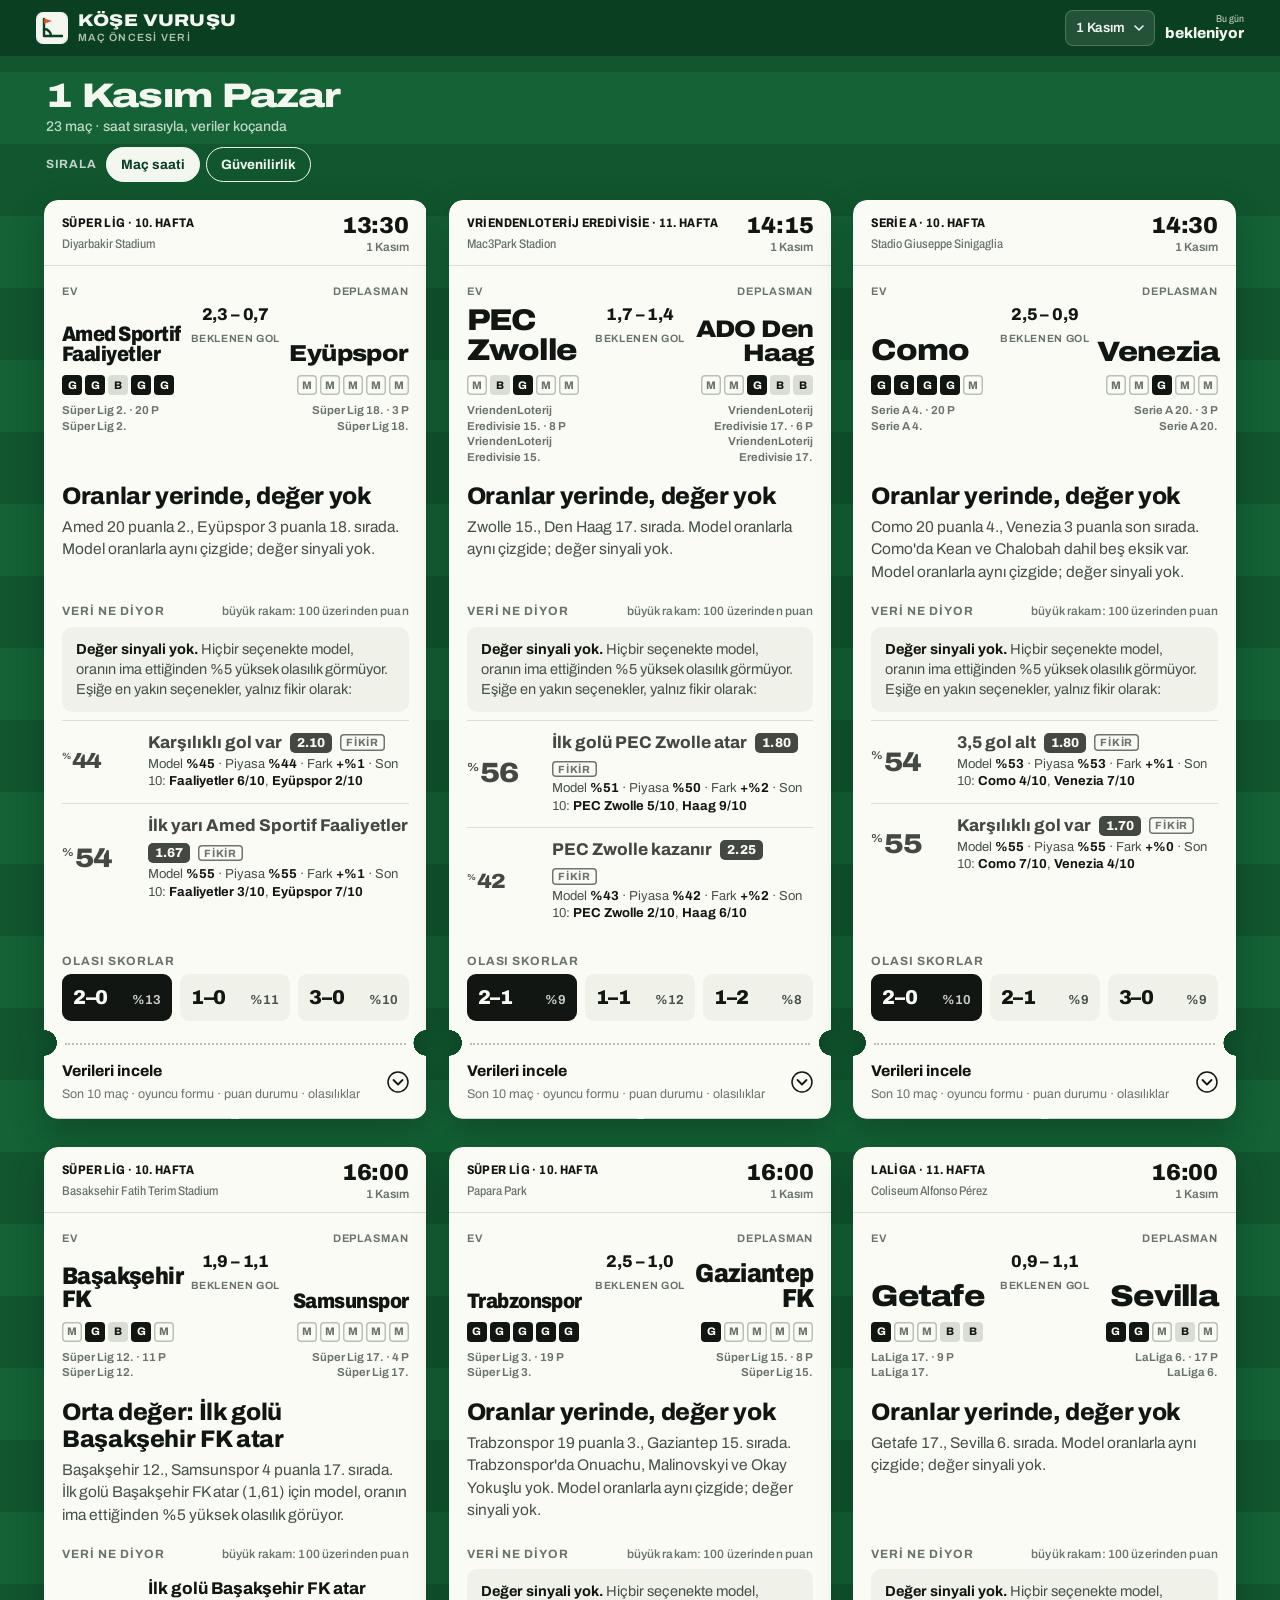
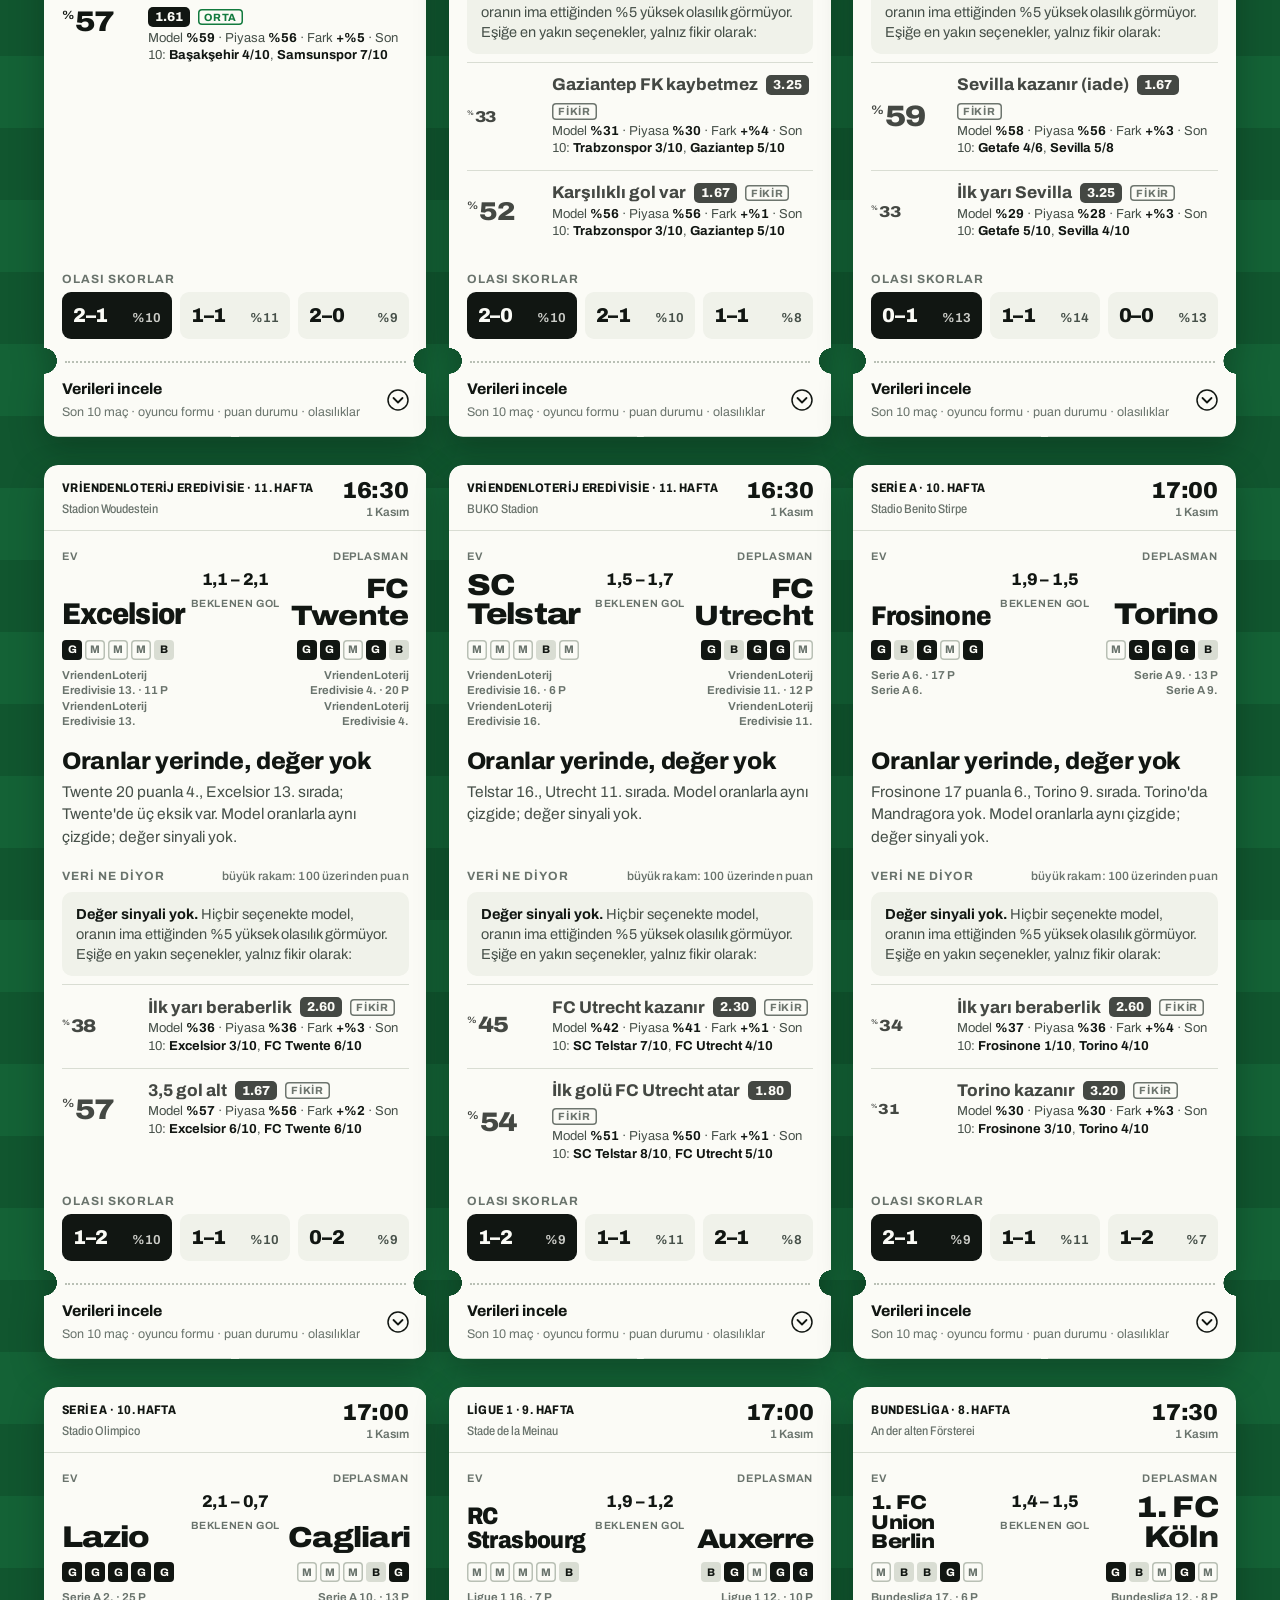
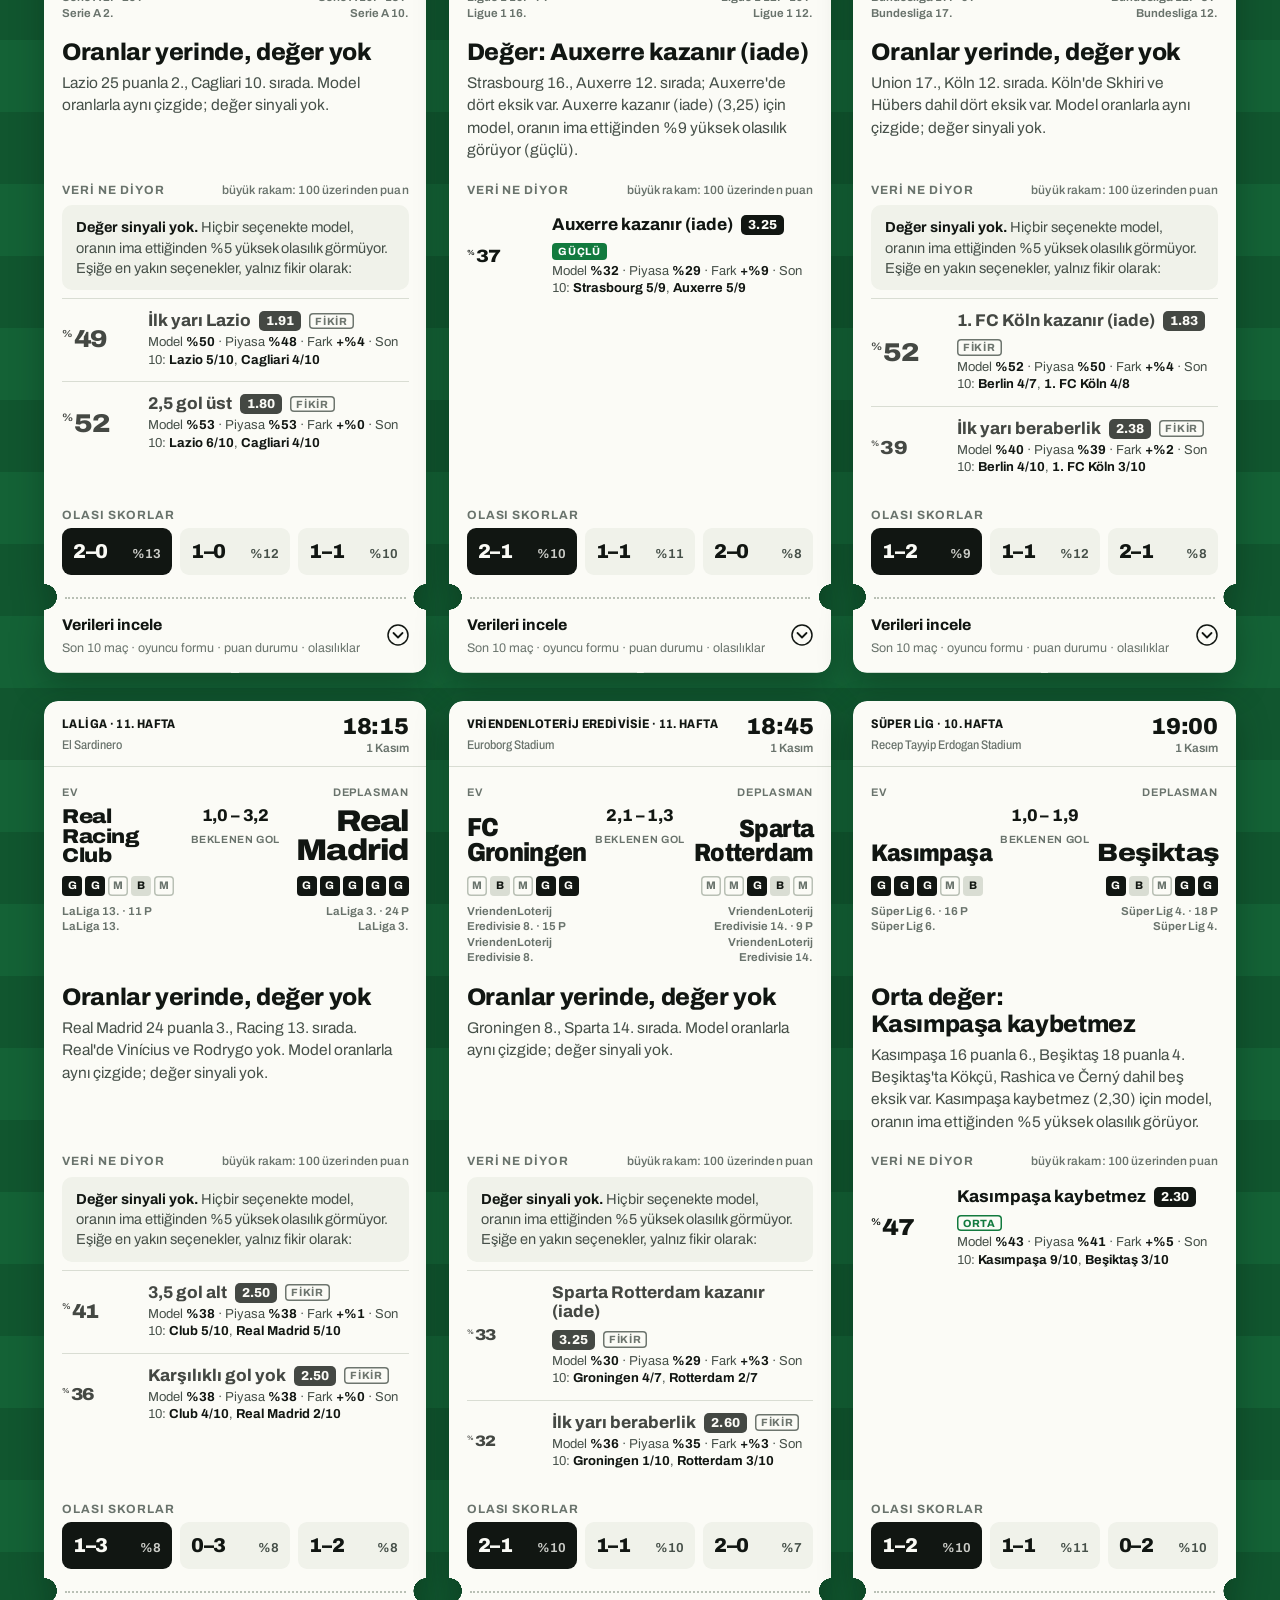
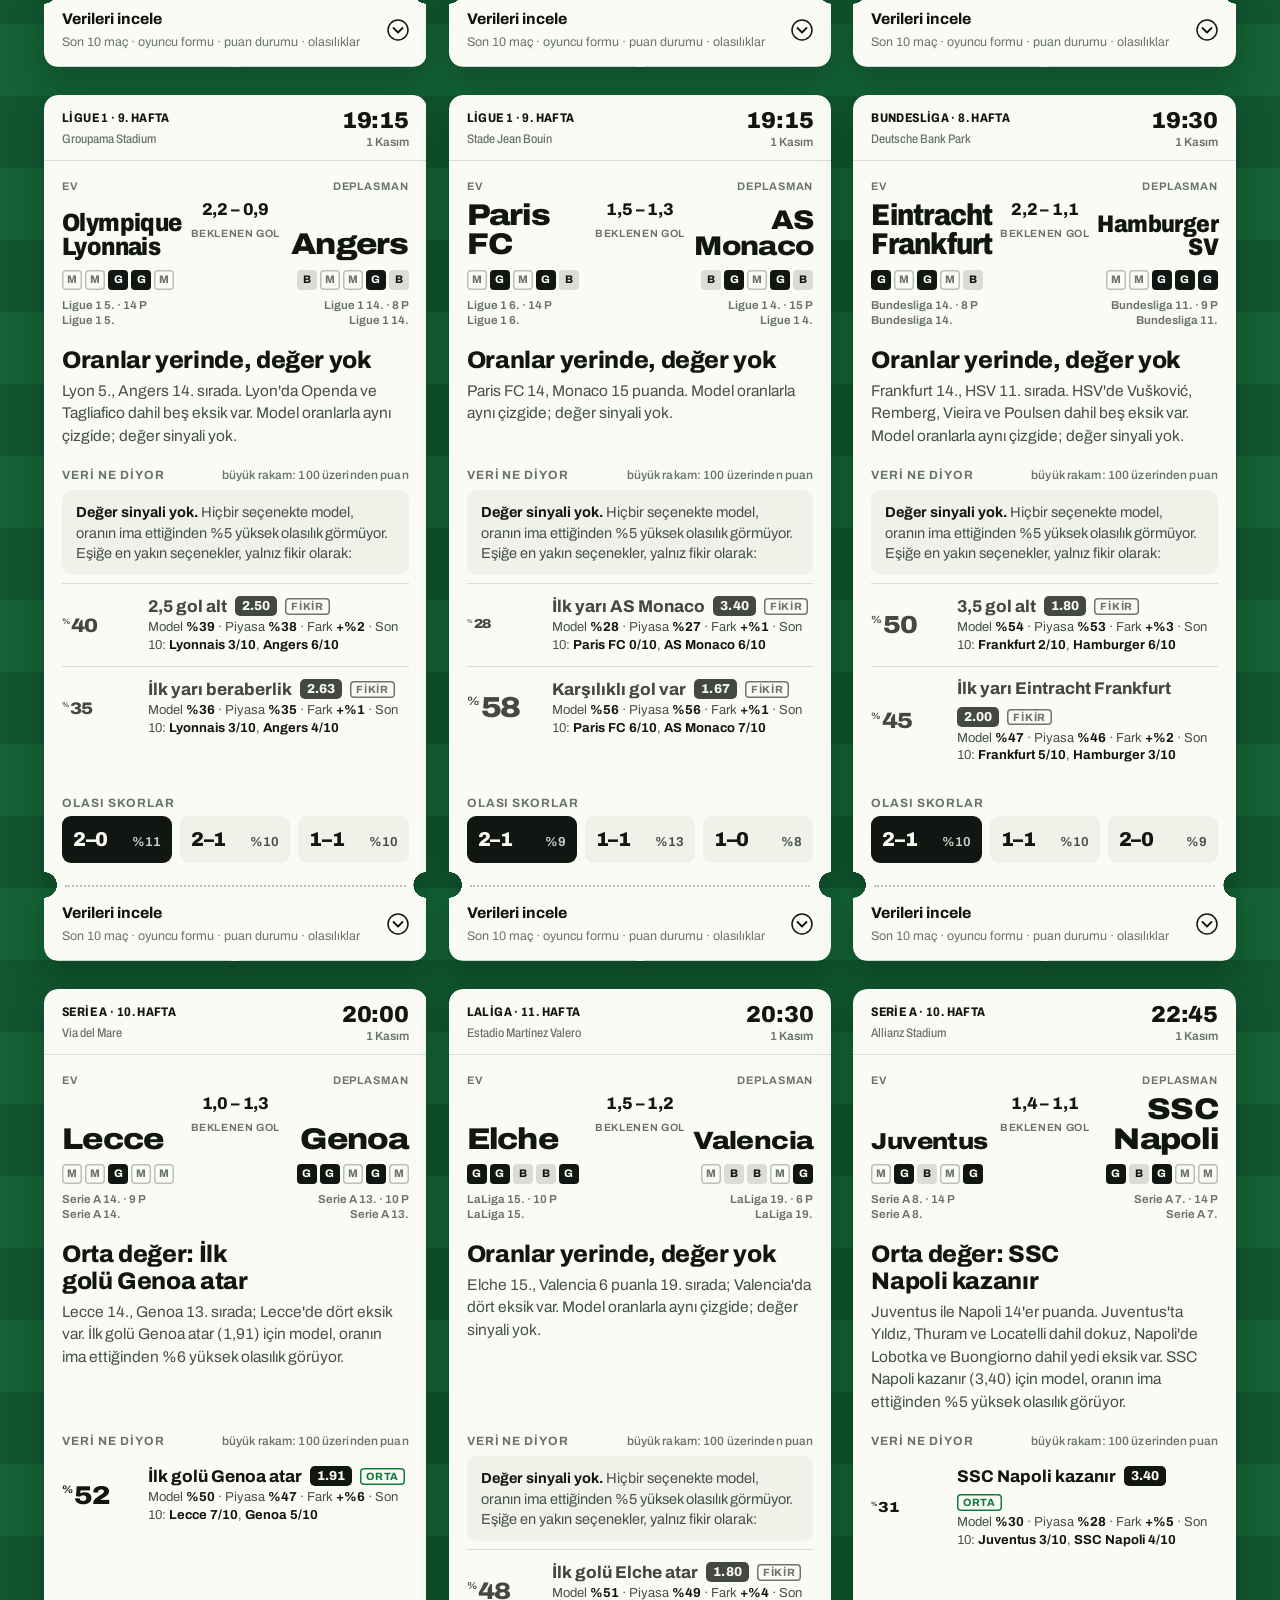
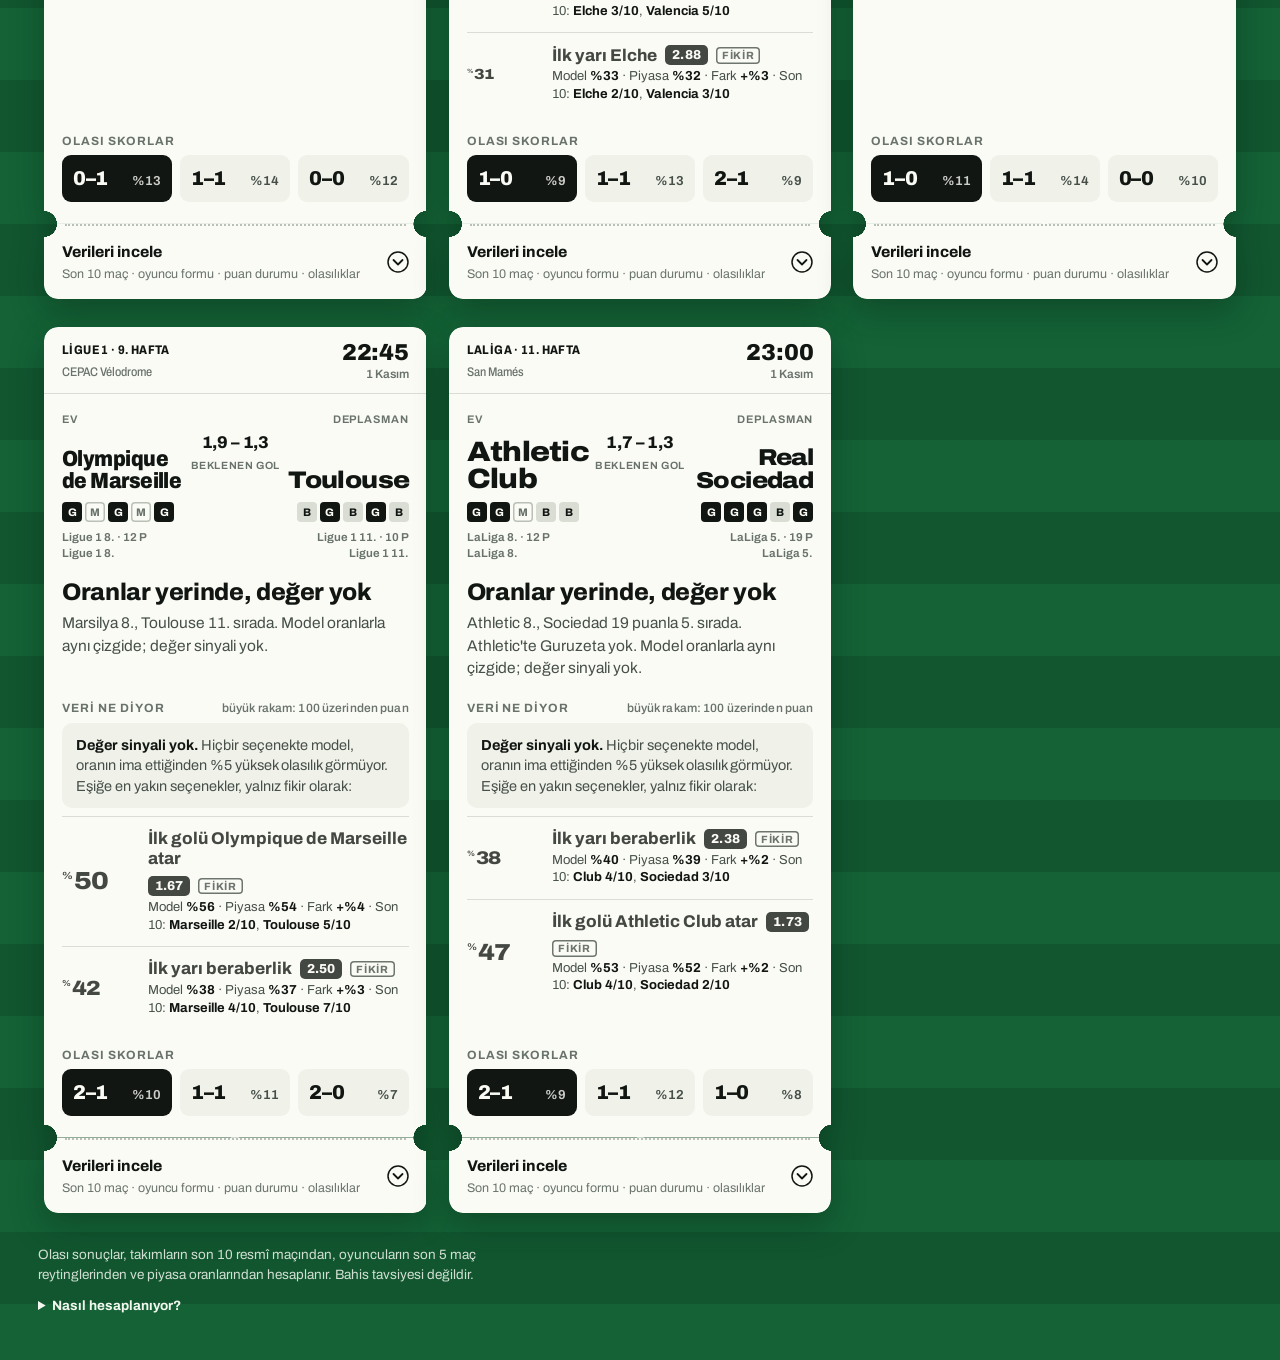
==== index.html @ d8bd24d1 "Sinyalsiz maçta eşiğe en yakın iki seçenek fikir olarak Değer sinyali çıkmayan v6.5 maçlarında model" ====
<!doctype html>
<html lang="tr">
<head>
<meta charset="utf-8">
<meta name="viewport" content="width=device-width, initial-scale=1, viewport-fit=cover">
<title>Köşe Vuruşu</title>
<meta name="description" content="Maç öncesi veri: takımların ve oyuncuların son maçlarına göre olası sonuçlar.">
<meta name="theme-color" content="#11562f">
<link rel="icon" href="data:image/svg+xml,%3Csvg xmlns='http://www.w3.org/2000/svg' viewBox='0 0 32 32'%3E%3Crect width='32' height='32' rx='7' fill='%2311562f'/%3E%3Cpath d='M8 7v17h18M8 17a7 7 0 0 1 7 7' fill='none' stroke='%23f3f7ef' stroke-width='2.4' stroke-linecap='round' stroke-linejoin='round'/%3E%3Cpath d='M8 6.5l8 2.6-8 2.7z' fill='%23e5501a'/%3E%3C/svg%3E">
<link rel="preconnect" href="https://fonts.googleapis.com">
<link rel="preconnect" href="https://fonts.gstatic.com" crossorigin>
<link href="https://fonts.googleapis.com/css2?family=Archivo:wdth,wght@62..125,400..900&display=swap" rel="stylesheet">
<link rel="stylesheet" href="assets/style.css?v=20261031b">
</head>
<body>
<header class="ust">
  <div class="ust-ic">
    <a class="logo" href="./" aria-label="Köşe Vuruşu, ana sayfa">
      <svg class="logo-isaret" viewBox="0 0 32 32" aria-hidden="true">
        <rect width="32" height="32" rx="7" fill="var(--ust-yazi)"/>
        <path d="M8 7v17h18" fill="none" stroke="var(--cim-koyu)" stroke-width="2.4" stroke-linecap="round" stroke-linejoin="round"/>
        <path d="M8 17a7 7 0 0 1 7 7" fill="none" stroke="var(--cim-koyu)" stroke-width="2.4" stroke-linecap="round"/>
        <path d="M8 6.5l8 2.6-8 2.7z" fill="var(--sinyal)"/>
      </svg>
      <span class="logo-yazi">Köşe Vuruşu<small>maç öncesi veri</small></span>
    </a>
    <div class="ust-sag">
      <label class="gizli" for="gun-sec">Gün seç</label>
      <select id="gun-sec" class="gun-sec"></select>
      <div class="karne" id="karne" aria-live="polite"></div>
    </div>
  </div>
</header>

<main class="sayfa">
  <p class="gun-baslik" id="gun-baslik"></p>
  <div class="sirala" role="group" aria-label="Sıralama">
    <span>Sırala</span>
    <button type="button" data-sira="saat" aria-pressed="true">Maç saati</button>
    <button type="button" data-sira="guven" aria-pressed="false">Güvenilirlik</button>
  </div>
  <div id="biletler" class="biletler">
    <p class="bos">Biletler basılıyor…</p>
  </div>
</main>

<footer class="alt">
  <p>Olası sonuçlar, takımların son 10 resmî maçından, oyuncuların son 5 maç reytinglerinden ve piyasa oranlarından hesaplanır. Bahis tavsiyesi değildir.</p>
  <details class="nasil">
    <summary>Nasıl hesaplanıyor?</summary>
    <ul>
      <li><b>Beklenen gol:</b> son maçların gol beklentisi (xG), lig gücü ve iç/dış saha farkıyla düzeltilir.</li>
      <li><b>Oyuncu formu:</b> muhtemel 11'in son 5 maç reytingi takımın olağan 11'iyle kıyaslanır; eksiklerin gol ve asist payı düşülür.</li>
      <li><b>Piyasa dengesi:</b> skor olasılıkları oranlardan geri hesaplanan beklenen golle kurulur; oyuncu formu ve eksikler bunu yalnız biraz oynatır. Biten maçlarda piyasa, takım verisinden daha isabetli çıktı.</li>
      <li><b>Puan (bilette büyük rakam):</b> 100 üzerinden; %60 model olasılığı, %25 iki takımın son 10 maçta o sonucu yaşama sıklığı, %15 oranların ima ettiği olasılık.</li>
      <li><b>Değer (31 Ekim'den itibaren):</b> öneri, modelin olasılığı oranın ima ettiği olasılıktan belirgin yüksekse çıkar: en az %8 yüksekse Güçlü, %5–8 yüksekse Orta. Yalnız 1,60–3,50 oranlar; korner, kart ve Asya handikabı değerlendirilmez. Değer yoksa maçta öneri olmaz. Öncesindeki günlerde öneriler en olası seçenekten seçiliyordu.</li>
      <li><b>Son maçlar:</b> lig, kupa ve Avrupa dahil son 10 resmî maç; hazırlık maçları sayılmaz. Rakip ve turnuvanın gücüne göre ağırlıklandırılır.</li>
      <li><b>Maçın önemi:</b> puan durumuna bakılır. Turu garantileyen ya da şansı kalmayan takımın beklenen golü %5–7 düşürülür.</li>
      <li><b>Sinyal:</b> aynı hikâyeyi anlatan iki seçenekten (ör. karşılıklı gol ve 2,5 üst) yalnız biri seçilir; maç başına en fazla 3 öneri.</li>
      <li><b>Güçlü · 1 ₺:</b> günün Güçlü önerilerine 1'er ₺ yatırılmış gibi hesaplanan kâr ya da zarar. Gerçek para değildir.</li>
    </ul>
  </details>
</footer>

<script src="assets/app.js?v=20261031c"></script>
</body>
</html>
---- assets/style.css ----
/* Köşe Vuruşu · maç bileti */

:root {
  --cim: #11562f;
  --cim-acik: #146236;
  --cim-koyu: #0b3f22;
  --bilet: #fbfbf6;
  --bilet-2: #f0f2ea;
  --murekkep: #111612;
  --murekkep-2: #465049;
  --murekkep-3: #69736c;
  --cizgi: #d9ddd3;
  --cizgi-koyu: #b9c0b5;
  --guclu: #127a3e;
  --guclu-zemin: #dcefe1;
  --sinyal: #e5501a;          /* yalnız sonuç ve değişiklik */
  --ust-yazi: #f3f7ef;
  --isi: 18, 122, 62;

  --f: "Archivo", "Helvetica Neue", Arial, sans-serif;
  color-scheme: light;
}

@media (prefers-color-scheme: dark) {
  :root:not([data-theme="light"]) {
    --cim: #0b2f1b;
    --cim-acik: #0d351f;
    --cim-koyu: #071f11;
    --bilet: #e4e8df;
    --bilet-2: #d6dbd1;
    --murekkep: #0f1410;
    --murekkep-2: #3a433d;
    --murekkep-3: #565f59;
    --cizgi: #c3c9be;
    --cizgi-koyu: #a7afa3;
    --guclu-zemin: #c6e2cd;
    color-scheme: dark;
  }
}
:root[data-theme="dark"] {
  --cim: #0b2f1b;
  --cim-acik: #0d351f;
  --cim-koyu: #071f11;
  --bilet: #e4e8df;
  --bilet-2: #d6dbd1;
  --murekkep: #0f1410;
  --murekkep-2: #3a433d;
  --murekkep-3: #565f59;
  --cizgi: #c3c9be;
  --cizgi-koyu: #a7afa3;
  --guclu-zemin: #c6e2cd;
  color-scheme: dark;
}

* { box-sizing: border-box; }
html { -webkit-text-size-adjust: 100%; scrollbar-color: var(--cim-koyu) var(--cim); }
body {
  margin: 0;
  min-height: 100vh;
  color: var(--murekkep);
  font: 400 16px/1.45 var(--f);
  font-variant-numeric: tabular-nums;
  background-color: var(--cim);
  /* biçilmiş çim şeritleri */
  background-image: repeating-linear-gradient(180deg, var(--cim) 0 72px, var(--cim-acik) 72px 144px);
  -webkit-font-smoothing: antialiased;
}
::selection { background: var(--sinyal); color: #fff; }
:focus-visible { outline: 3px solid var(--sinyal); outline-offset: 2px; border-radius: 4px; }
button, select { font: inherit; color: inherit; }
.gizli { position: absolute; width: 1px; height: 1px; overflow: hidden; clip: rect(0 0 0 0); white-space: nowrap; }

/* ---------------------------------------------------------------- üst şerit */
.ust {
  position: sticky; top: 0; z-index: 5;
  background: var(--cim-koyu);
  border-bottom: 1px solid rgba(255, 255, 255, .08);
}
.ust-ic {
  max-width: 760px; margin: 0 auto; padding: 10px 16px;
  padding-top: max(10px, env(safe-area-inset-top));
  display: flex; align-items: center; justify-content: space-between; gap: 12px;
}
.logo { display: inline-flex; align-items: center; gap: 10px; color: var(--ust-yazi); text-decoration: none; }
.logo-isaret { width: 32px; height: 32px; flex: none; }
.logo-yazi { font-weight: 850; font-stretch: 118%; font-size: 17px; letter-spacing: .01em; line-height: 1; text-transform: uppercase; }
.logo-yazi small { display: block; margin-top: 4px; font-size: 10.5px; font-weight: 600; font-stretch: 100%; letter-spacing: .12em; opacity: .7; }
.ust-sag { display: flex; align-items: center; gap: 10px; min-width: 0; }
.gun-sec {
  appearance: none; -webkit-appearance: none;
  background: rgba(255, 255, 255, .1) url("data:image/svg+xml,%3Csvg xmlns='http://www.w3.org/2000/svg' width='10' height='6' viewBox='0 0 10 6'%3E%3Cpath d='M1 1l4 4 4-4' fill='none' stroke='%23f3f7ef' stroke-width='1.6' stroke-linecap='round' stroke-linejoin='round'/%3E%3C/svg%3E") no-repeat right 10px center;
  color: var(--ust-yazi); border: 1px solid rgba(255, 255, 255, .2); border-radius: 8px;
  padding: 7px 28px 7px 10px; font-size: 13.5px; font-weight: 600; max-width: 42vw; cursor: pointer;
}
.gun-sec option { color: #111; }
.karne { display: flex; gap: 12px; color: var(--ust-yazi); font-size: 12px; font-weight: 600; line-height: 1.15; text-align: right; font-stretch: 85%; white-space: nowrap; }
.karne-blok { display: block; }
.karne-blok + .karne-blok { padding-left: 12px; border-left: 1px solid rgba(255, 255, 255, .18); }
.karne b { font-size: 15px; font-weight: 800; font-stretch: 100%; }
.karne small { display: block; opacity: .72; font-weight: 500; }
.karne-blok.guclu small:first-child { opacity: 1; color: #8fe0a8; font-weight: 700; }
.karne-getiri.arti b { color: #8fe0a8; }
.karne-getiri.eksi b { color: #ffb199; }

/* ---------------------------------------------------------------- sayfa */
.sayfa { max-width: 760px; margin: 0 auto; padding: 20px 16px 28px; }
.gun-baslik {
  margin: 2px 2px 16px; color: var(--ust-yazi);
  font-weight: 850; font-stretch: 125%; font-size: clamp(24px, 6vw, 34px); line-height: 1.02; letter-spacing: -.02em;
}
.gun-baslik span { display: block; margin-top: 7px; font-size: 14px; font-weight: 500; font-stretch: 100%; letter-spacing: 0; opacity: .78; }
.sirala { display: flex; align-items: center; gap: 6px; flex-wrap: wrap; margin: -4px 2px 18px; color: var(--ust-yazi); }
.sirala span { font-size: 12px; font-weight: 700; letter-spacing: .06em; text-transform: uppercase; opacity: .78; margin-right: 4px; }
.sirala button { padding: 7px 14px; border-radius: 999px; border: 1.5px solid currentColor; background: none; color: inherit; cursor: pointer; font-size: 13.5px; font-weight: 700; }
.sirala button[aria-pressed="true"] { background: var(--ust-yazi); border-color: var(--ust-yazi); color: var(--cim-koyu); }
.sirala button:focus-visible { outline: 2px solid var(--sinyal); outline-offset: 2px; }
.biletler { display: grid; gap: 28px; }
.bos { color: var(--ust-yazi); opacity: .8; text-align: center; padding: 48px 0; }

/* ---------------------------------------------------------------- bilet */
.bilet { --ad-boy: clamp(21px, 6.4vw, 36px); --kesik: 13px; position: relative; filter: drop-shadow(0 12px 16px rgba(3, 26, 12, .32)); }
.govde, .kocan { position: relative; background: var(--bilet); color: var(--murekkep); }
.govde {
  border-radius: 14px 14px 0 0;
  /* delikli çizginin iki ucundaki yarım ay kesikler */
  -webkit-mask: radial-gradient(circle var(--kesik) at 0 100%, transparent 98%, #000) left / 51% 100% no-repeat,
                radial-gradient(circle var(--kesik) at 100% 100%, transparent 98%, #000) right / 51% 100% no-repeat;
          mask: radial-gradient(circle var(--kesik) at 0 100%, transparent 98%, #000) left / 51% 100% no-repeat,
                radial-gradient(circle var(--kesik) at 100% 100%, transparent 98%, #000) right / 51% 100% no-repeat;
}
.kocan {
  border-radius: 0 0 14px 14px;
  -webkit-mask: radial-gradient(circle var(--kesik) at 0 0, transparent 98%, #000) left / 51% 100% no-repeat,
                radial-gradient(circle var(--kesik) at 100% 0, transparent 98%, #000) right / 51% 100% no-repeat;
          mask: radial-gradient(circle var(--kesik) at 0 0, transparent 98%, #000) left / 51% 100% no-repeat,
                radial-gradient(circle var(--kesik) at 100% 0, transparent 98%, #000) right / 51% 100% no-repeat;
  transform-origin: 12% 0;
  transition: margin-top .55s cubic-bezier(.16, 1, .3, 1);
}
.kocan::before {
  /* delikli koparma çizgisi */
  content: ""; position: absolute; left: calc(var(--kesik) + 8px); right: calc(var(--kesik) + 8px); top: 0;
  border-top: 2px dotted var(--cizgi-koyu);
}
.bilet.acik .kocan { margin-top: 12px; animation: yirt .7s cubic-bezier(.16, 1, .3, 1); }
@keyframes yirt {
  0% { transform: none; }
  35% { transform: translateY(5px) rotate(-1.6deg); }
  100% { transform: none; }
}
.bilet.acik .kocan::before { opacity: 0; }

/* bant */
.bant {
  display: flex; justify-content: space-between; align-items: flex-start; gap: 12px;
  padding: 14px 18px 12px; border-bottom: 1px solid var(--cizgi); border-radius: 14px 14px 0 0;
  font-size: 12.5px; font-weight: 600; font-stretch: 85%; letter-spacing: .03em; color: var(--murekkep-2); text-transform: uppercase;
}
.bant .tur { color: var(--murekkep); font-weight: 750; }
.bant .yer { display: block; margin-top: 3px; font-weight: 500; text-transform: none; letter-spacing: 0; color: var(--murekkep-3); }
.saat { font-size: 23px; font-weight: 850; font-stretch: 100%; line-height: 1; color: var(--murekkep); letter-spacing: -.01em; text-align: right; }
.saat small { display: block; margin-top: 4px; font-size: 12px; font-weight: 600; letter-spacing: 0; text-transform: none; color: var(--murekkep-3); }
.bant.bitti { background: var(--sinyal); color: #fff; border-bottom-color: transparent; }
.bant.bitti .tur, .bant.bitti .saat, .bant.bitti .yer, .bant.bitti .saat small { color: #fff; }

/* takımlar */
.takimlar { display: grid; grid-template-columns: minmax(0, 1fr) auto minmax(0, 1fr); align-items: start; gap: 8px; padding: 18px 18px 4px; }
.takim h3 {
  margin: 0; font-weight: 850; font-stretch: 112%; line-height: .98; letter-spacing: -.025em;
  font-size: var(--ad-boy); overflow-wrap: normal; hyphens: none;
}
.takim h3.uzun { font-stretch: 88%; }
.takim h3.cok-uzun { font-stretch: 78%; }
.takim .ad { display: flex; align-items: flex-end; height: calc(var(--ad-boy) * 1.96); }
.takim .ad h3 { width: 100%; }
.takim.dep { text-align: right; }
.takim .rol { display: block; margin-bottom: 6px; font-size: 11px; font-weight: 650; letter-spacing: .08em; text-transform: uppercase; color: var(--murekkep-3); }
.form-seridi { display: flex; gap: 3px; margin-top: 10px; }
.takim.dep .form-seridi { justify-content: flex-end; }
.fs { width: 20px; height: 20px; border-radius: 4px; display: grid; place-items: center; font-size: 11px; font-weight: 750; line-height: 1; }
.fs.G { background: var(--murekkep); color: var(--bilet); }
.fs.B { background: var(--cizgi); color: var(--murekkep); }
.fs.M { color: var(--murekkep-3); box-shadow: inset 0 0 0 1.5px var(--cizgi-koyu); }
.sira-satir { display: block; margin-top: 8px; font-size: 11.5px; font-weight: 650; line-height: 1.35; color: var(--murekkep-3); }
.sira-satir em { font-style: normal; color: var(--sinyal); }
.durum { display: grid; grid-template-columns: repeat(auto-fit, minmax(220px, 1fr)); gap: 10px; }
.durum-kart { padding: 12px 14px; border-radius: 10px; background: var(--bilet-2); font-size: 13.5px; line-height: 1.4; }
.durum-kart h5 { margin: 0 0 6px; font-size: 15px; font-weight: 800; }
.durum-kart dl { margin: 0 0 8px; display: grid; gap: 3px; }
.durum-kart dl div { display: flex; gap: 8px; }
.durum-kart dt { min-width: 6.5em; font-weight: 700; color: var(--murekkep-3); }
.durum-kart dd { margin: 0; }
.durum-kart p { margin: 0 0 6px; color: var(--murekkep-2); }
.durum-kart .mot { margin: 0; font-size: 12.5px; color: var(--murekkep-3); }
.durum-kart .mot.dusuk b { color: var(--sinyal); }
.xg { text-align: center; padding-top: 19px; min-width: 70px; }
.xg b { display: block; font-size: 17px; font-weight: 800; letter-spacing: -.01em; white-space: nowrap; }
.xg small { display: block; margin-top: 3px; font-size: 10.5px; font-weight: 650; letter-spacing: .06em; text-transform: uppercase; color: var(--murekkep-3); }

.ozet { padding: 14px 18px 2px; }
.ozet h2 { margin: 0 0 6px; font-weight: 800; font-size: clamp(19px, 4.8vw, 24px); line-height: 1.12; letter-spacing: -.015em; text-wrap: balance; }
.ozet p { margin: 0; color: var(--murekkep-2); font-size: 15.5px; line-height: 1.45; max-width: 60ch; text-wrap: pretty; }

/* sinyaller */
.sinyaller { padding: 18px 18px 4px; }
.bolum-baslik {
  display: flex; justify-content: space-between; align-items: baseline; gap: 10px; margin: 0 0 4px;
  font-size: 12px; font-weight: 700; letter-spacing: .08em; text-transform: uppercase; color: var(--murekkep-3);
}
.bolum-baslik span { font-weight: 550; letter-spacing: .01em; text-transform: none; }
.sinyal { display: grid; grid-template-columns: 4.6rem minmax(0, 1fr); align-items: center; gap: 3px 12px; padding: 12px 0; border-top: 1px solid var(--cizgi); }
.sinyal:first-of-type { border-top: 0; }
.yuzde {
  grid-row: span 2; font-weight: 850; font-stretch: 112%; line-height: .9; letter-spacing: -.04em;
  /* boyut olasılığı taşır: %60 → 30px, %90 → 46px */
  font-size: calc(30px + (var(--p) - 60) * .53px);
}
.yuzde sup { font-size: .42em; font-weight: 700; vertical-align: 1em; margin-right: 1px; letter-spacing: 0; }
.sinyal .ne { display: flex; align-items: center; gap: 8px; flex-wrap: wrap; font-size: 17px; font-weight: 750; line-height: 1.15; }
.etiket { font-size: 10.5px; font-weight: 750; letter-spacing: .07em; text-transform: uppercase; padding: 3px 6px 2px; border-radius: 4px; line-height: 1.1; }
.etiket.guclu { background: var(--guclu); color: #fff; }
.etiket.orta { box-shadow: inset 0 0 0 1.5px var(--guclu); color: var(--guclu); }
.etiket.fikir { box-shadow: inset 0 0 0 1.5px var(--murekkep-2); color: var(--murekkep-2); }
.sinyal.fikir .yuzde, .sinyal.fikir .ne { opacity: .78; }
.oran { font-size: 13px; font-weight: 800; padding: 3px 7px 2px; border-radius: 5px; background: var(--murekkep); color: var(--bilet); letter-spacing: .01em; }
.zimba.iade { color: var(--murekkep-2); box-shadow: inset 0 0 0 1.5px var(--cizgi-koyu); }
.kanit { font-size: 13px; color: var(--murekkep-2); line-height: 1.35; }
.kanit b { color: var(--murekkep); font-weight: 700; }
.zimba { font-size: 10.5px; font-weight: 800; letter-spacing: .07em; text-transform: uppercase; padding: 3px 6px 2px; border-radius: 4px; }
.zimba.tuttu { background: var(--sinyal); color: #fff; }
.zimba.tutmadi { color: var(--murekkep-3); box-shadow: inset 0 0 0 1.5px var(--cizgi-koyu); }
.sinyal.tutmadi .yuzde, .sinyal.tutmadi .ne > span:first-child { color: var(--murekkep-3); }
.sinyal-yok { margin: 6px 0 8px; padding: 12px 14px; border-radius: 10px; background: var(--bilet-2); font-size: 14.5px; color: var(--murekkep-2); line-height: 1.4; }
.sinyal-yok b { color: var(--murekkep); }

/* olası skorlar */
.skorlar { padding: 14px 18px 22px; }
.skor-satir { display: flex; gap: 8px; }
.skor { flex: 1; display: flex; align-items: baseline; justify-content: space-between; gap: 6px; padding: 9px 11px; border-radius: 9px; background: var(--bilet-2); }
.skor b { font-size: 20px; font-weight: 850; letter-spacing: -.02em; }
.skor span { font-size: 13px; font-weight: 650; color: var(--murekkep-2); }
.skor.ilk { background: var(--murekkep); color: var(--bilet); }
.skor.ilk span { color: var(--bilet); opacity: .8; }
.skor.oldu { box-shadow: inset 0 0 0 2.5px var(--sinyal); }

/* maç sonu */
.mac-sonu { margin-top: 18px; padding-top: 14px; border-top: 1px dashed var(--cizgi-koyu); }
.ms-goller { display: grid; grid-template-columns: 1fr 1fr; gap: 12px; margin: 4px 0 8px; font-size: 13px; line-height: 1.4; color: var(--murekkep-2); }
.ms-goller p { margin: 0; }
.ms-goller p:last-child { text-align: right; }
.ms-goller em { font-style: normal; color: var(--sinyal); }
.ms-tablo { width: 100%; border-collapse: collapse; font-size: 15px; font-variant-numeric: tabular-nums; }
.ms-tablo td, .ms-tablo th { padding: 6px 0; border-bottom: 1px solid var(--cizgi); background: none; position: static; }
.ms-tablo tr:last-child td, .ms-tablo tr:last-child th { border-bottom: 0; }
.ms-tablo td { width: 24%; font-size: 15px; font-weight: 650; color: var(--murekkep-2); text-align: left; }
.ms-tablo td:last-child { text-align: right; }
.ms-tablo td.fazla { font-weight: 850; color: var(--murekkep); }
.ms-tablo th { min-width: 0; font-size: 11px; font-weight: 700; letter-spacing: .06em; text-transform: uppercase; color: var(--murekkep-3); text-align: center; vertical-align: middle; }
.ms-bek { margin: 8px 0 0; font-size: 13px; color: var(--murekkep-2); }
.ms-bek b { color: var(--murekkep); }
.olan { font-weight: 800; }
.olan.evet { color: var(--sinyal); }
.olan.hayir, .olan.iade { color: var(--murekkep-3); font-weight: 600; }

/* koçan */
.kocan-ac {
  width: 100%; display: flex; align-items: center; justify-content: space-between; gap: 12px;
  padding: 17px 18px 16px; background: none; border: 0; cursor: pointer; text-align: left; border-radius: 0 0 14px 14px;
}
.kocan-ac .yazi b { display: block; font-size: 15.5px; font-weight: 750; }
.kocan-ac .yazi span { display: block; margin-top: 2px; font-size: 12.5px; color: var(--murekkep-3); }
.kocan-ac svg { flex: none; transition: transform .4s cubic-bezier(.16, 1, .3, 1); }
.bilet.acik .kocan-ac svg { transform: rotate(180deg); }
.kocan-ac:hover .yazi b { text-decoration: underline; text-underline-offset: 3px; text-decoration-thickness: 1.5px; }
.seri { font-size: 11px; font-weight: 650; letter-spacing: .08em; color: var(--murekkep-3); text-transform: uppercase; text-align: right; }

.cekmece { display: grid; grid-template-rows: 0fr; transition: grid-template-rows .5s cubic-bezier(.16, 1, .3, 1); }
.bilet.acik .cekmece { grid-template-rows: 1fr; }
.cekmece > div { overflow: hidden; min-height: 0; }
.cekmece-ic { padding: 0 18px 20px; }

/* sekmeler ve takım seçici: standart kontroller */
.sekmeler { display: flex; gap: 2px; padding: 3px; border-radius: 10px; background: var(--bilet-2); margin-bottom: 12px; }
.sekme { flex: 1; padding: 8px 4px; border: 0; border-radius: 8px; background: none; cursor: pointer; font-size: 13.5px; font-weight: 650; color: var(--murekkep-2); }
.sekme[aria-selected="true"] { background: var(--bilet); color: var(--murekkep); box-shadow: 0 1px 2px rgba(0, 0, 0, .14), 0 0 0 1px rgba(0, 0, 0, .04); }
.takim-sec { display: flex; gap: 6px; margin-bottom: 10px; flex-wrap: wrap; }
.takim-sec button { padding: 6px 12px; border-radius: 999px; border: 1.5px solid var(--cizgi-koyu); background: none; cursor: pointer; font-size: 13px; font-weight: 700; }
.takim-sec button[aria-pressed="true"] { background: var(--murekkep); border-color: var(--murekkep); color: var(--bilet); }
.panel[hidden] { display: none; }
.not { margin: 10px 0 0; font-size: 12.5px; color: var(--murekkep-3); line-height: 1.4; }

/* tablolar */
.tablo-kap { overflow-x: auto; margin: 0 -18px; padding: 0 18px; scrollbar-width: thin; scrollbar-color: var(--cizgi-koyu) transparent; }
table { border-collapse: collapse; width: 100%; font-size: 13.5px; }
th { text-align: right; padding: 6px 7px; white-space: normal; min-width: 4.2em; vertical-align: bottom; line-height: 1.2; font-size: 11px; font-weight: 700; letter-spacing: .05em; text-transform: uppercase; color: var(--murekkep-3); border-bottom: 1.5px solid var(--murekkep); }
td { padding: 8px 7px; text-align: right; border-bottom: 1px solid var(--cizgi); white-space: nowrap; }
th:first-child, td:first-child { text-align: left; padding-left: 0; }
.mac-tablo td:first-child { position: sticky; left: 0; background: var(--bilet); }
.mac-tablo .rakip { display: block; max-width: 10em; overflow: hidden; text-overflow: ellipsis; font-weight: 650; }
.mac-tablo .tr { display: block; font-size: 11px; color: var(--murekkep-3); }
.sk { font-weight: 800; }
.sk.G { color: var(--guclu); }
.sk.M { color: var(--murekkep-3); }
td small { color: var(--murekkep-3); }
td.cift b { font-weight: 750; }
td.cift i { font-style: normal; margin: 0 3px; color: var(--murekkep-3); }
.okuma { margin: 0 0 8px; font-size: 13px; color: var(--murekkep-2); line-height: 1.4; }
.okuma b { color: var(--murekkep); }
.okuma small { font-size: 1em; color: var(--murekkep-3); }
.sozluk { display: grid; grid-template-columns: repeat(auto-fill, minmax(190px, 1fr)); gap: 6px 16px; margin: 12px 0 0; font-size: 12.5px; line-height: 1.35; }
.sozluk dt { font-weight: 750; color: var(--murekkep); }
.sozluk dd { margin: 0; color: var(--murekkep-3); }
tfoot td { font-weight: 750; border-bottom: 0; border-top: 1.5px solid var(--murekkep); }
tfoot td:first-child { background: var(--bilet); }

/* oyuncular */
.form-ozet { display: flex; gap: 6px 18px; margin: 0 0 10px; font-size: 13px; color: var(--murekkep-2); flex-wrap: wrap; }
.form-ozet b { color: var(--murekkep); font-size: 15px; font-weight: 800; }
.oyuncu, .oyuncu-bas { display: grid; grid-template-columns: minmax(0, 1fr) auto 3.1em 2.8em; align-items: center; gap: 10px; }
.oyuncu { padding: 7px 0; border-bottom: 1px solid var(--cizgi); font-size: 14px; }
.oyuncu-bas { padding-bottom: 5px; border-bottom: 1.5px solid var(--murekkep); font-size: 11px; font-weight: 700; letter-spacing: .05em; text-transform: uppercase; color: var(--murekkep-3); }
.oyuncu-bas span:nth-child(n+2) { text-align: right; }
.oyuncu .isim { overflow: hidden; text-overflow: ellipsis; white-space: nowrap; font-weight: 600; }
.oyuncu .isim small { margin-left: 5px; font-size: 11px; font-weight: 650; color: var(--murekkep-3); }
.oyuncu.yok .isim { color: var(--murekkep-3); }
.oyuncu.yok .isim span { text-decoration: line-through; text-decoration-color: var(--sinyal); text-decoration-thickness: 1.5px; }
.oyuncu.yok .isim small { color: var(--sinyal); }
.seri5 { display: flex; gap: 2px; }
.r { width: 27px; height: 22px; display: grid; place-items: center; border-radius: 4px; font-size: 11px; font-weight: 700; background: rgba(var(--isi), var(--a)); color: var(--murekkep); }
.r.koyu { color: #fff; }
.r.bosr { background: none; box-shadow: inset 0 0 0 1px var(--cizgi); }
.oyuncu .fo { text-align: right; font-weight: 800; font-size: 15px; }
.oyuncu .ga { text-align: right; font-size: 12.5px; color: var(--murekkep-2); }
.grup-ara { margin: 16px 0 2px; font-size: 11px; font-weight: 700; letter-spacing: .08em; text-transform: uppercase; color: var(--murekkep-3); }

/* olasılıklar */
.pazar-tablo td:first-child { font-weight: 650; white-space: normal; min-width: 8.5em; }
.pazar-tablo th, .pazar-tablo td { padding-left: 5px; padding-right: 5px; }
.pazar-tablo th:last-child, .pazar-tablo td:last-child { padding-right: 0; }
.pazar-tablo tr.secili td { background: var(--guclu-zemin); }
.pazar-tablo tr.secili td:first-child { padding-left: 8px; }
.pazar-tablo tr.elendi { display: none; }
.pazar-tablo.tum tr.elendi { display: table-row; }
.pazar-tablo tr.elendi td { color: var(--murekkep-3); text-decoration: line-through; text-decoration-color: var(--cizgi-koyu); }
.pazar-tablo tr.gr.elendi td { text-decoration: none; }
.elenen-ac { margin-top: 10px; padding: 7px 12px; border-radius: 999px; border: 1.5px solid var(--cizgi-koyu); background: none; cursor: pointer; font-size: 12.5px; font-weight: 700; color: var(--murekkep-2); }
.pazar-tablo .gr td { padding-top: 14px; font-size: 11px; font-weight: 700; letter-spacing: .07em; text-transform: uppercase; color: var(--murekkep-3); border-bottom: 0; }
.bg { margin: 18px 0 8px; font-size: 13.5px; color: var(--murekkep-2); line-height: 1.45; }
.bg b { color: var(--murekkep); }
.matris { display: grid; grid-template-columns: 22px repeat(6, minmax(0, 1fr)); gap: 2px; max-width: 420px; font-size: 11.5px; }
.matris .b { display: grid; place-items: center; font-weight: 700; color: var(--murekkep-3); }
.matris .h { aspect-ratio: 1.4; display: grid; place-items: center; border-radius: 3px; font-weight: 650; background: rgba(var(--isi), var(--a)); }
.matris .h.koyu { color: #fff; }
.matris .h.oldu { box-shadow: inset 0 0 0 2px var(--sinyal); }
.matris-alt { display: flex; justify-content: space-between; max-width: 420px; margin-top: 5px; font-size: 11.5px; color: var(--murekkep-3); }

/* ---------------------------------------------------------------- alt */
.alt { max-width: 760px; margin: 0 auto; padding: 4px 18px 44px; color: var(--ust-yazi); font-size: 13.5px; line-height: 1.5; }
.alt p { margin: 0 0 10px; opacity: .85; max-width: 62ch; }
.nasil summary { cursor: pointer; font-weight: 700; }
.nasil ul { margin: 8px 0 0; padding-left: 18px; opacity: .85; max-width: 62ch; }
.nasil li { margin-bottom: 6px; }

@media (min-width: 640px) and (max-width: 799px) {
  .bant, .takimlar, .ozet, .sinyaller, .skorlar, .kocan-ac { padding-left: 26px; padding-right: 26px; }
  .cekmece-ic { padding: 0 26px 26px; }
  .tablo-kap { margin: 0 -26px; padding: 0 26px; }
  .takimlar { padding-top: 24px; }
  .sinyal { grid-template-columns: 5.4rem minmax(0, 1fr); }
}
@media (max-width: 560px) {
  .ust-ic { flex-wrap: wrap; row-gap: 8px; }
  .ust-sag { display: contents; }
  .karne { order: 3; width: 100%; justify-content: space-between; text-align: left; padding-top: 8px; border-top: 1px solid rgba(255, 255, 255, .1); }
  .karne-blok + .karne-blok { padding-left: 0; border-left: 0; }
}
@media (max-width: 420px) {
  .karne-skor { display: none; }
}
@media (max-width: 380px) {
  .xg { min-width: 56px; }
  .skor { padding: 8px; }
  .skor b { font-size: 18px; }
}
@media (max-width: 520px), (min-width: 800px) {
  .oyuncu { grid-template-columns: minmax(0, 1fr) auto; grid-template-areas: "isim fo" "seri ga"; gap: 5px 10px; padding: 9px 0; }
  .oyuncu .isim { grid-area: isim; }
  .oyuncu .fo { grid-area: fo; }
  .oyuncu .seri5 { grid-area: seri; }
  .oyuncu .ga { grid-area: ga; }
  .oyuncu-bas { grid-template-columns: minmax(0, 1fr) auto; }
  .oyuncu-bas span:nth-child(2), .oyuncu-bas span:nth-child(4) { display: none; }
  .r { width: 30px; }
}
/* geniş ekran: biletler yan yana */
@media (min-width: 800px) {
  .ust-ic, .sayfa, .alt { max-width: 1240px; }
  .sayfa { padding-left: 24px; padding-right: 24px; }
  /* bölümler (bant, takımlar, özet, sinyaller, skorlar, koçan) satır satır hizalanır; biletler eş boy */
  .biletler { grid-template-columns: repeat(2, minmax(0, 1fr)); grid-auto-flow: row dense; gap: 28px 22px; }
  .bilet { display: grid; grid-row: span 6; grid-template-rows: subgrid; row-gap: 0; }
  .govde { display: grid; grid-row: span 5; grid-template-rows: subgrid; row-gap: 0; }
  .skorlar { align-self: end; }
  /* koçan kendi boyunda kalır: açılan biletin komşuları uzamaz */
  .kocan { align-self: start; }
  .bilet { --ad-boy: 30px; }
}
@media (min-width: 1140px) {
  .biletler { grid-template-columns: repeat(3, minmax(0, 1fr)); }
}
/* çok maçlı günler: bilet ~330px altına inmeden sütun eklenir (dizüstü 4, geniş ekran 5) */
@media (min-width: 1420px) {
  .ust-ic, .sayfa, .alt { max-width: 1880px; }
  .biletler { grid-template-columns: repeat(4, minmax(0, 1fr)); gap: 24px 18px; }
  .bilet { --ad-boy: 26px; }
}
@media (min-width: 1780px) {
  .biletler { grid-template-columns: repeat(5, minmax(0, 1fr)); }
}
@media (prefers-reduced-motion: reduce) {
  .kocan, .cekmece, .kocan-ac svg { transition: none; }
  .bilet.acik .kocan { animation: none; }
}
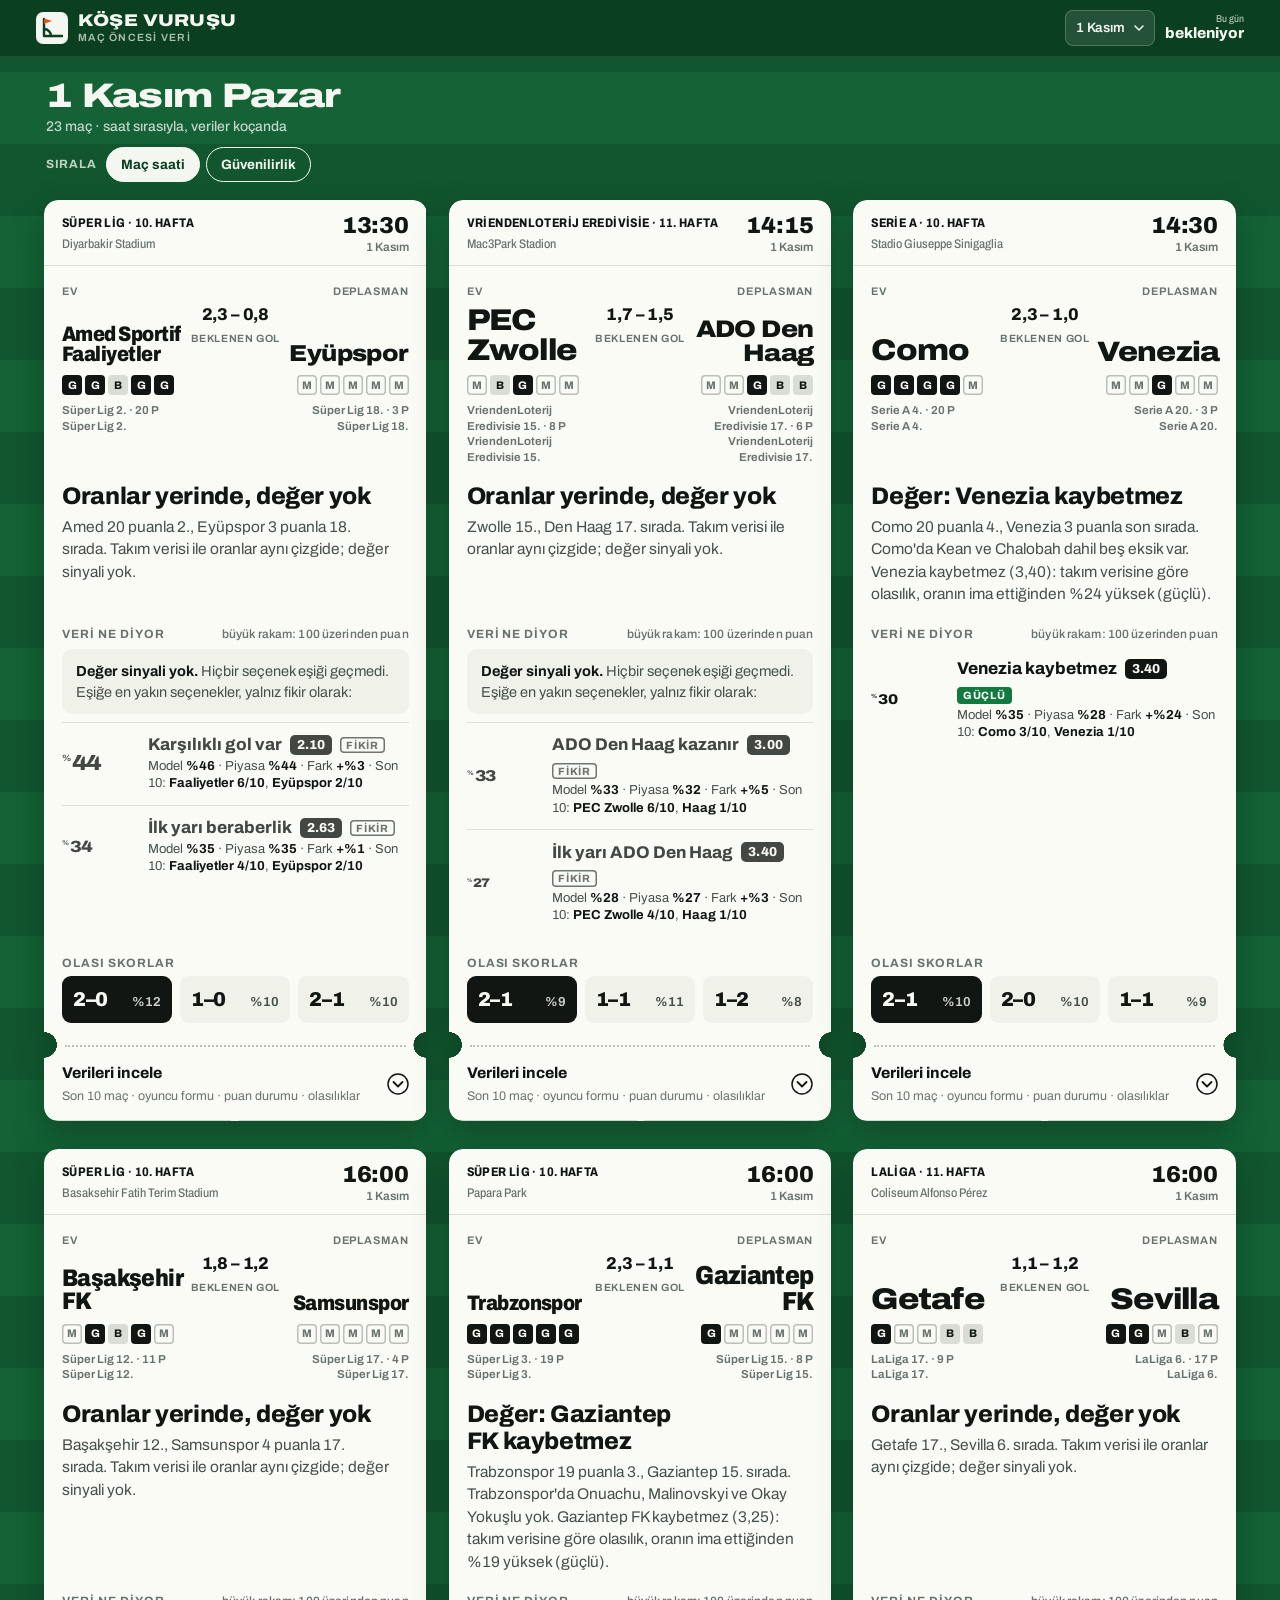
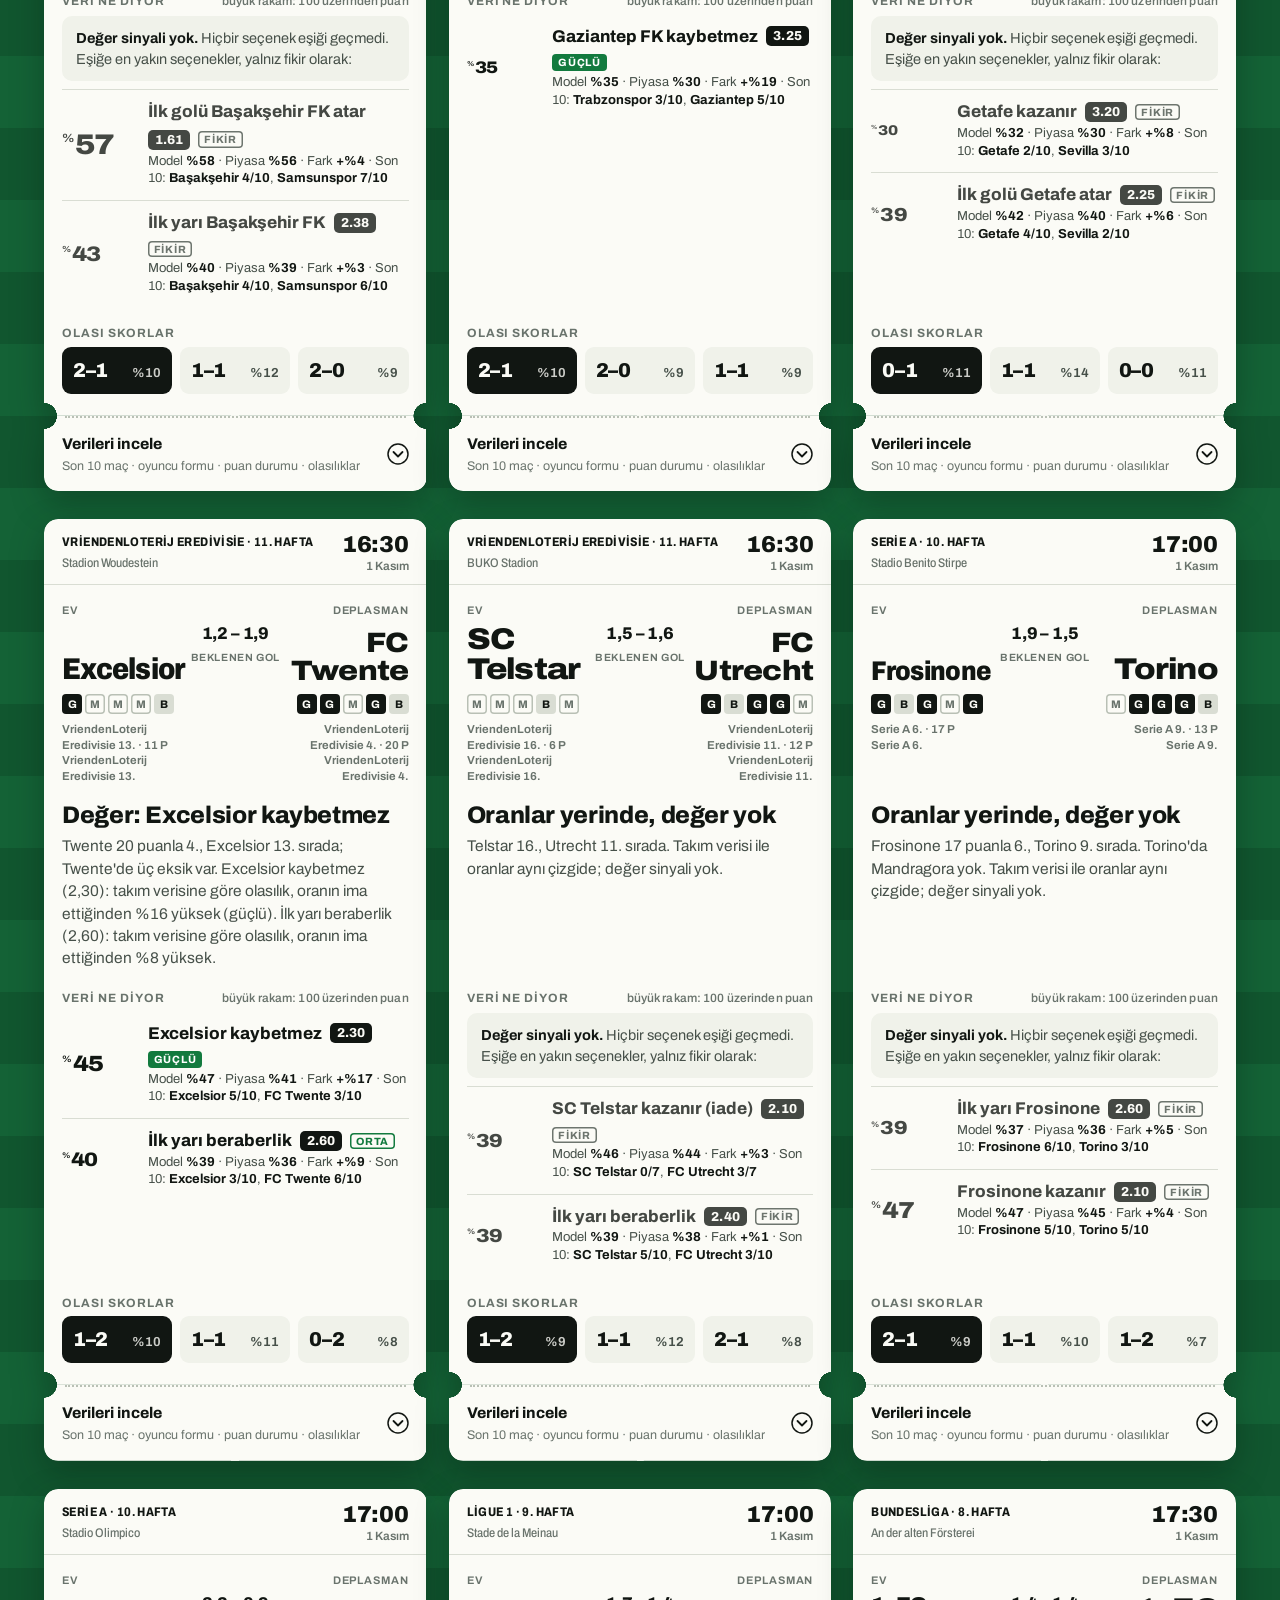
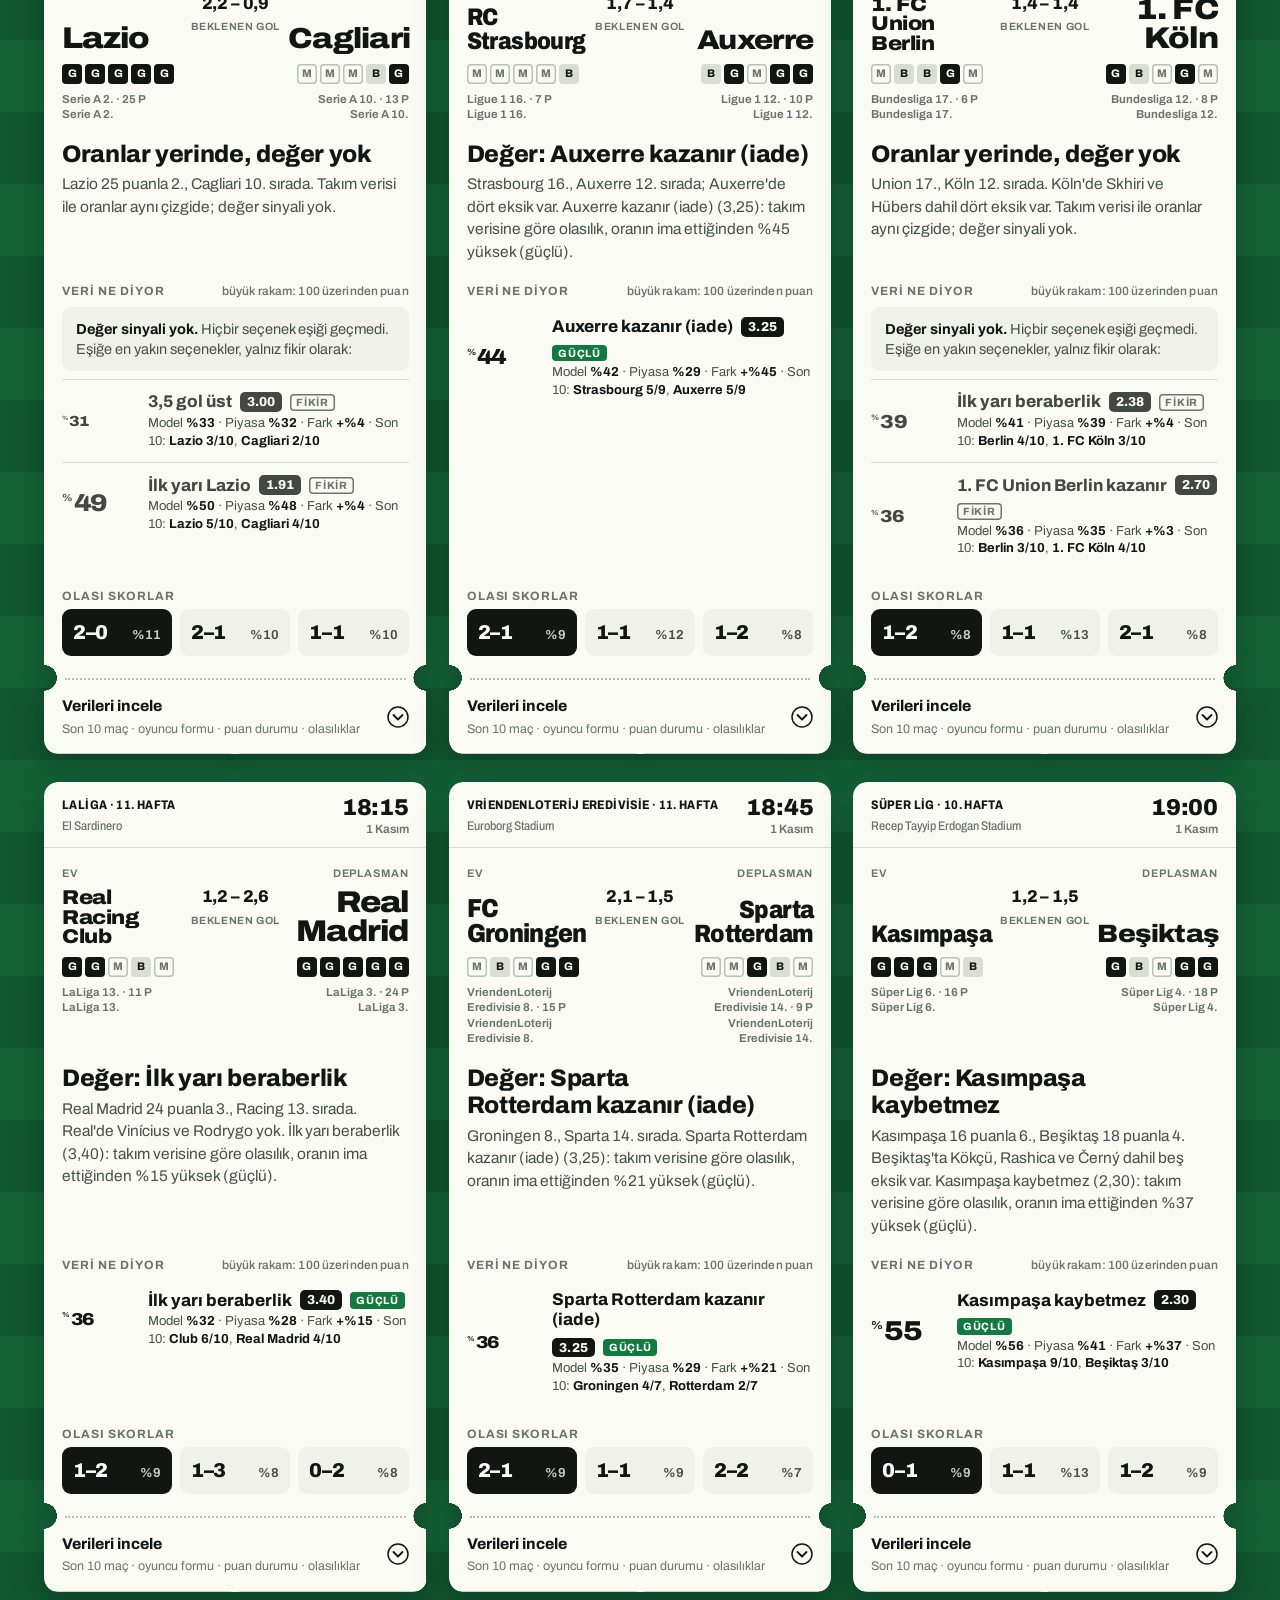
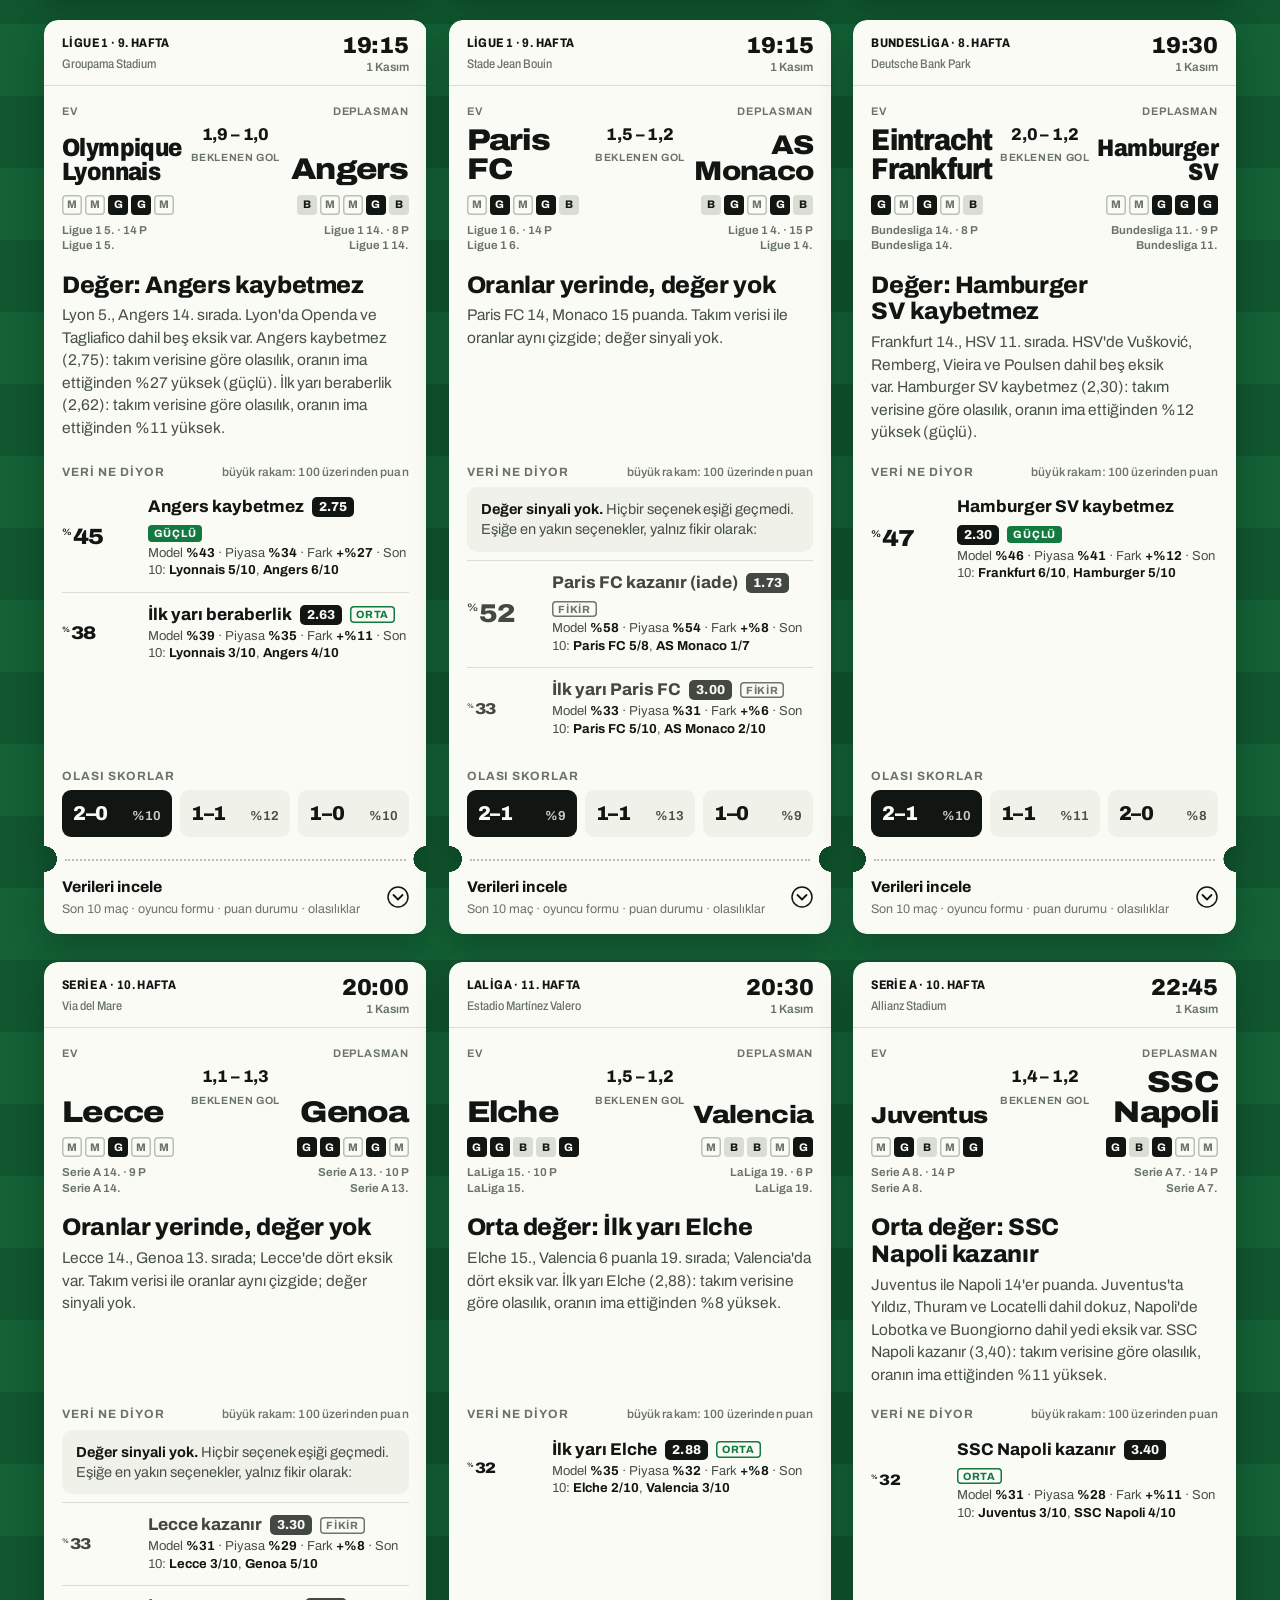
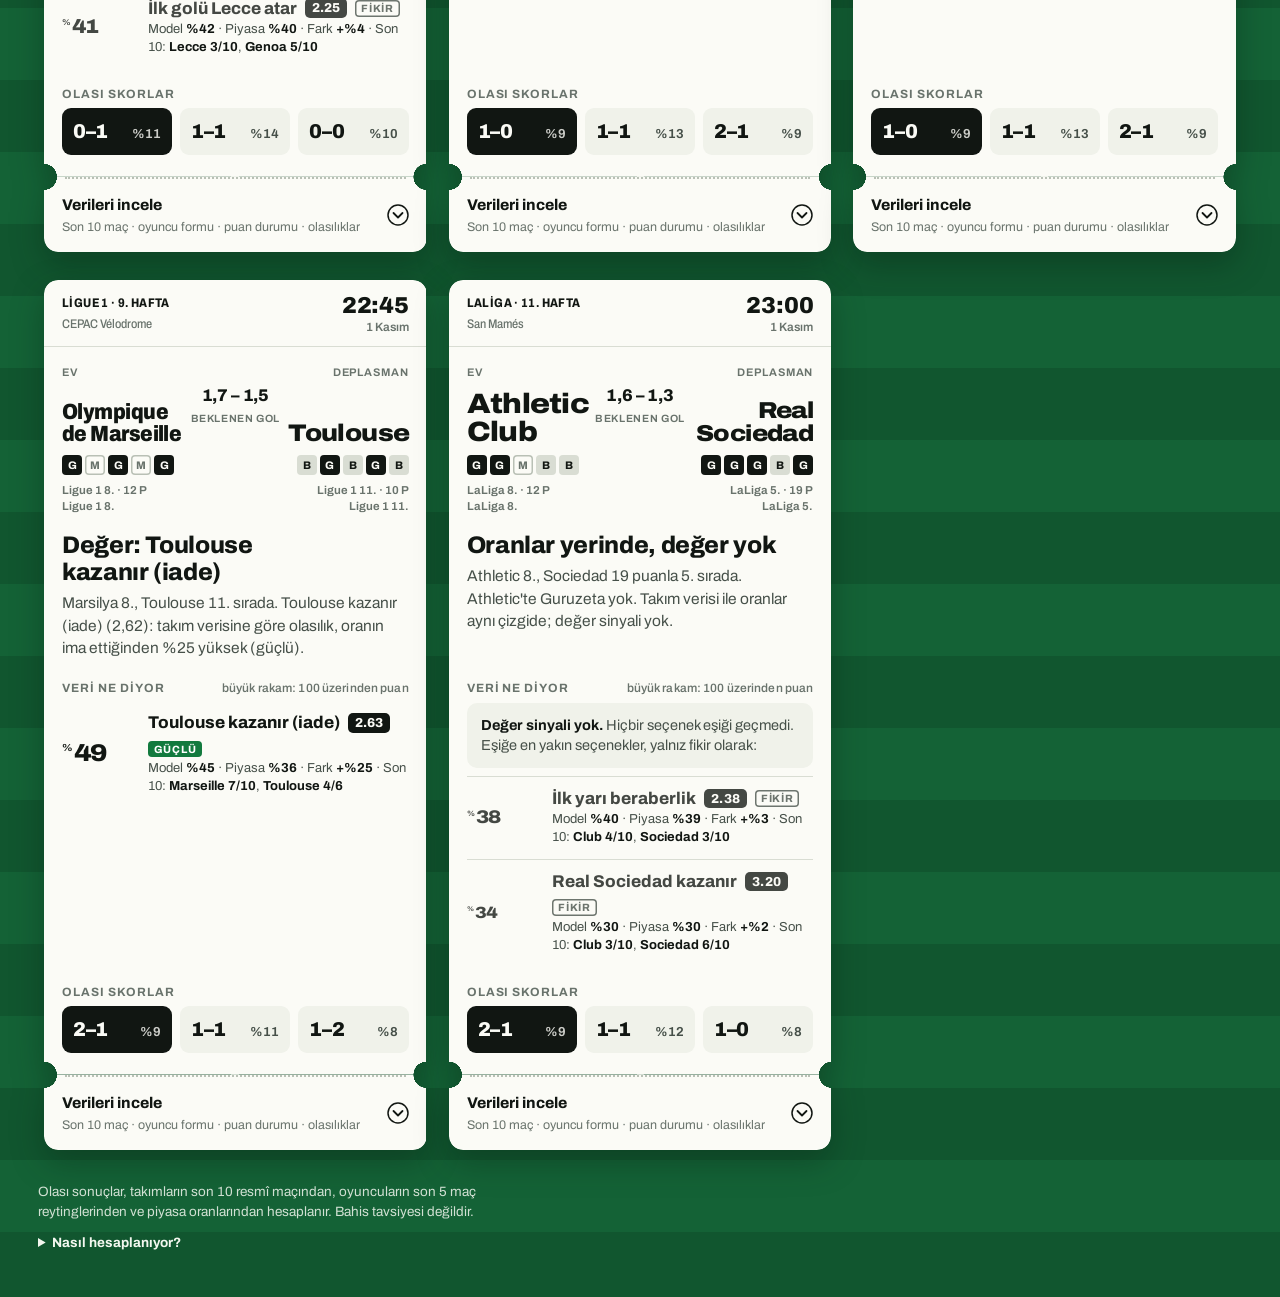
==== commit ec00f59a: "Model v6.6: takım verisiyle değer; v6.5'in yerine - Beklenen gol yarı yarıya son 10 maç xG tabanı ve" ====
--- a/index.html
+++ b/index.html
@@ -53,7 +53,7 @@
       <li><b>Oyuncu formu:</b> muhtemel 11'in son 5 maç reytingi takımın olağan 11'iyle kıyaslanır; eksiklerin gol ve asist payı düşülür.</li>
       <li><b>Piyasa dengesi:</b> skor olasılıkları oranlardan geri hesaplanan beklenen golle kurulur; oyuncu formu ve eksikler bunu yalnız biraz oynatır. Biten maçlarda piyasa, takım verisinden daha isabetli çıktı.</li>
       <li><b>Puan (bilette büyük rakam):</b> 100 üzerinden; %60 model olasılığı, %25 iki takımın son 10 maçta o sonucu yaşama sıklığı, %15 oranların ima ettiği olasılık.</li>
-      <li><b>Değer (31 Ekim'den itibaren):</b> öneri, modelin olasılığı oranın ima ettiği olasılıktan belirgin yüksekse çıkar: en az %8 yüksekse Güçlü, %5–8 yüksekse Orta. Yalnız 1,60–3,50 oranlar; korner, kart ve Asya handikabı değerlendirilmez. Değer yoksa maçta öneri olmaz. Öncesindeki günlerde öneriler en olası seçenekten seçiliyordu.</li>
+      <li><b>Değer (31 Ekim'den itibaren):</b> beklenen gol yarı yarıya takımların son 10 maçının xG verisinden ve oranlardan hesaplanır. Bu olasılık oranın ima ettiğinden en az %12 yüksekse Güçlü, %8–12 yüksekse Orta. Yalnız 1,60–3,50 oranlar ve maç sonucu, ilk gol, ilk yarı, karşılıklı gol pazarları; maç başı en fazla 2 öneri. Değer yoksa öneri olmaz. Geçmiş testte bu seçimlerin oranı maç başına kadar ortalama %1–2 lehimize hareket etti, ama bahis sitesinin payını (yaklaşık %6) henüz karşılamıyor; deney olarak izleniyor.</li>
       <li><b>Son maçlar:</b> lig, kupa ve Avrupa dahil son 10 resmî maç; hazırlık maçları sayılmaz. Rakip ve turnuvanın gücüne göre ağırlıklandırılır.</li>
       <li><b>Maçın önemi:</b> puan durumuna bakılır. Turu garantileyen ya da şansı kalmayan takımın beklenen golü %5–7 düşürülür.</li>
       <li><b>Sinyal:</b> aynı hikâyeyi anlatan iki seçenekten (ör. karşılıklı gol ve 2,5 üst) yalnız biri seçilir; maç başına en fazla 3 öneri.</li>
@@ -62,6 +62,6 @@
   </details>
 </footer>
 
-<script src="assets/app.js?v=20261031c"></script>
+<script src="assets/app.js?v=20261031d"></script>
 </body>
 </html>
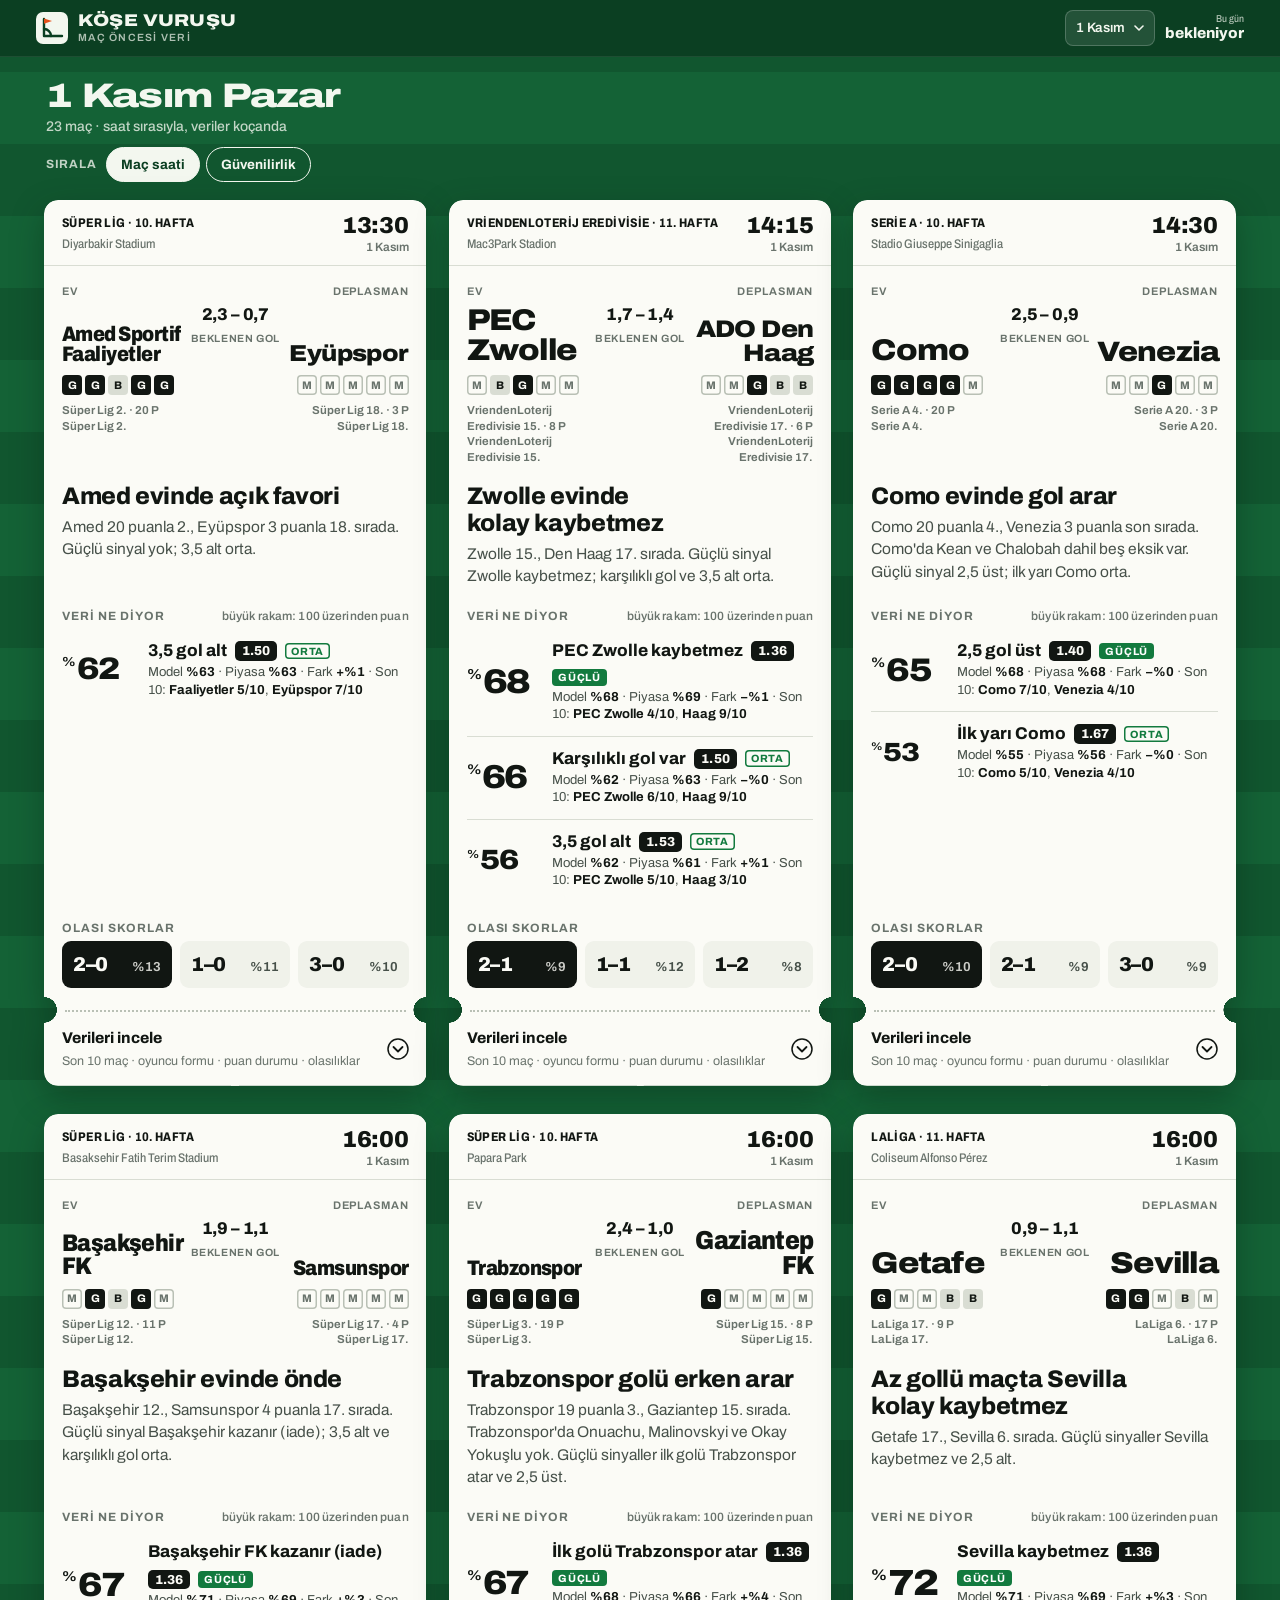
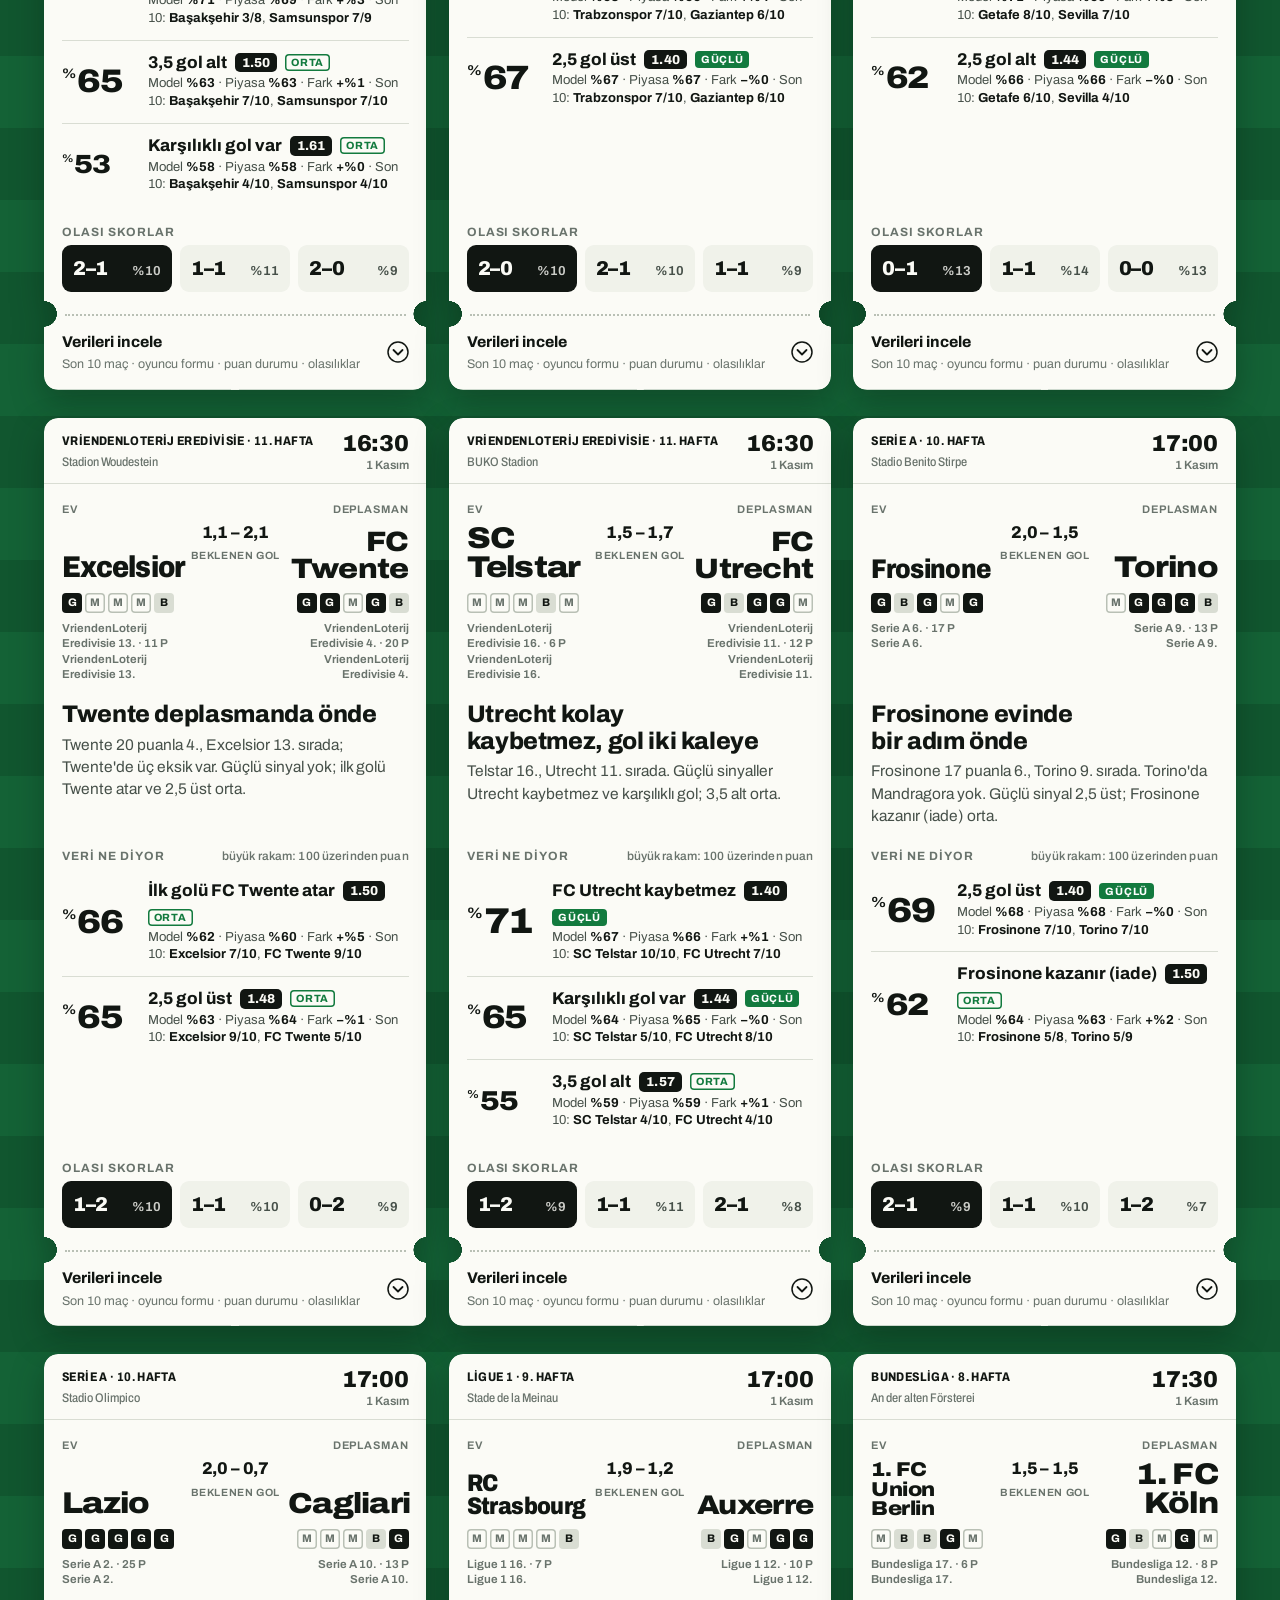
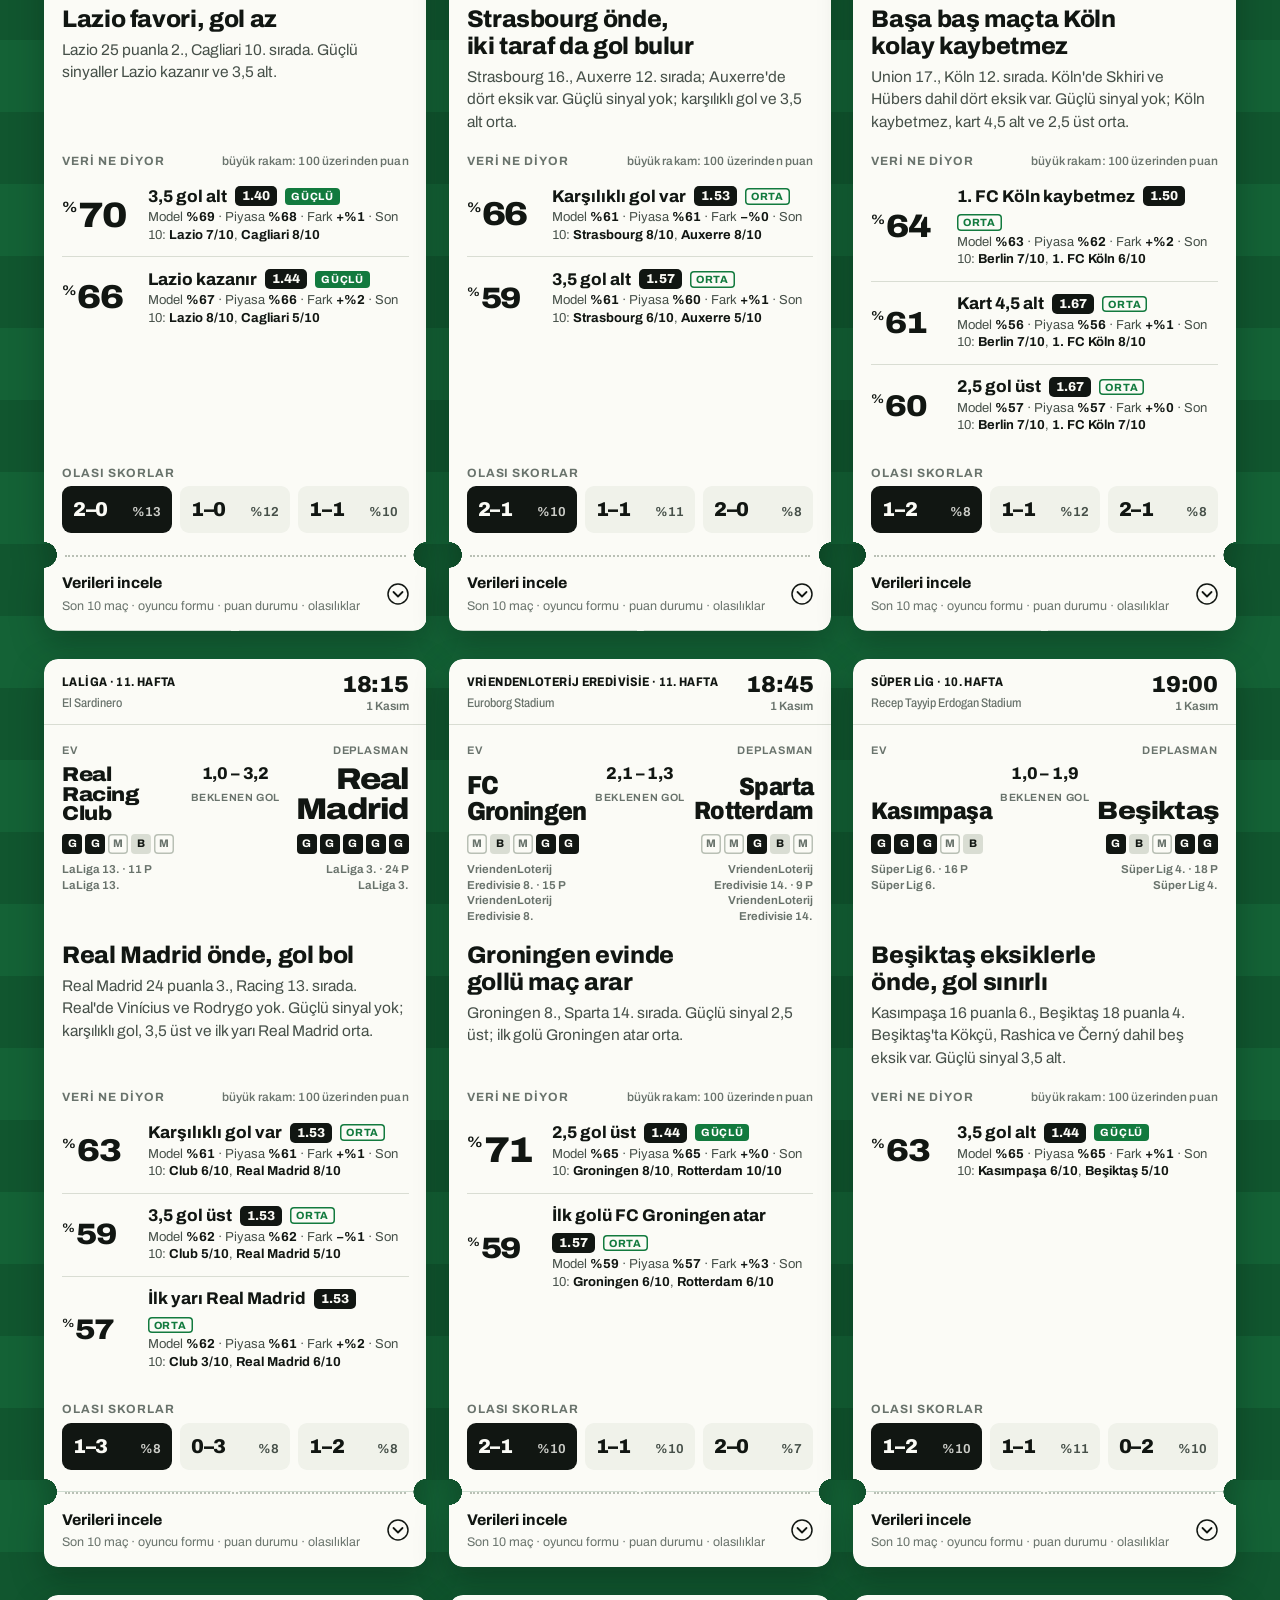
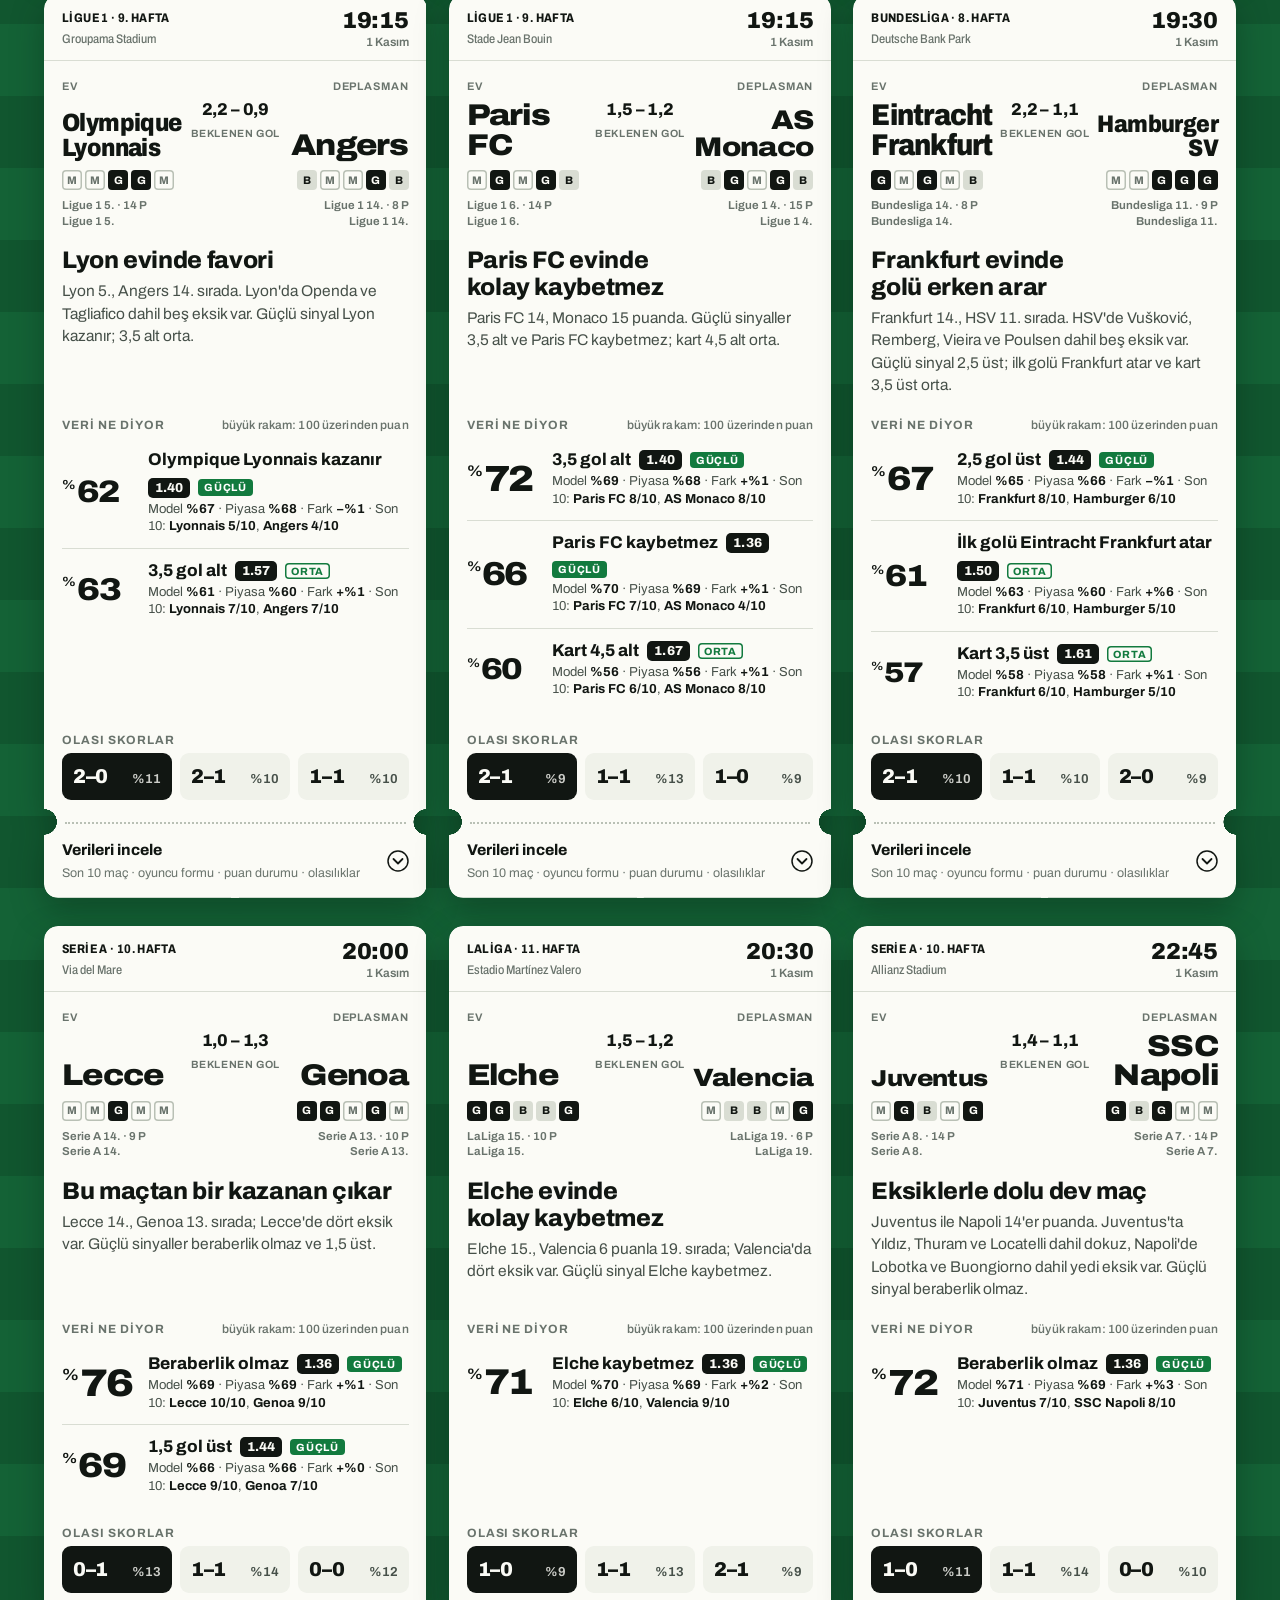
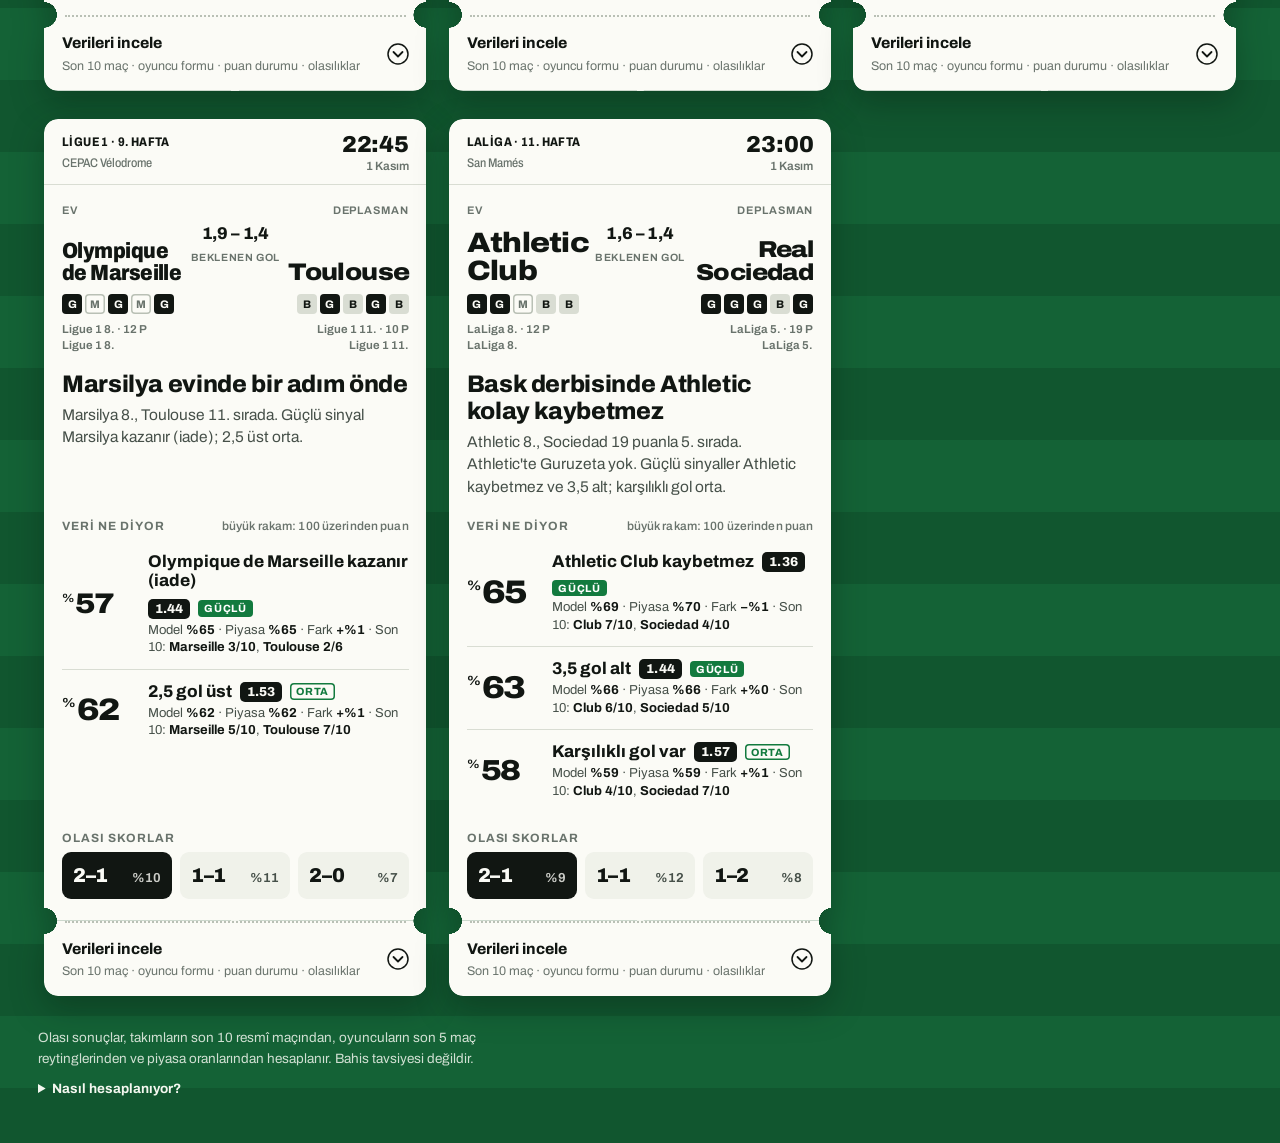
==== commit 4c10bbbb: "Tahminler v6'ya geri döndü (31 Ekim, 1 Kasım) 53 maç sabahki v6 tahminlerine birebir döndü; site açı" ====
--- a/index.html
+++ b/index.html
@@ -53,10 +53,10 @@
       <li><b>Oyuncu formu:</b> muhtemel 11'in son 5 maç reytingi takımın olağan 11'iyle kıyaslanır; eksiklerin gol ve asist payı düşülür.</li>
       <li><b>Piyasa dengesi:</b> skor olasılıkları oranlardan geri hesaplanan beklenen golle kurulur; oyuncu formu ve eksikler bunu yalnız biraz oynatır. Biten maçlarda piyasa, takım verisinden daha isabetli çıktı.</li>
       <li><b>Puan (bilette büyük rakam):</b> 100 üzerinden; %60 model olasılığı, %25 iki takımın son 10 maçta o sonucu yaşama sıklığı, %15 oranların ima ettiği olasılık.</li>
-      <li><b>Değer (31 Ekim'den itibaren):</b> beklenen gol yarı yarıya takımların son 10 maçının xG verisinden ve oranlardan hesaplanır. Bu olasılık oranın ima ettiğinden en az %12 yüksekse Güçlü, %8–12 yüksekse Orta. Yalnız 1,60–3,50 oranlar ve maç sonucu, ilk gol, ilk yarı, karşılıklı gol pazarları; maç başı en fazla 2 öneri. Değer yoksa öneri olmaz. Geçmiş testte bu seçimlerin oranı maç başına kadar ortalama %1–2 lehimize hareket etti, ama bahis sitesinin payını (yaklaşık %6) henüz karşılamıyor; deney olarak izleniyor.</li>
+      <li><b>Güçlü ve Orta:</b> Güçlü, modelin en az %64 ve oranların en az %60 olasılık verdiği seçenektir. Orta için model olasılığı en az %54, oranların olasılığı en az %55 olmalı. Korner ve kart en fazla Orta olur.</li>
       <li><b>Son maçlar:</b> lig, kupa ve Avrupa dahil son 10 resmî maç; hazırlık maçları sayılmaz. Rakip ve turnuvanın gücüne göre ağırlıklandırılır.</li>
       <li><b>Maçın önemi:</b> puan durumuna bakılır. Turu garantileyen ya da şansı kalmayan takımın beklenen golü %5–7 düşürülür.</li>
-      <li><b>Sinyal:</b> aynı hikâyeyi anlatan iki seçenekten (ör. karşılıklı gol ve 2,5 üst) yalnız biri seçilir; maç başına en fazla 3 öneri.</li>
+      <li><b>Sinyal:</b> yalnız oranı 1.35 ve üstü seçenekler değerlendirilir. Model olasılığı, iki takımın son 10 maçta o sonucu ne sıklıkla yaşadığı ve piyasa birlikte puanlanır; eşiği geçmeyen seçenek sinyal sayılmaz. Aynı hikâyeyi anlatan iki seçenekten (ör. karşılıklı gol ve 2,5 üst) yalnız biri seçilir.</li>
       <li><b>Güçlü · 1 ₺:</b> günün Güçlü önerilerine 1'er ₺ yatırılmış gibi hesaplanan kâr ya da zarar. Gerçek para değildir.</li>
     </ul>
   </details>
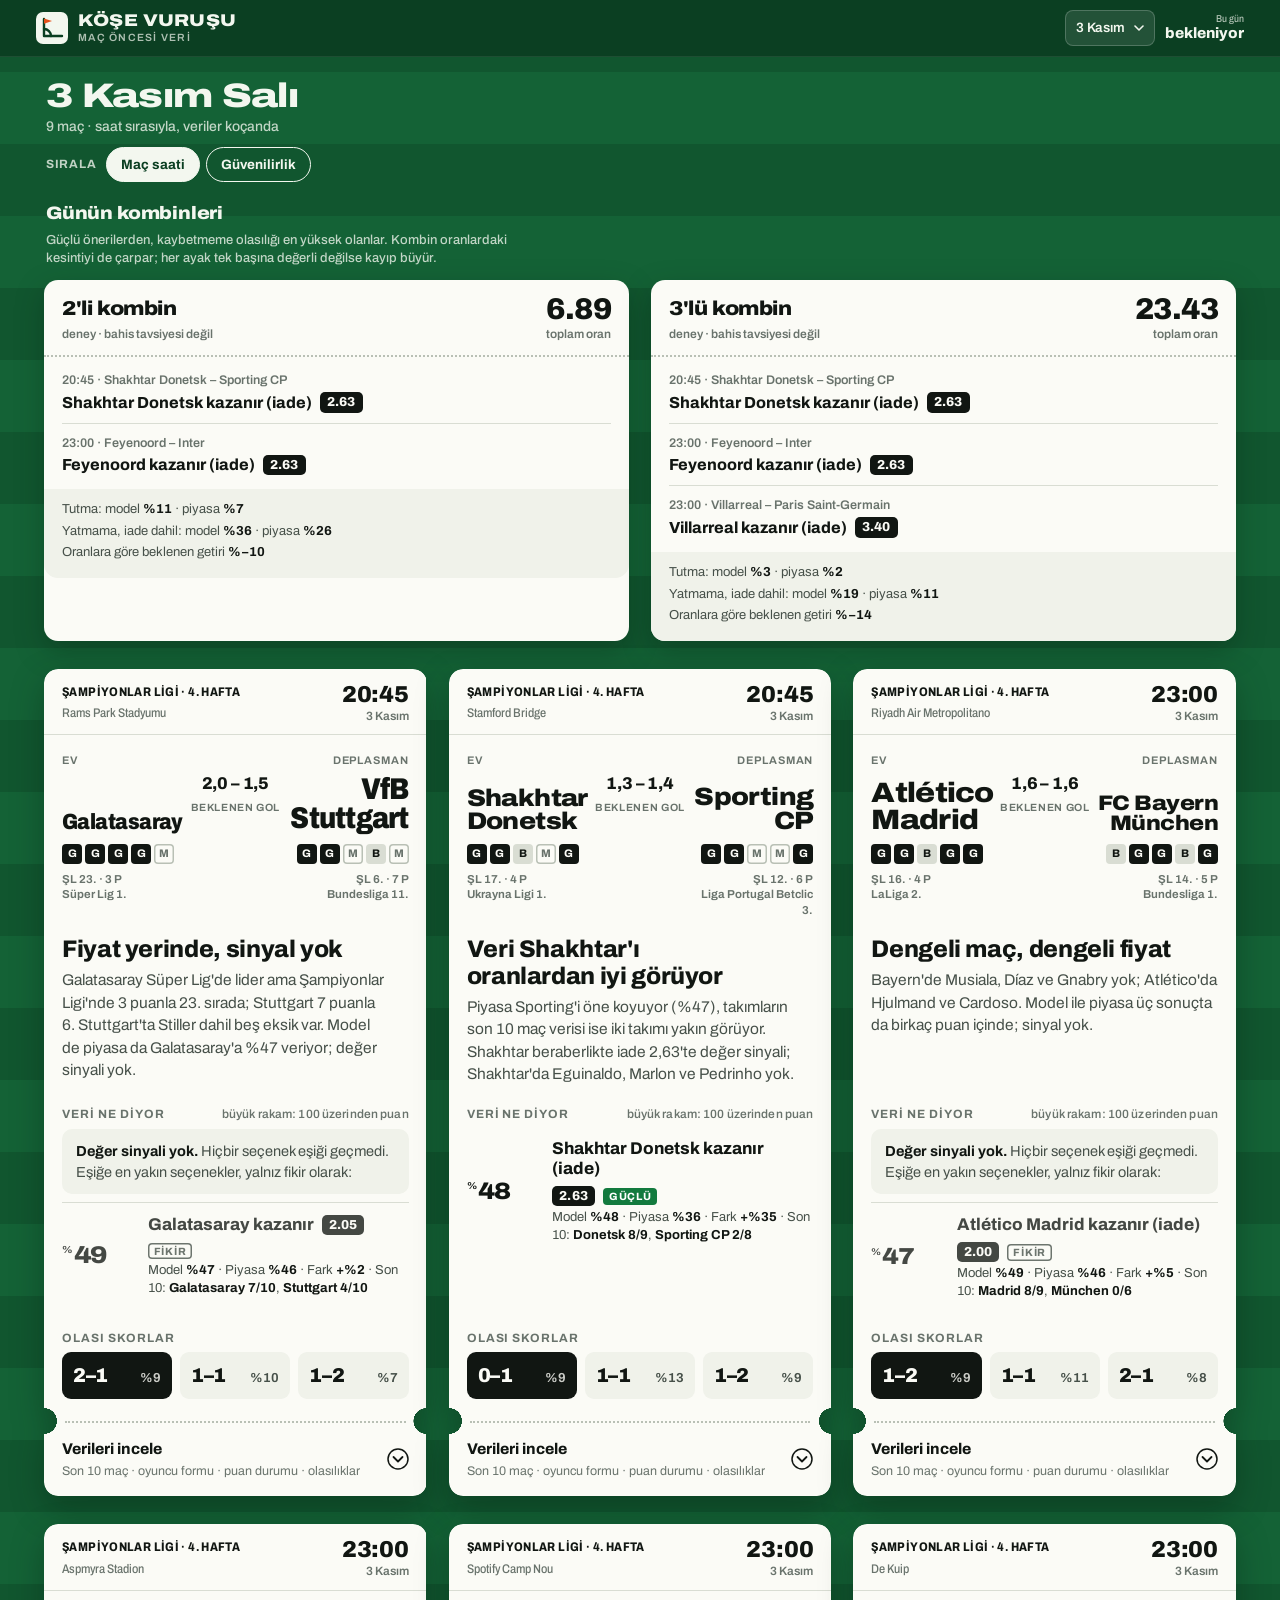
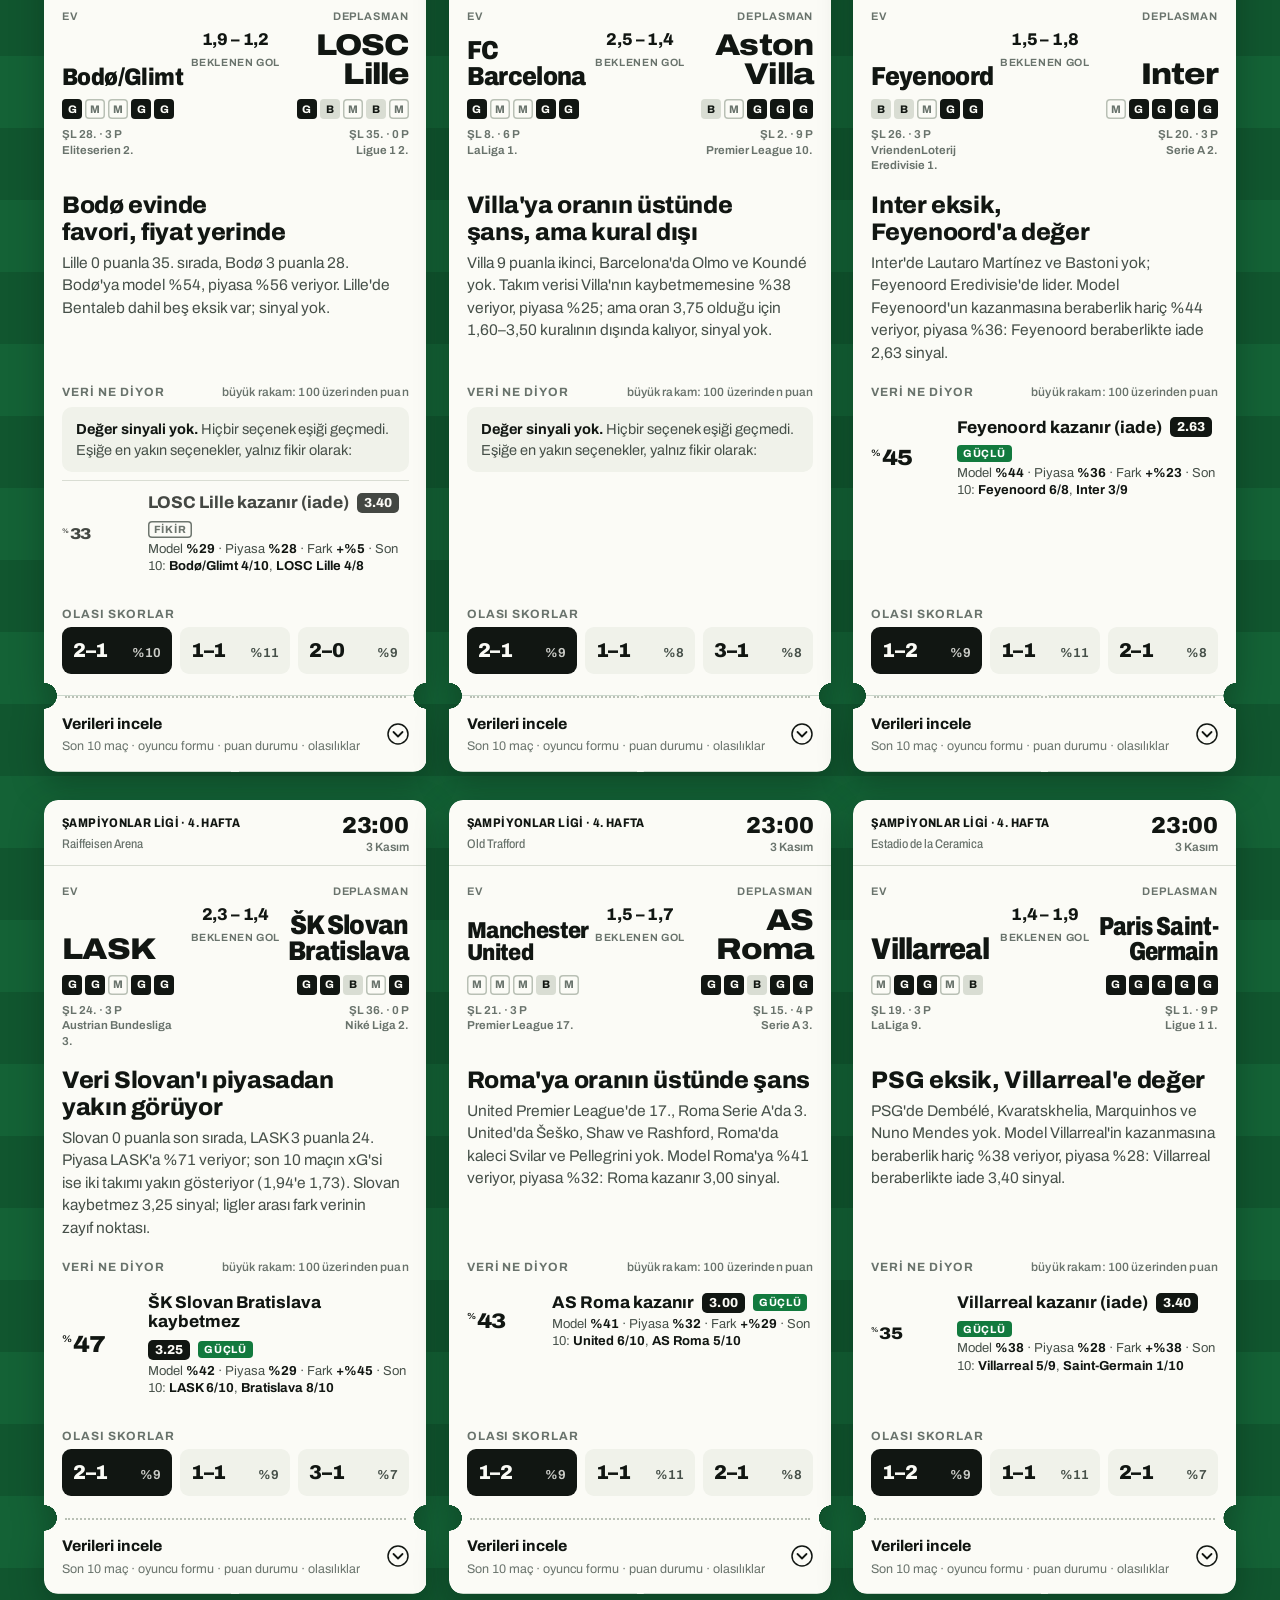
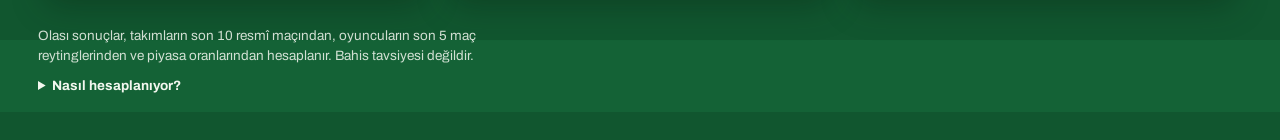
==== commit 6c1018fc: "Tahmin: 3 Kasım Şampiyonlar Ligi, 9 maç (v7); 2'li ve 3'lü kombin Co-Authored-By: Claude Opus 5.5 <n" ====
--- a/index.html
+++ b/index.html
@@ -10,7 +10,7 @@
 <link rel="preconnect" href="https://fonts.googleapis.com">
 <link rel="preconnect" href="https://fonts.gstatic.com" crossorigin>
 <link href="https://fonts.googleapis.com/css2?family=Archivo:wdth,wght@62..125,400..900&display=swap" rel="stylesheet">
-<link rel="stylesheet" href="assets/style.css?v=20261031b">
+<link rel="stylesheet" href="assets/style.css?v=20261103a">
 </head>
 <body>
 <header class="ust">
@@ -39,6 +39,7 @@
     <button type="button" data-sira="saat" aria-pressed="true">Maç saati</button>
     <button type="button" data-sira="guven" aria-pressed="false">Güvenilirlik</button>
   </div>
+  <div id="kombin"></div>
   <div id="biletler" class="biletler">
     <p class="bos">Biletler basılıyor…</p>
   </div>
@@ -57,11 +58,12 @@
       <li><b>Son maçlar:</b> lig, kupa ve Avrupa dahil son 10 resmî maç; hazırlık maçları sayılmaz. Rakip ve turnuvanın gücüne göre ağırlıklandırılır.</li>
       <li><b>Maçın önemi:</b> puan durumuna bakılır. Turu garantileyen ya da şansı kalmayan takımın beklenen golü %5–7 düşürülür.</li>
       <li><b>Sinyal:</b> yalnız oranı 1.35 ve üstü seçenekler değerlendirilir. Model olasılığı, iki takımın son 10 maçta o sonucu ne sıklıkla yaşadığı ve piyasa birlikte puanlanır; eşiği geçmeyen seçenek sinyal sayılmaz. Aynı hikâyeyi anlatan iki seçenekten (ör. karşılıklı gol ve 2,5 üst) yalnız biri seçilir.</li>
+      <li><b>Kombin:</b> günün Güçlü önerilerinden kaybetmeme olasılığı en yüksek 2 ve 3 seçim. Maçlar bağımsız sayılır; beraberlikte iade ayağı berabere biterse kuponda 1 sayılır. Deneydir: oranlardaki kesinti kombinde çarpılır.</li>
       <li><b>Güçlü · 1 ₺:</b> günün Güçlü önerilerine 1'er ₺ yatırılmış gibi hesaplanan kâr ya da zarar. Gerçek para değildir.</li>
     </ul>
   </details>
 </footer>
 
-<script src="assets/app.js?v=20261031d"></script>
+<script src="assets/app.js?v=20261103a"></script>
 </body>
 </html>
--- a/assets/style.css
+++ b/assets/style.css
@@ -116,6 +116,31 @@
 .sirala button:focus-visible { outline: 2px solid var(--sinyal); outline-offset: 2px; }
 .biletler { display: grid; gap: 28px; }
 .bos { color: var(--ust-yazi); opacity: .8; text-align: center; padding: 48px 0; }
+
+/* ---------------------------------------------------------------- kombin */
+.kombin-alan { margin: 0 0 28px; }
+.kombin-baslik { margin: 0 2px 12px; color: var(--ust-yazi); font-size: 18px; font-weight: 850; font-stretch: 112%; letter-spacing: -.01em; }
+.kombin-baslik span { display: block; margin-top: 5px; max-width: 70ch; font-size: 13px; font-weight: 500; font-stretch: 100%; letter-spacing: 0; line-height: 1.4; opacity: .78; }
+.kombin-kartlar { display: grid; gap: 16px; }
+.kombin { background: var(--bilet); color: var(--murekkep); border-radius: 14px; filter: drop-shadow(0 10px 14px rgba(3, 26, 12, .28)); }
+.kombin-bas { display: flex; justify-content: space-between; align-items: flex-start; gap: 12px; padding: 14px 18px 12px; border-bottom: 2px dotted var(--cizgi-koyu); }
+.kombin-bas b { display: block; font-size: 20px; font-weight: 850; font-stretch: 112%; letter-spacing: -.02em; }
+.kombin-bas small { display: block; margin-top: 3px; font-size: 12px; font-weight: 600; color: var(--murekkep-3); }
+.kombin-oran { font-size: 30px; font-weight: 850; line-height: 1; letter-spacing: -.02em; text-align: right; font-variant-numeric: tabular-nums; }
+.kombin-oran small { display: block; margin-top: 4px; font-size: 12px; font-weight: 600; letter-spacing: 0; color: var(--murekkep-3); }
+.ayaklar { list-style: none; margin: 0; padding: 4px 18px; }
+.ayak { padding: 10px 0; border-bottom: 1px solid var(--cizgi); }
+.ayak:last-child { border-bottom: 0; }
+.ayak-mac { display: block; font-size: 12.5px; font-weight: 600; color: var(--murekkep-3); }
+.ayak-sec { display: flex; align-items: center; gap: 8px; flex-wrap: wrap; margin-top: 3px; font-size: 16px; line-height: 1.2; }
+.ayak-sec b { font-weight: 750; }
+.ayak.tutmadi .ayak-sec b { color: var(--murekkep-3); }
+.kombin-alt { display: flex; flex-direction: column; align-items: flex-start; gap: 4px; padding: 12px 18px 16px; border-radius: 0 0 14px 14px; background: var(--bilet-2); font-size: 13px; color: var(--murekkep-2); line-height: 1.35; }
+.kombin-alt b { color: var(--murekkep); }
+.kombin-alt .zimba { margin-bottom: 4px; }
+@media (min-width: 640px) {
+  .kombin-kartlar { grid-template-columns: repeat(2, minmax(0, 1fr)); gap: 22px; }
+}
 
 /* ---------------------------------------------------------------- bilet */
 .bilet { --ad-boy: clamp(21px, 6.4vw, 36px); --kesik: 13px; position: relative; filter: drop-shadow(0 12px 16px rgba(3, 26, 12, .32)); }
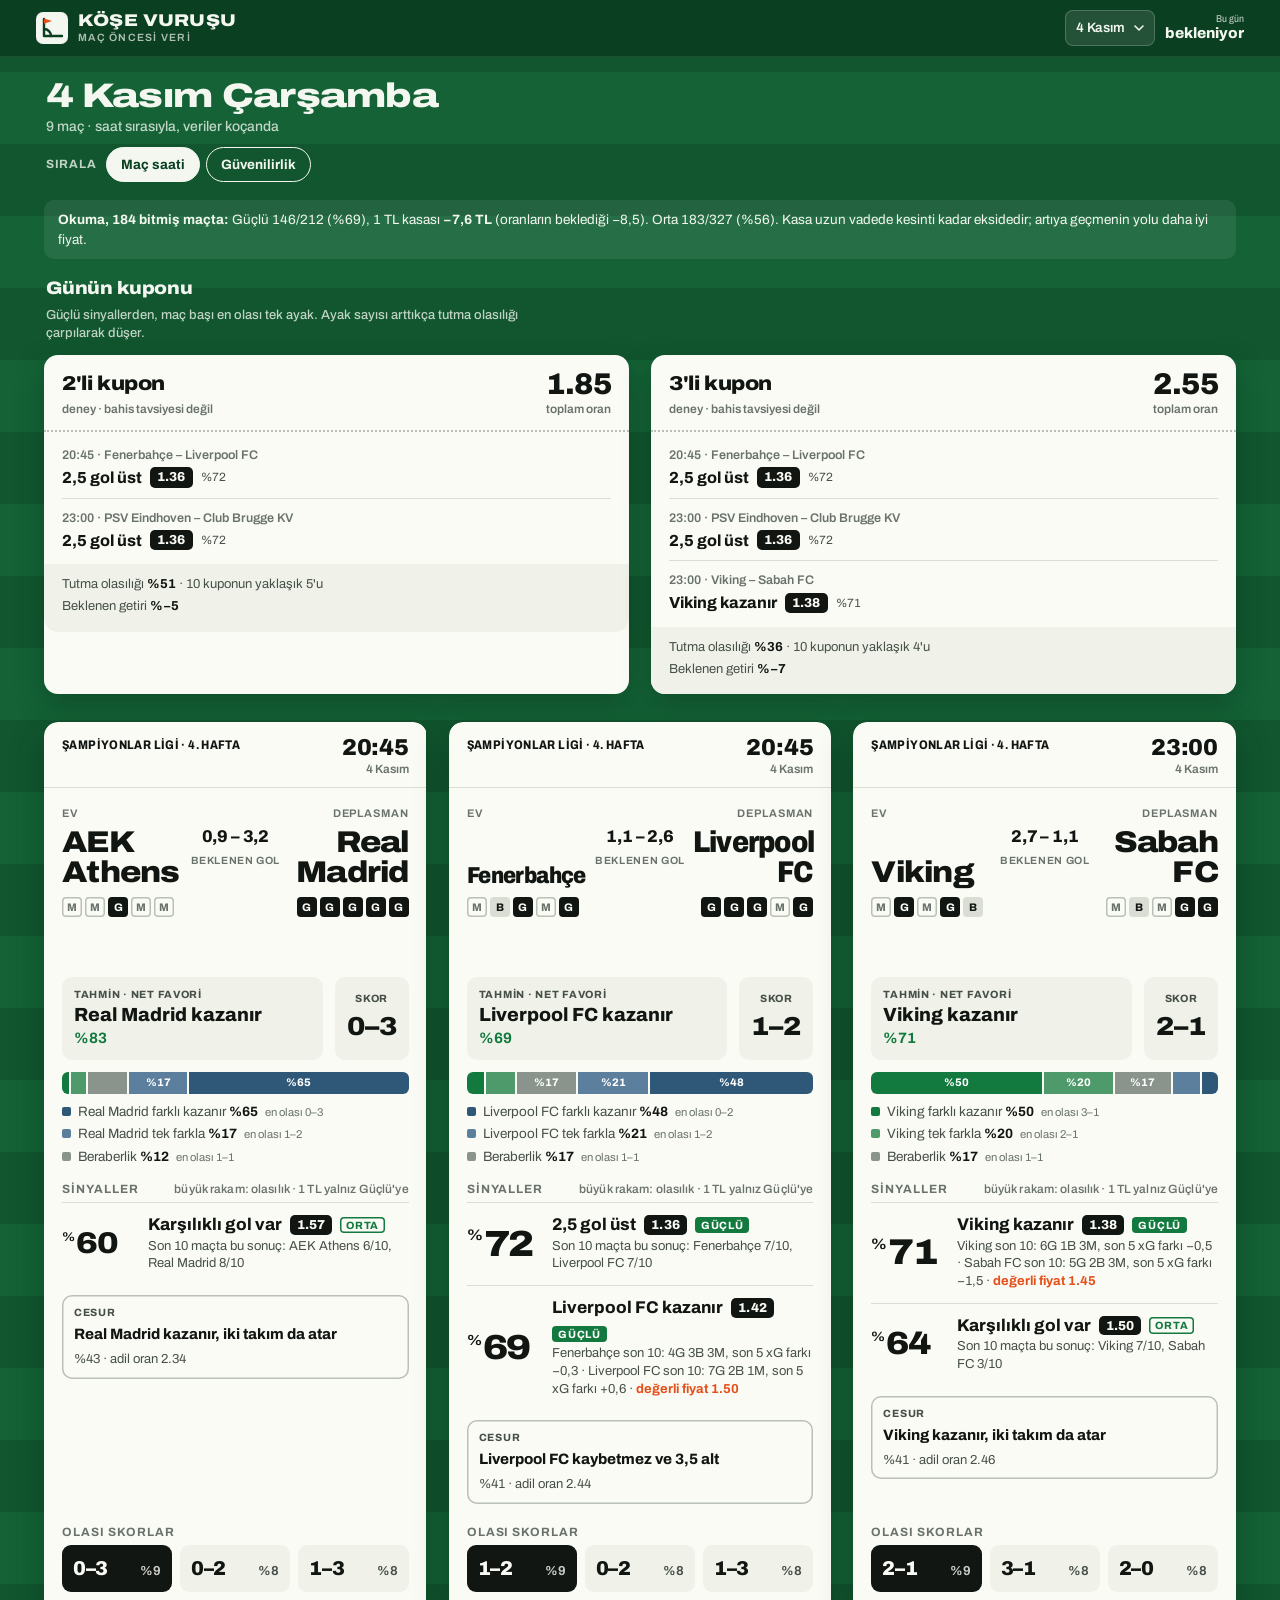
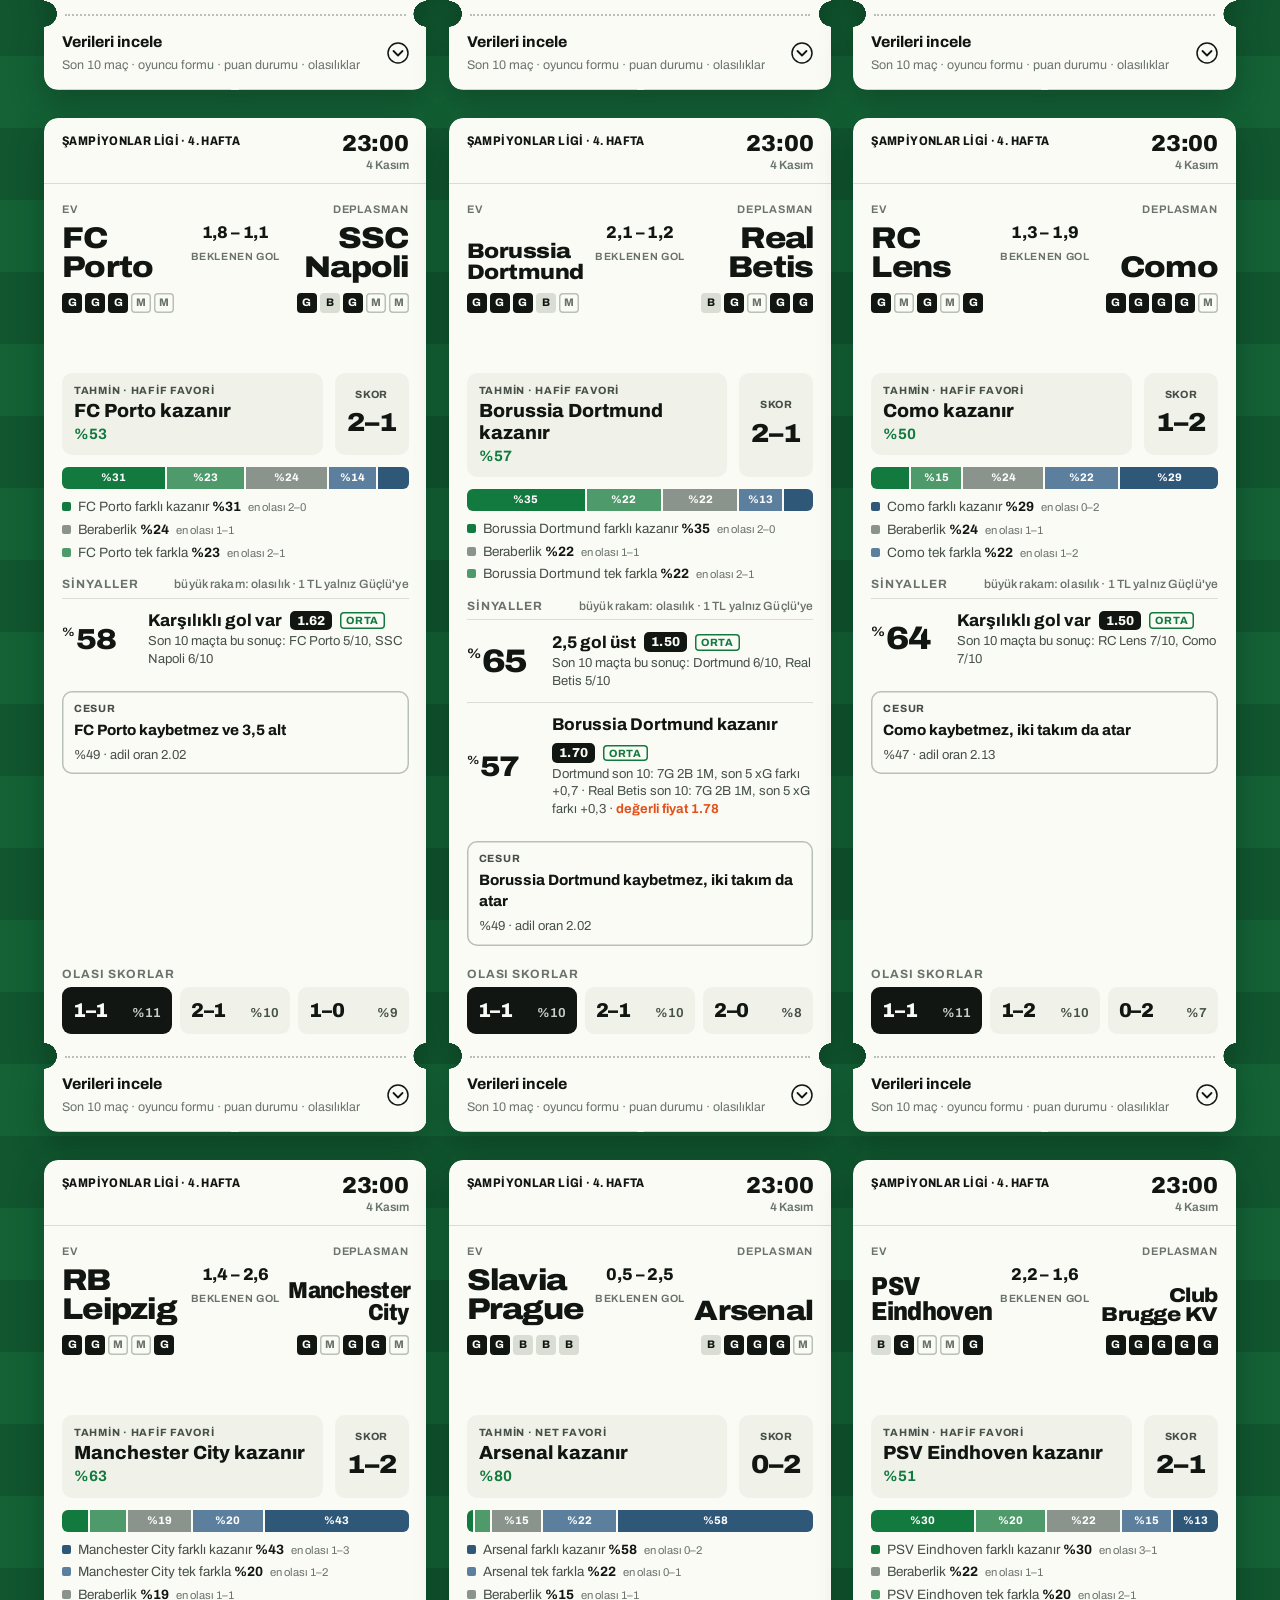
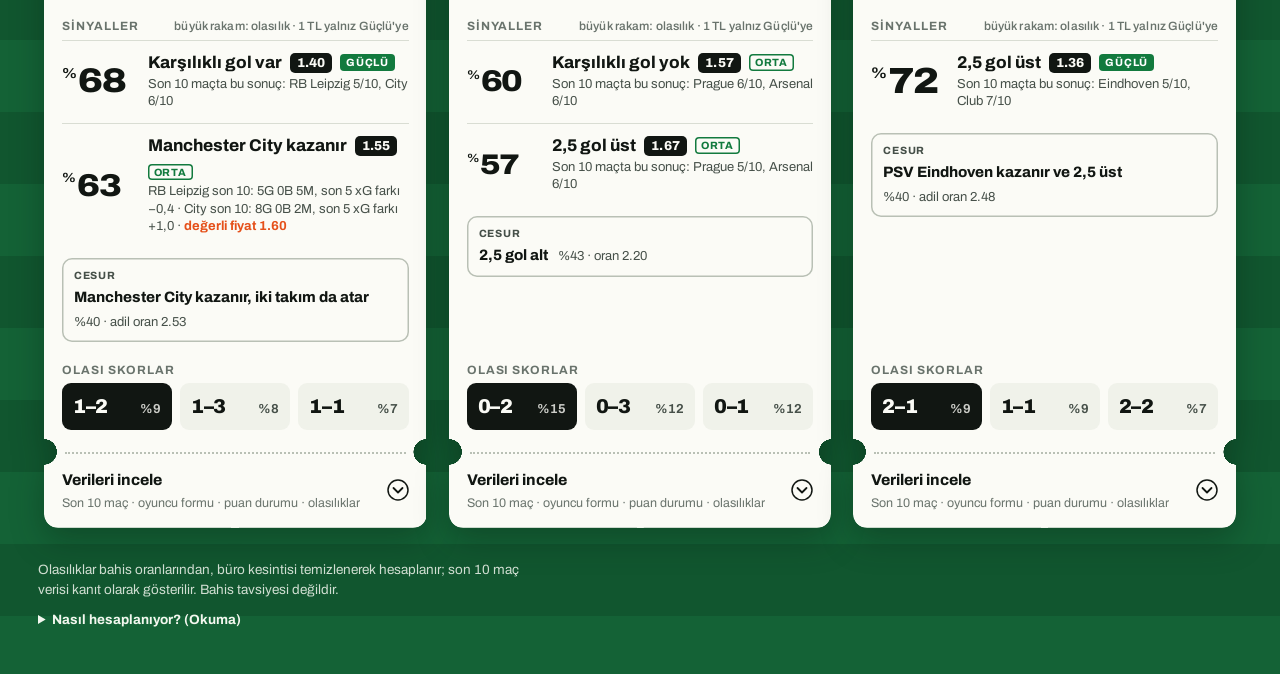
==== commit 0ba90013: "Okuma 1: oranlardan marjsız olasılık, Güçlü/Orta sinyal, 1 TL kasası beklenenle - model/okuma.py: gü" ====
--- a/index.html
+++ b/index.html
@@ -10,7 +10,7 @@
 <link rel="preconnect" href="https://fonts.googleapis.com">
 <link rel="preconnect" href="https://fonts.gstatic.com" crossorigin>
 <link href="https://fonts.googleapis.com/css2?family=Archivo:wdth,wght@62..125,400..900&display=swap" rel="stylesheet">
-<link rel="stylesheet" href="assets/style.css?v=20261103a">
+<link rel="stylesheet" href="assets/style.css?v=20261104b">
 </head>
 <body>
 <header class="ust">
@@ -39,6 +39,7 @@
     <button type="button" data-sira="saat" aria-pressed="true">Maç saati</button>
     <button type="button" data-sira="guven" aria-pressed="false">Güvenilirlik</button>
   </div>
+  <div id="test"></div>
   <div id="kombin"></div>
   <div id="biletler" class="biletler">
     <p class="bos">Biletler basılıyor…</p>
@@ -46,24 +47,21 @@
 </main>
 
 <footer class="alt">
-  <p>Olası sonuçlar, takımların son 10 resmî maçından, oyuncuların son 5 maç reytinglerinden ve piyasa oranlarından hesaplanır. Bahis tavsiyesi değildir.</p>
+  <p>Olasılıklar bahis oranlarından, büro kesintisi temizlenerek hesaplanır; son 10 maç verisi kanıt olarak gösterilir. Bahis tavsiyesi değildir.</p>
   <details class="nasil">
-    <summary>Nasıl hesaplanıyor?</summary>
+    <summary>Nasıl hesaplanıyor? (Okuma)</summary>
     <ul>
-      <li><b>Beklenen gol:</b> son maçların gol beklentisi (xG), lig gücü ve iç/dış saha farkıyla düzeltilir.</li>
-      <li><b>Oyuncu formu:</b> muhtemel 11'in son 5 maç reytingi takımın olağan 11'iyle kıyaslanır; eksiklerin gol ve asist payı düşülür.</li>
-      <li><b>Piyasa dengesi:</b> skor olasılıkları oranlardan geri hesaplanan beklenen golle kurulur; oyuncu formu ve eksikler bunu yalnız biraz oynatır. Biten maçlarda piyasa, takım verisinden daha isabetli çıktı.</li>
-      <li><b>Puan (bilette büyük rakam):</b> 100 üzerinden; %60 model olasılığı, %25 iki takımın son 10 maçta o sonucu yaşama sıklığı, %15 oranların ima ettiği olasılık.</li>
-      <li><b>Güçlü ve Orta:</b> Güçlü, modelin en az %64 ve oranların en az %60 olasılık verdiği seçenektir. Orta için model olasılığı en az %54, oranların olasılığı en az %55 olmalı. Korner ve kart en fazla Orta olur.</li>
-      <li><b>Son maçlar:</b> lig, kupa ve Avrupa dahil son 10 resmî maç; hazırlık maçları sayılmaz. Rakip ve turnuvanın gücüne göre ağırlıklandırılır.</li>
-      <li><b>Maçın önemi:</b> puan durumuna bakılır. Turu garantileyen ya da şansı kalmayan takımın beklenen golü %5–7 düşürülür.</li>
-      <li><b>Sinyal:</b> yalnız oranı 1.35 ve üstü seçenekler değerlendirilir. Model olasılığı, iki takımın son 10 maçta o sonucu ne sıklıkla yaşadığı ve piyasa birlikte puanlanır; eşiği geçmeyen seçenek sinyal sayılmaz. Aynı hikâyeyi anlatan iki seçenekten (ör. karşılıklı gol ve 2,5 üst) yalnız biri seçilir.</li>
-      <li><b>Kombin:</b> günün Güçlü önerilerinden kaybetmeme olasılığı en yüksek 2 ve 3 seçim. Maçlar bağımsız sayılır; beraberlikte iade ayağı berabere biterse kuponda 1 sayılır. Deneydir: oranlardaki kesinti kombinde çarpılır.</li>
-      <li><b>Güçlü · 1 ₺:</b> günün Güçlü önerilerine 1'er ₺ yatırılmış gibi hesaplanan kâr ya da zarar. Gerçek para değildir.</li>
+      <li><b>Olasılık:</b> her pazarın oranlarından büro kesintisi temizlenir. Oranlar binlerce kişinin ortak tahminidir; bitmiş maçlarda %70 dediği şeyler 10'da 7 oldu. Takım verisinden kurulan modeller bunu geçemedi, bu yüzden olasılığa elle bir şey eklenmez.</li>
+      <li><b>Tahmin:</b> favori %50'yi geçiyorsa kazanır, geçmiyorsa kaybetmez. Skor: tahminle aynı yöndeki en olası skor.</li>
+      <li><b>Senaryolar:</b> skor olasılıkları beş hikâyeye toplanır: farklı galibiyet, tek farkla galibiyet, beraberlik.</li>
+      <li><b>Sinyal:</b> tüm pazarlar (maç sonucu, gol, karşılıklı gol, ilk yarı, ilk gol, korner, kart), oran 1,35 ve üstü. Olasılık %66 ve üstü Güçlü, %56–66 Orta. Her pazar grubundan tek sinyal; 2,5 üst ile karşılıklı gol gibi aynı hikâye bir kez sayılır. Kota yok.</li>
+      <li><b>Değerli fiyat:</b> ikinci kaynak daha yüksek oran veriyor ve olasılık × oran 1'i geçiyorsa işaretlenir. Kasayı artıya taşıyabilecek tek şey budur.</li>
+      <li><b>Cesur:</b> oranı 2,00–3,60 arasındaki en olası seçim; aynı maçtan iki sonuç (ör. kazanır ve 2,5 üst) skor matrisinden hesaplanır. Kasaya girmez.</li>
+      <li><b>Güçlü · 1 TL:</b> günün her Güçlü sinyaline 1 TL yatırılmış gibi kâr ya da zarar; yanında oranların beklediği sonuç. İkisi arasındaki fark o günün şansıdır.</li>
     </ul>
   </details>
 </footer>
 
-<script src="assets/app.js?v=20261103a"></script>
+<script src="assets/app.js?v=20261104b"></script>
 </body>
 </html>
--- a/assets/style.css
+++ b/assets/style.css
@@ -446,3 +446,33 @@
   .kocan, .cekmece, .kocan-ac svg { transition: none; }
   .bilet.acik .kocan { animation: none; }
 }
+
+/* ---------------------------------------------------------------- okuma (okuma-1) */
+.geriye { margin: 0 0 10px; font-size: 12px; color: var(--murekkep-3); }
+.tahmin { display: grid; grid-template-columns: minmax(0, 1fr) auto; gap: 12px; align-items: stretch; margin: 2px 0 12px; }
+.tahmin-ana, .tahmin-skor { background: var(--bilet-2); border-radius: 10px; padding: 10px 12px; display: flex; flex-direction: column; gap: 2px; }
+.tahmin-ana small, .tahmin-skor small, .cesur small { font-size: 10.5px; font-weight: 750; letter-spacing: .07em; text-transform: uppercase; color: var(--murekkep-2); }
+.tahmin-ana b { font-size: 19px; font-weight: 800; line-height: 1.15; }
+.tahmin-ana > span:not(.zimba) { font-size: 15px; font-weight: 700; color: var(--guclu); font-variant-numeric: tabular-nums; }
+.tahmin-ana .zimba { align-self: flex-start; margin-top: 4px; }
+.tahmin-skor { align-items: center; justify-content: center; min-width: 4.6rem; }
+.tahmin-skor b { font-size: 26px; font-weight: 850; font-variant-numeric: tabular-nums; font-stretch: 110%; }
+.tahmin-skor.oldu { box-shadow: inset 0 0 0 2px var(--sinyal); }
+.tahmin.tutmadi .tahmin-ana b { color: var(--murekkep-3); }
+.senaryo { margin: 0 0 14px; }
+.sn-bar { display: flex; height: 22px; border-radius: 6px; overflow: hidden; gap: 2px; }
+.sn { display: flex; align-items: center; justify-content: center; font-size: 11px; font-weight: 750; color: #fff; min-width: 0; font-variant-numeric: tabular-nums; }
+.sn-ev_rahat { background: var(--guclu); } .sn-ev_az { background: #4f9a6b; }
+.sn-beraber { background: #8a948c; }
+.sn-dep_az { background: #5c7f9e; } .sn-dep_rahat { background: #2f5878; }
+.sn-liste { list-style: none; margin: 8px 0 0; padding: 0; display: grid; gap: 3px; font-size: 13.5px; color: var(--murekkep-2); }
+.sn-liste i { display: inline-block; width: 9px; height: 9px; border-radius: 2px; margin-right: 7px; vertical-align: 0; }
+.sn-liste b { color: var(--murekkep); font-variant-numeric: tabular-nums; }
+.sn-liste small { color: var(--murekkep-3); margin-left: 4px; }
+.cesur { margin: 10px 0 2px; padding: 10px 12px; border-radius: 10px; box-shadow: inset 0 0 0 1.5px var(--cizgi-koyu); display: flex; flex-wrap: wrap; align-items: baseline; gap: 4px 10px; }
+.cesur b { font-size: 15px; font-weight: 750; }
+.cesur > span:not(.zimba) { font-size: 13px; color: var(--murekkep-2); font-variant-numeric: tabular-nums; }
+.cesur small { width: 100%; }
+.kanit .deger { color: var(--sinyal); }
+.ayak-p { font-size: 12px; color: var(--murekkep-2); font-variant-numeric: tabular-nums; }
+.test-ozet { margin: 4px 0 16px; padding: 10px 14px; border-radius: 10px; background: rgba(255, 255, 255, .08); color: var(--ust-yazi); font-size: 13.5px; line-height: 1.45; }
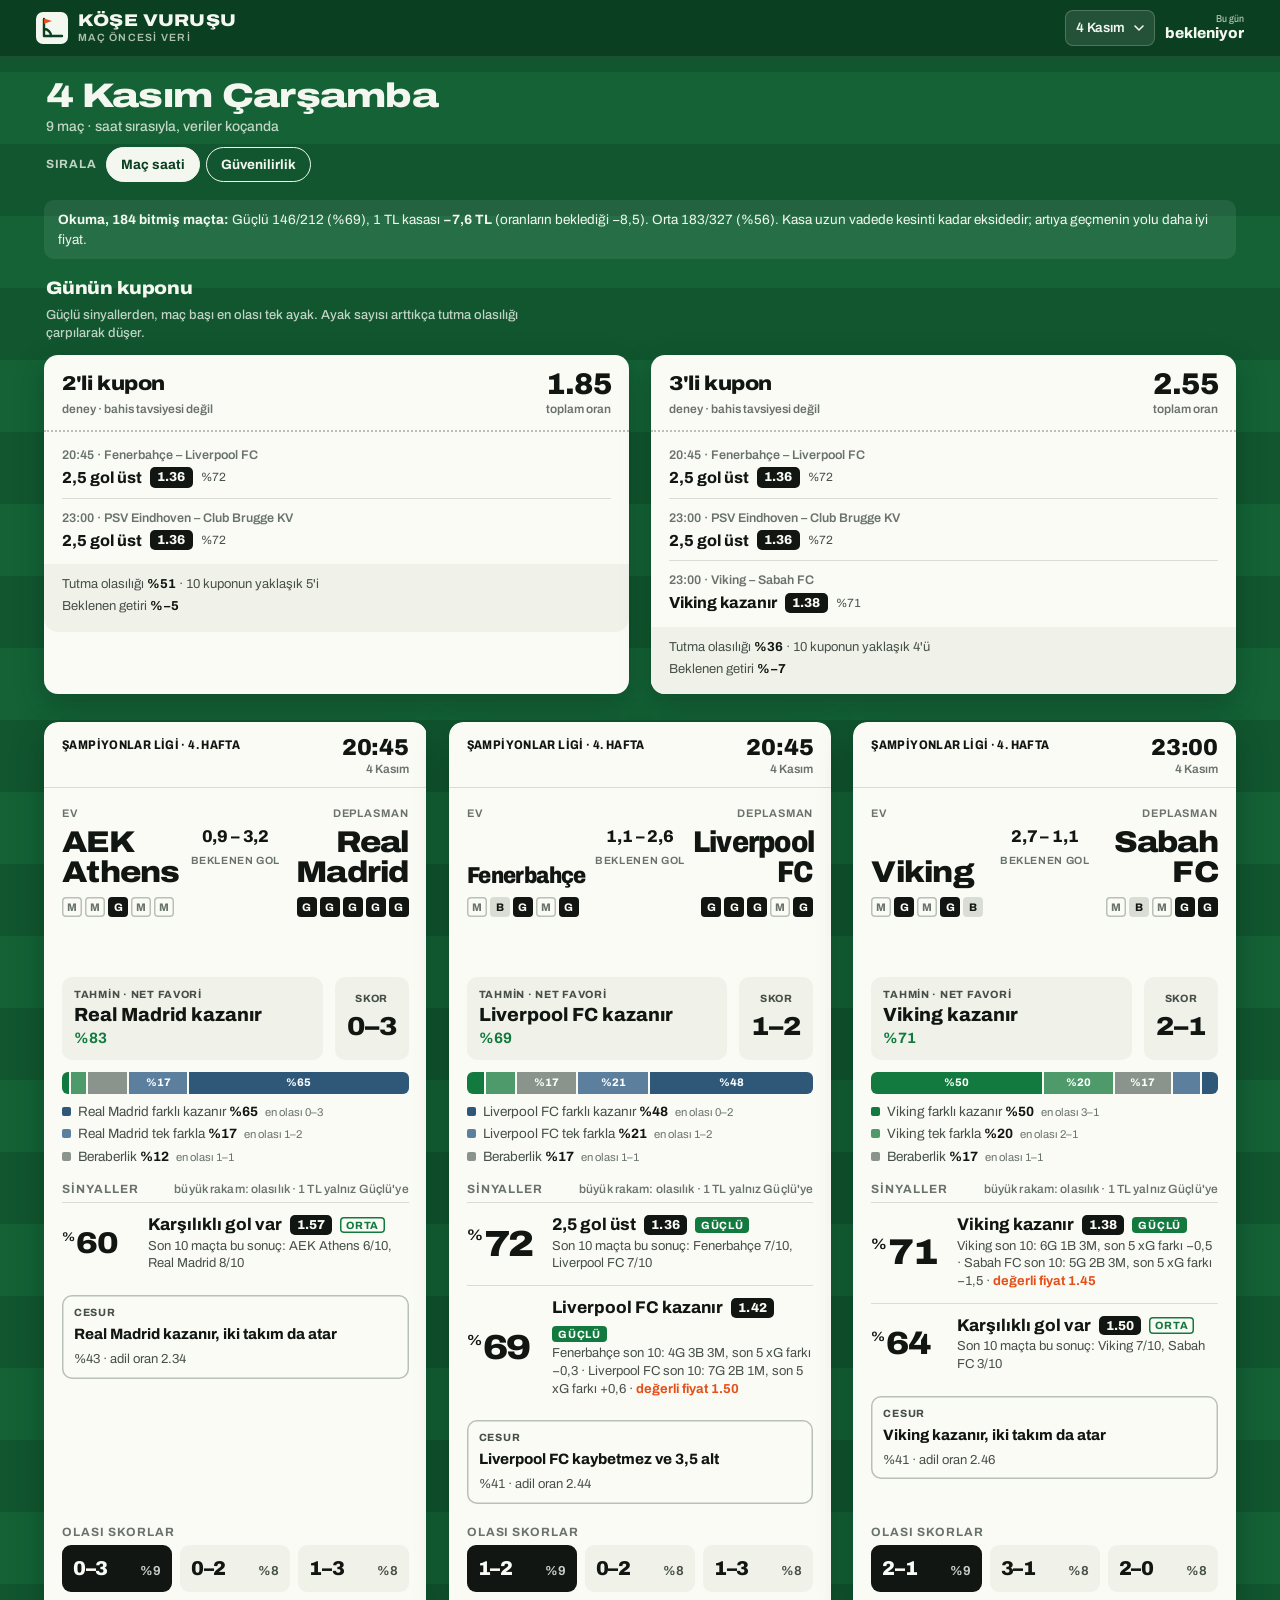
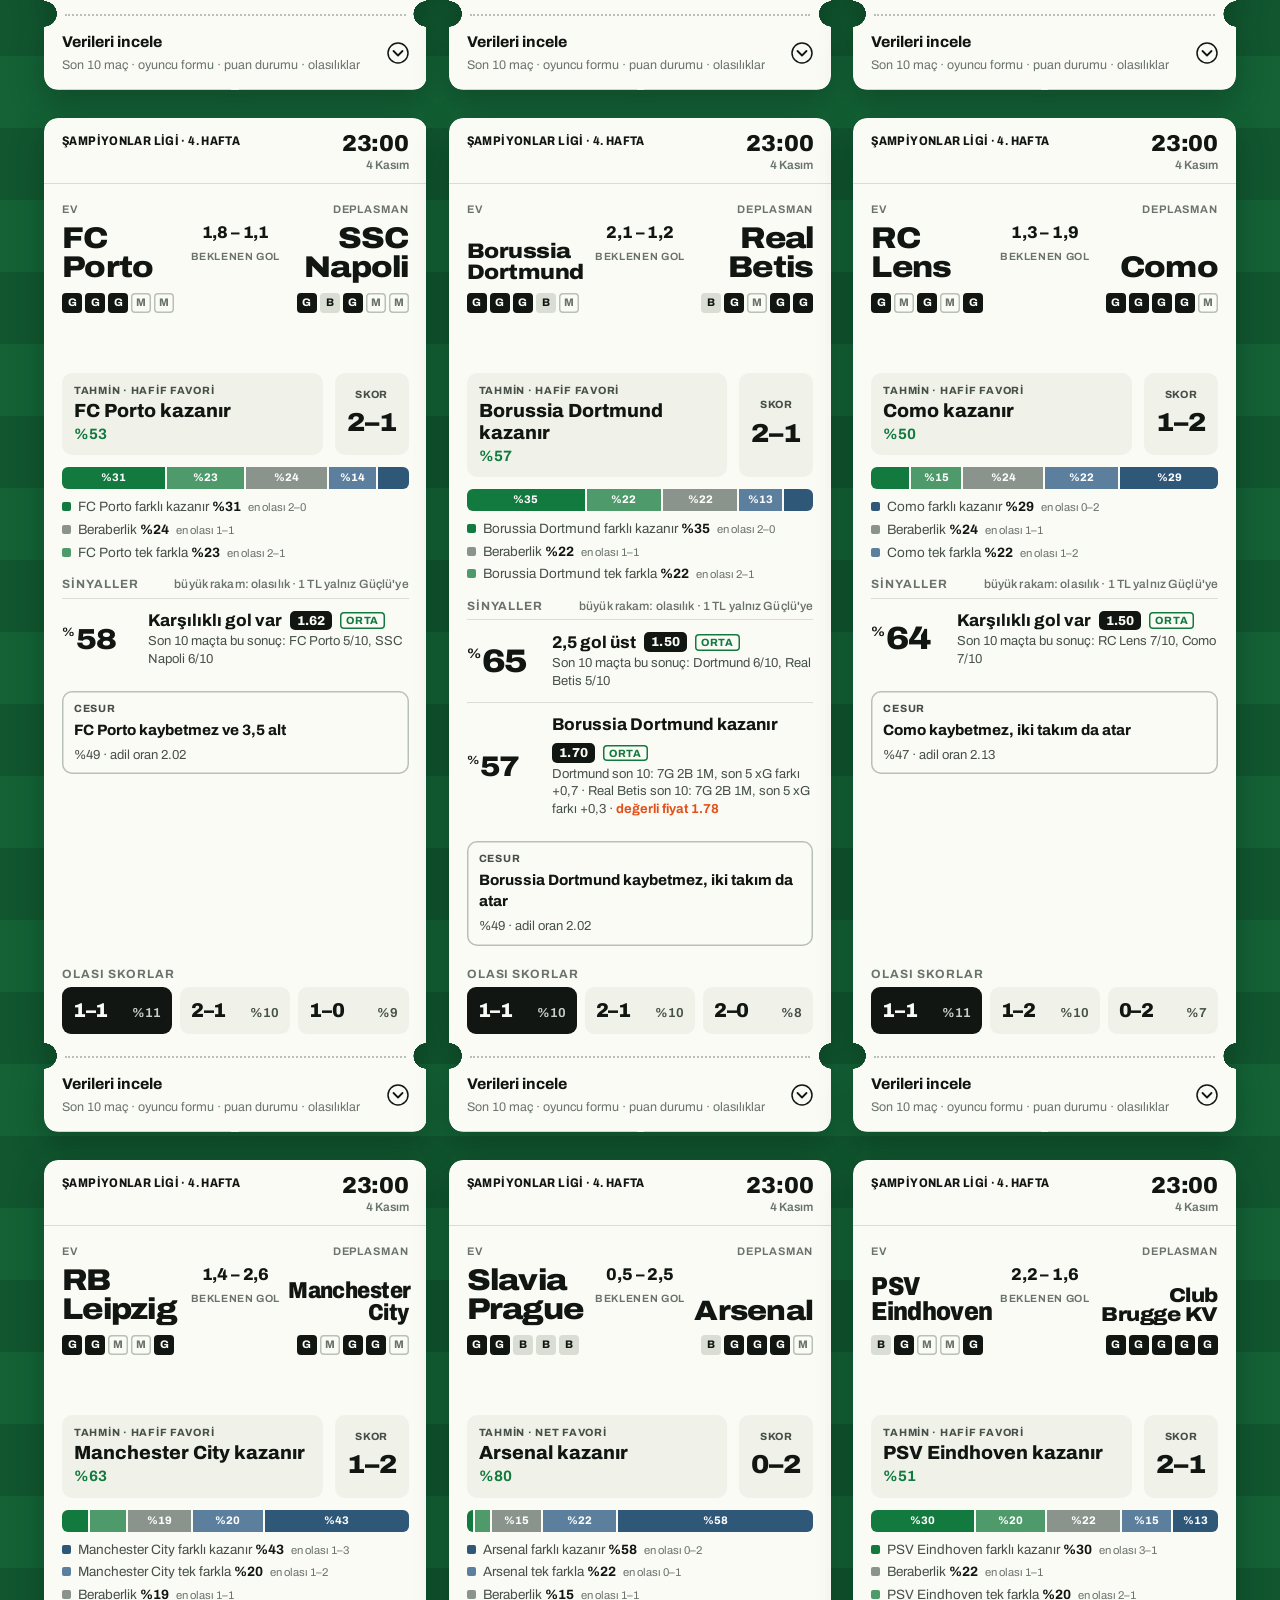
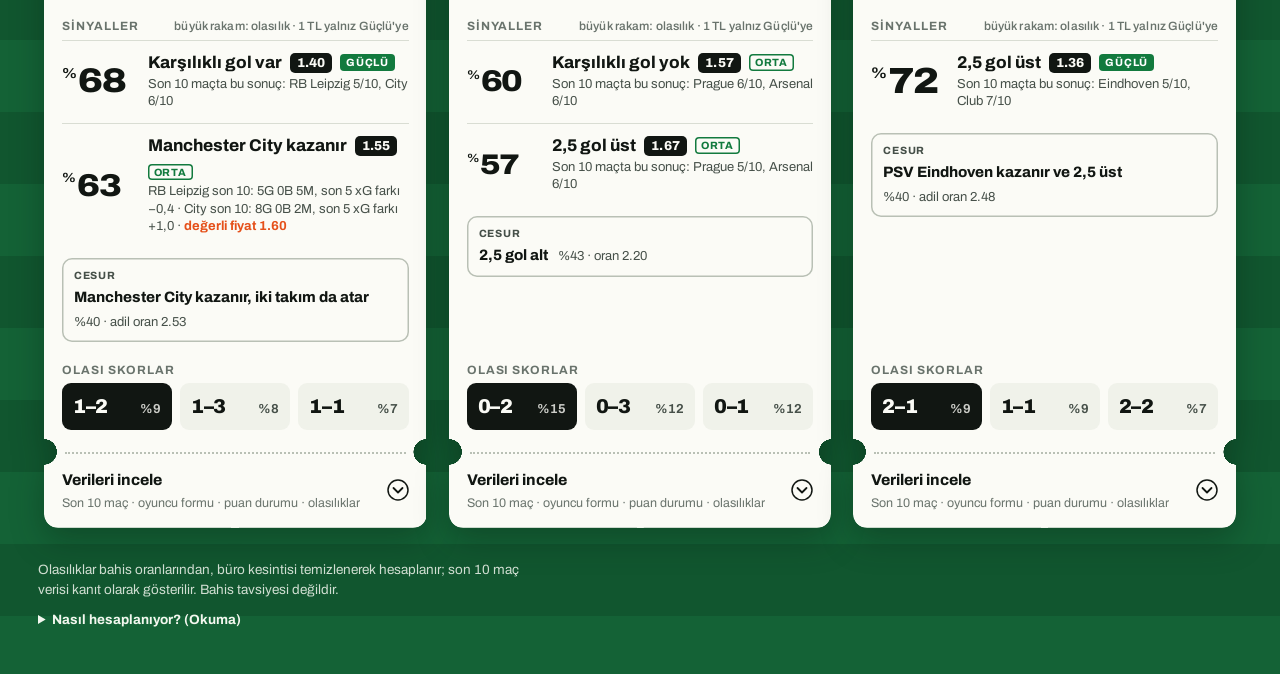
==== commit de018486: "Kupon metninde sayı eki düzeltildi Co-Authored-By: Claude Opus 5.5 <noreply@anthropic.com>" ====
--- a/index.html
+++ b/index.html
@@ -10,7 +10,7 @@
 <link rel="preconnect" href="https://fonts.googleapis.com">
 <link rel="preconnect" href="https://fonts.gstatic.com" crossorigin>
 <link href="https://fonts.googleapis.com/css2?family=Archivo:wdth,wght@62..125,400..900&display=swap" rel="stylesheet">
-<link rel="stylesheet" href="assets/style.css?v=20261104b">
+<link rel="stylesheet" href="assets/style.css?v=20261104c">
 </head>
 <body>
 <header class="ust">
@@ -62,6 +62,6 @@
   </details>
 </footer>
 
-<script src="assets/app.js?v=20261104b"></script>
+<script src="assets/app.js?v=20261104c"></script>
 </body>
 </html>
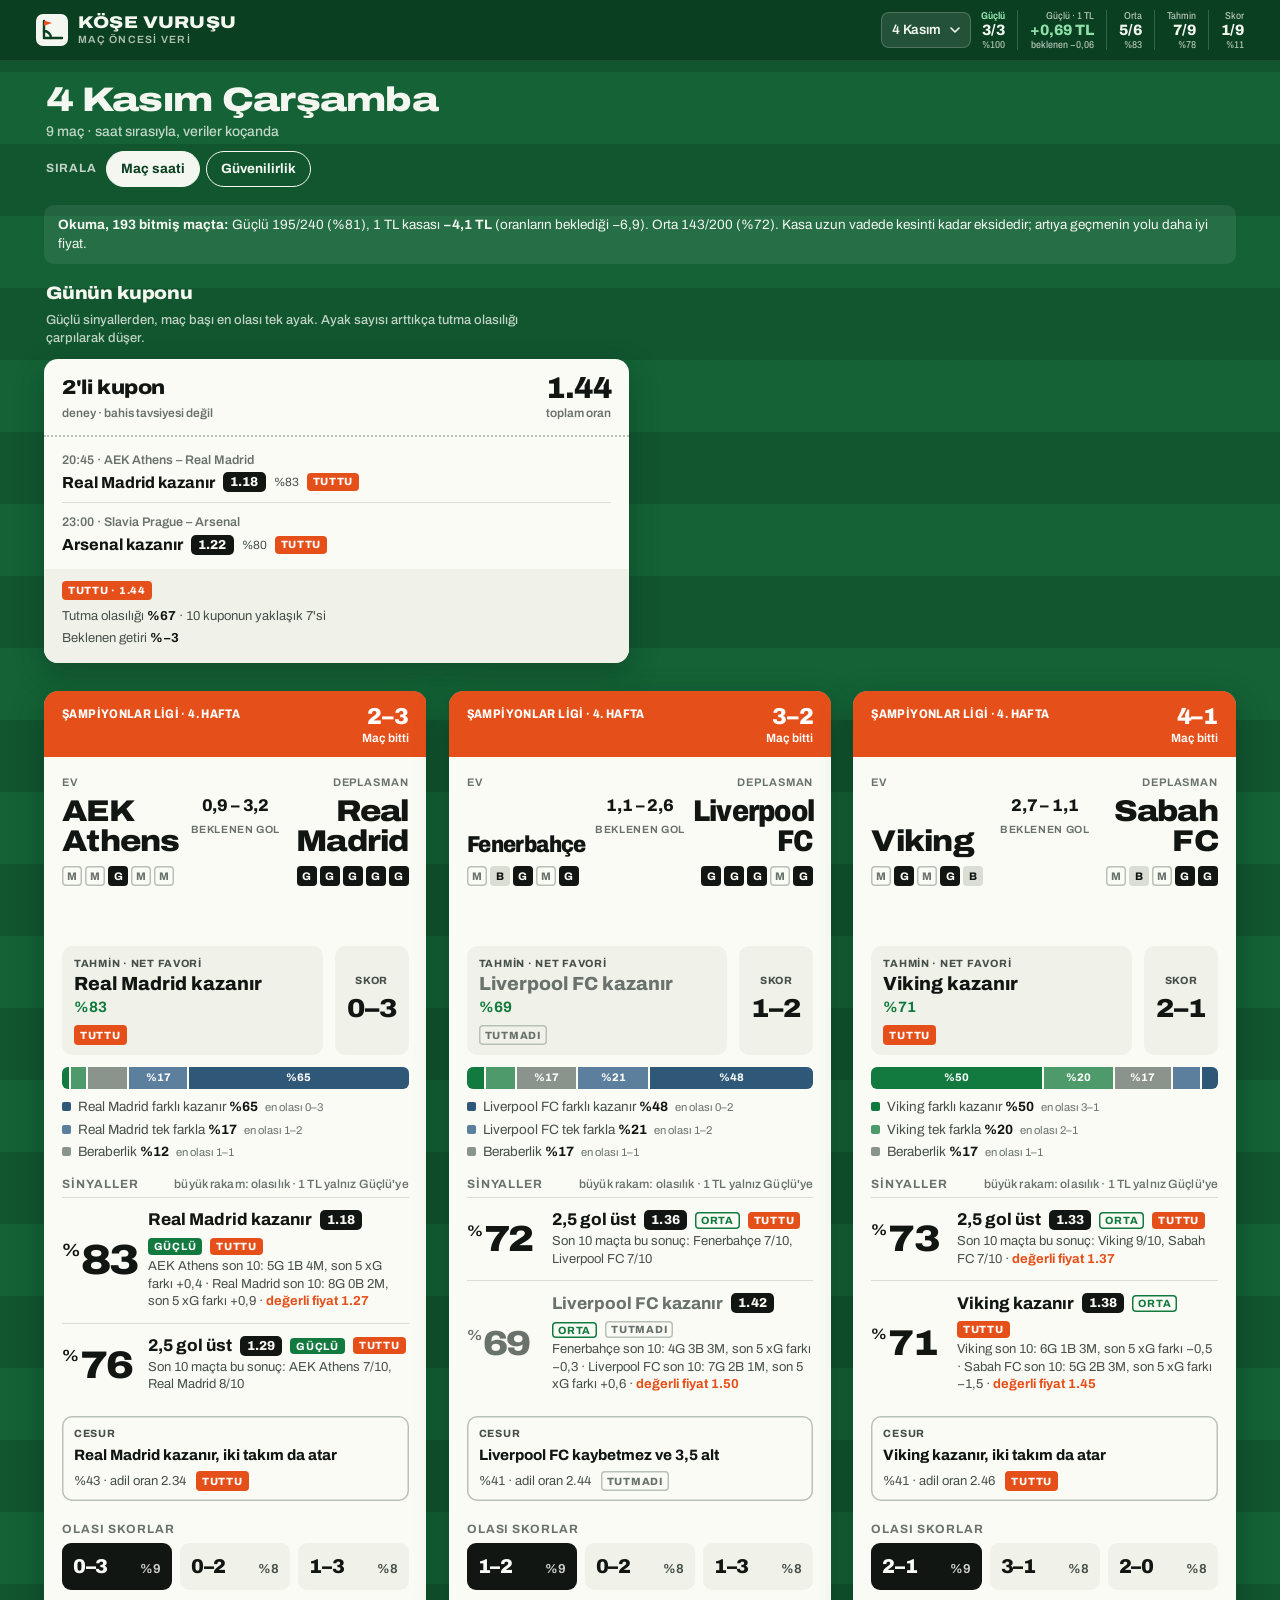
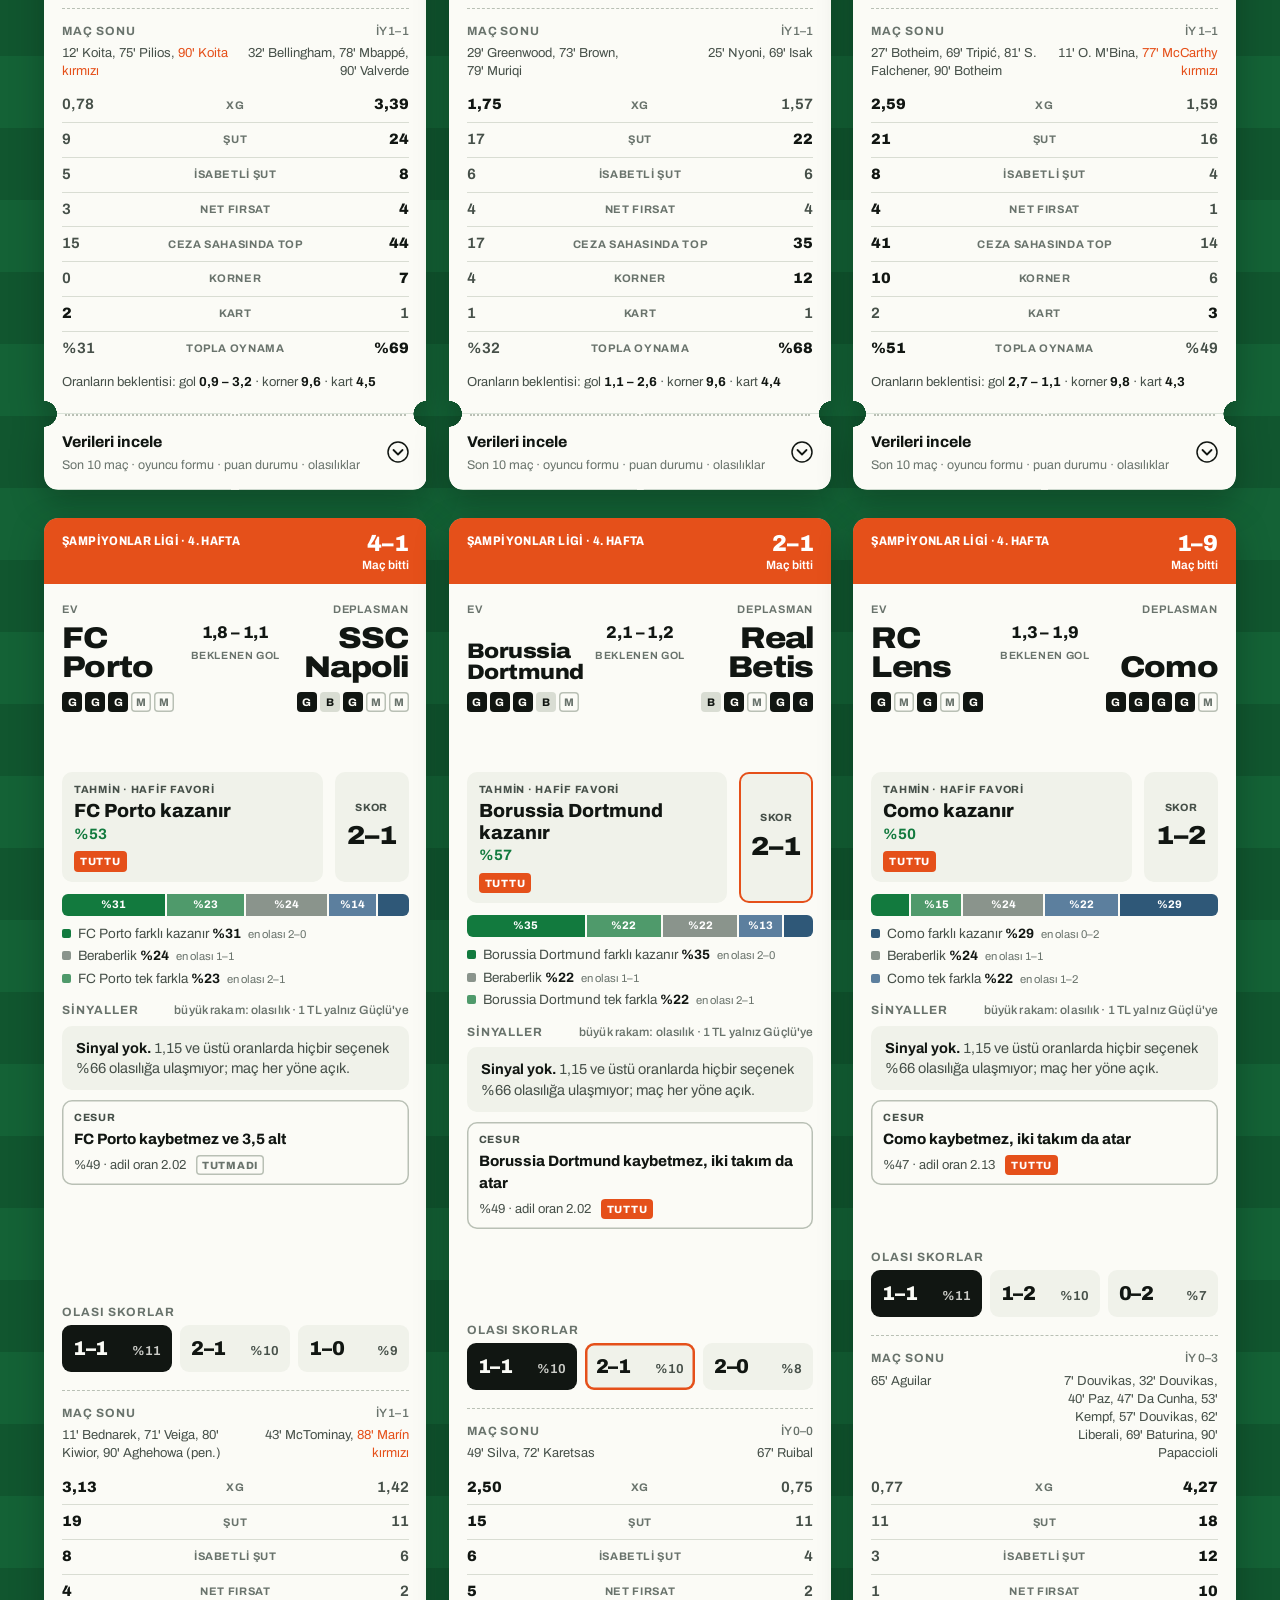
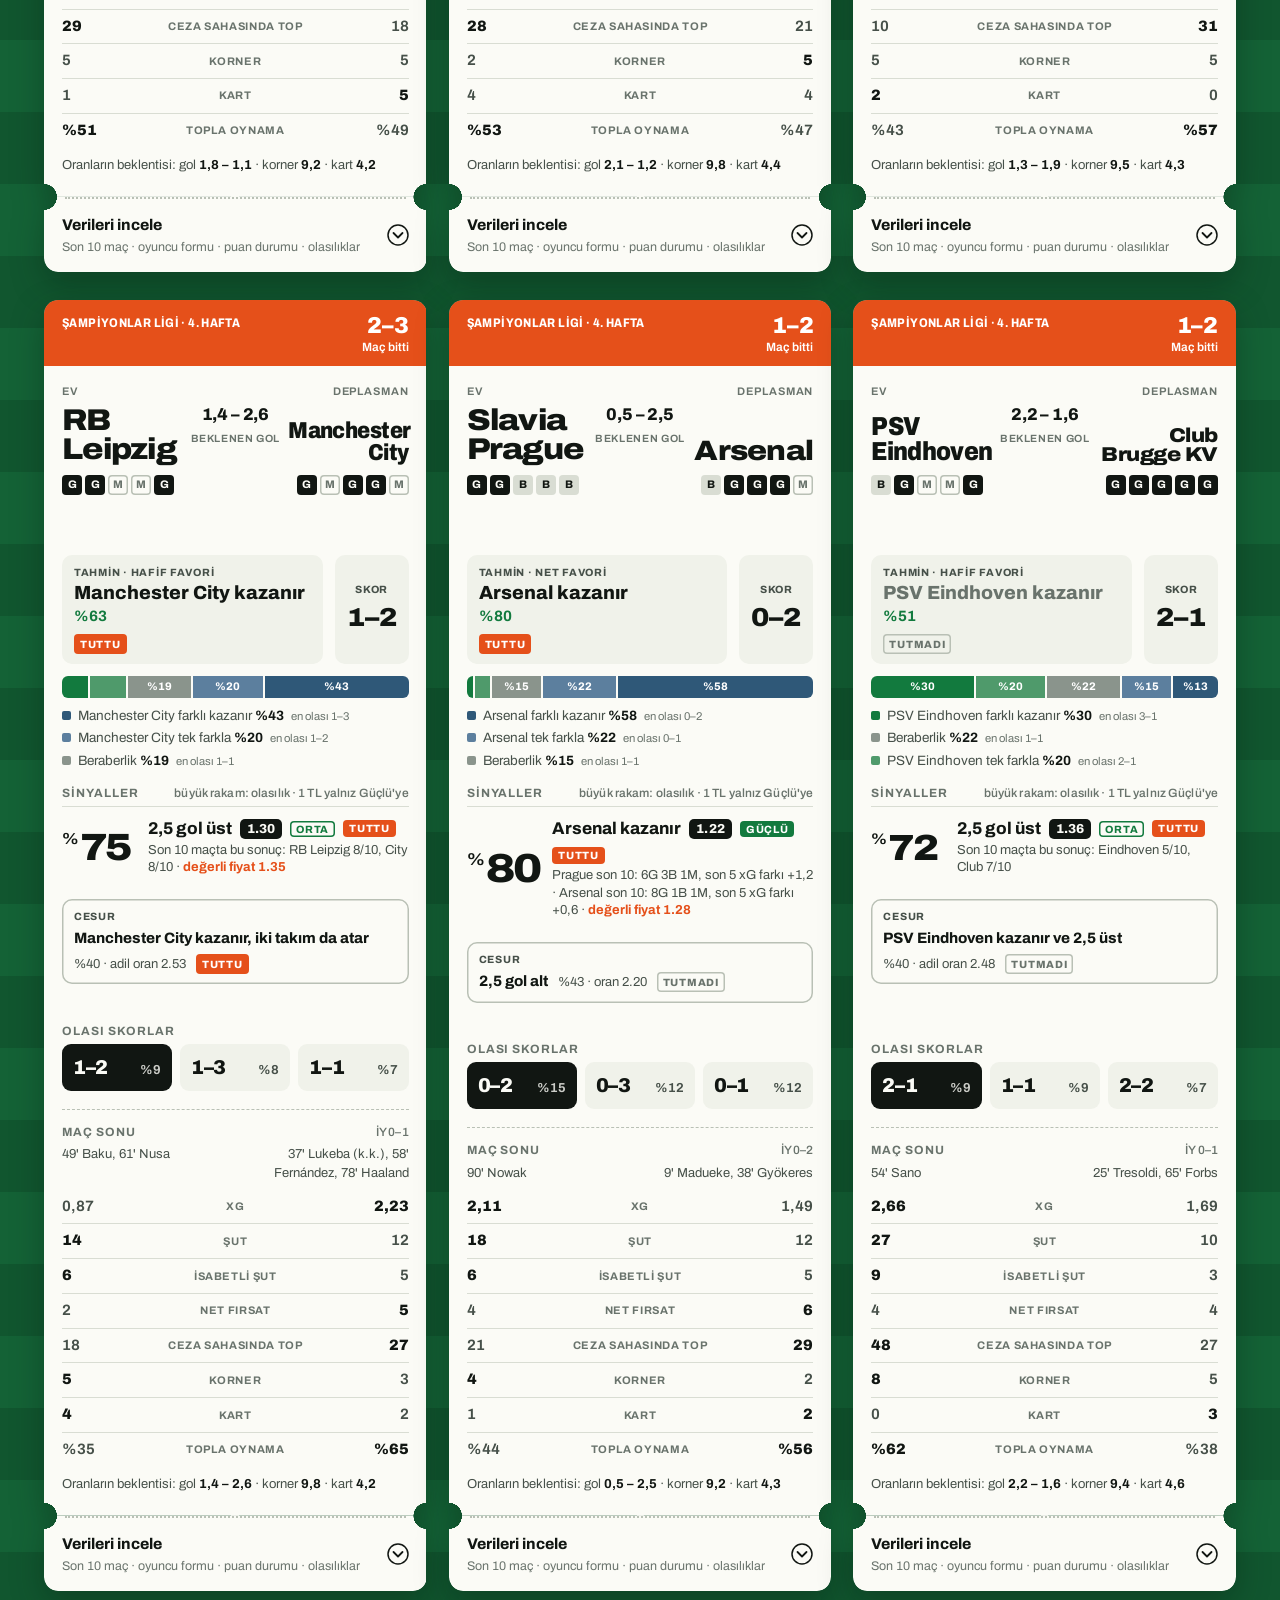
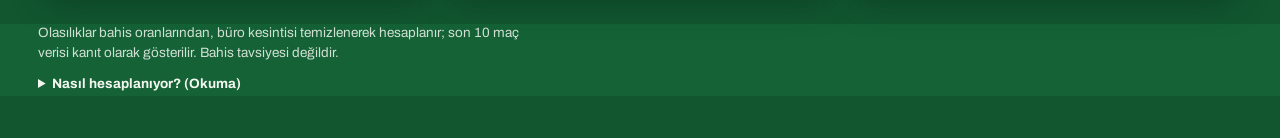
==== commit 43f17536: "Okuma 2: oran tabanı 1,15, Güçlü eşiği %75; 193 maç yeniden okundu Co-Authored-By: Claude <noreply@a" ====
--- a/index.html
+++ b/index.html
@@ -10,7 +10,7 @@
 <link rel="preconnect" href="https://fonts.googleapis.com">
 <link rel="preconnect" href="https://fonts.gstatic.com" crossorigin>
 <link href="https://fonts.googleapis.com/css2?family=Archivo:wdth,wght@62..125,400..900&display=swap" rel="stylesheet">
-<link rel="stylesheet" href="assets/style.css?v=20261104c">
+<link rel="stylesheet" href="assets/style.css?v=20261110a">
 </head>
 <body>
 <header class="ust">
@@ -54,7 +54,7 @@
       <li><b>Olasılık:</b> her pazarın oranlarından büro kesintisi temizlenir. Oranlar binlerce kişinin ortak tahminidir; bitmiş maçlarda %70 dediği şeyler 10'da 7 oldu. Takım verisinden kurulan modeller bunu geçemedi, bu yüzden olasılığa elle bir şey eklenmez.</li>
       <li><b>Tahmin:</b> favori %50'yi geçiyorsa kazanır, geçmiyorsa kaybetmez. Skor: tahminle aynı yöndeki en olası skor.</li>
       <li><b>Senaryolar:</b> skor olasılıkları beş hikâyeye toplanır: farklı galibiyet, tek farkla galibiyet, beraberlik.</li>
-      <li><b>Sinyal:</b> tüm pazarlar (maç sonucu, gol, karşılıklı gol, ilk yarı, ilk gol, korner, kart), oran 1,35 ve üstü. Olasılık %66 ve üstü Güçlü, %56–66 Orta. Her pazar grubundan tek sinyal; 2,5 üst ile karşılıklı gol gibi aynı hikâye bir kez sayılır. Kota yok.</li>
+      <li><b>Sinyal:</b> tüm pazarlar (maç sonucu, gol, karşılıklı gol, ilk yarı, ilk gol, korner, kart), oran 1,15 ve üstü. Olasılık %75 ve üstü Güçlü, %66–75 Orta. Her pazar grubundan tek sinyal; 2,5 üst ile karşılıklı gol gibi aynı hikâye bir kez sayılır. Kota yok.</li>
       <li><b>Değerli fiyat:</b> ikinci kaynak daha yüksek oran veriyor ve olasılık × oran 1'i geçiyorsa işaretlenir. Kasayı artıya taşıyabilecek tek şey budur.</li>
       <li><b>Cesur:</b> oranı 2,00–3,60 arasındaki en olası seçim; aynı maçtan iki sonuç (ör. kazanır ve 2,5 üst) skor matrisinden hesaplanır. Kasaya girmez.</li>
       <li><b>Güçlü · 1 TL:</b> günün her Güçlü sinyaline 1 TL yatırılmış gibi kâr ya da zarar; yanında oranların beklediği sonuç. İkisi arasındaki fark o günün şansıdır.</li>
@@ -62,6 +62,6 @@
   </details>
 </footer>
 
-<script src="assets/app.js?v=20261104c"></script>
+<script src="assets/app.js?v=20261110a"></script>
 </body>
 </html>
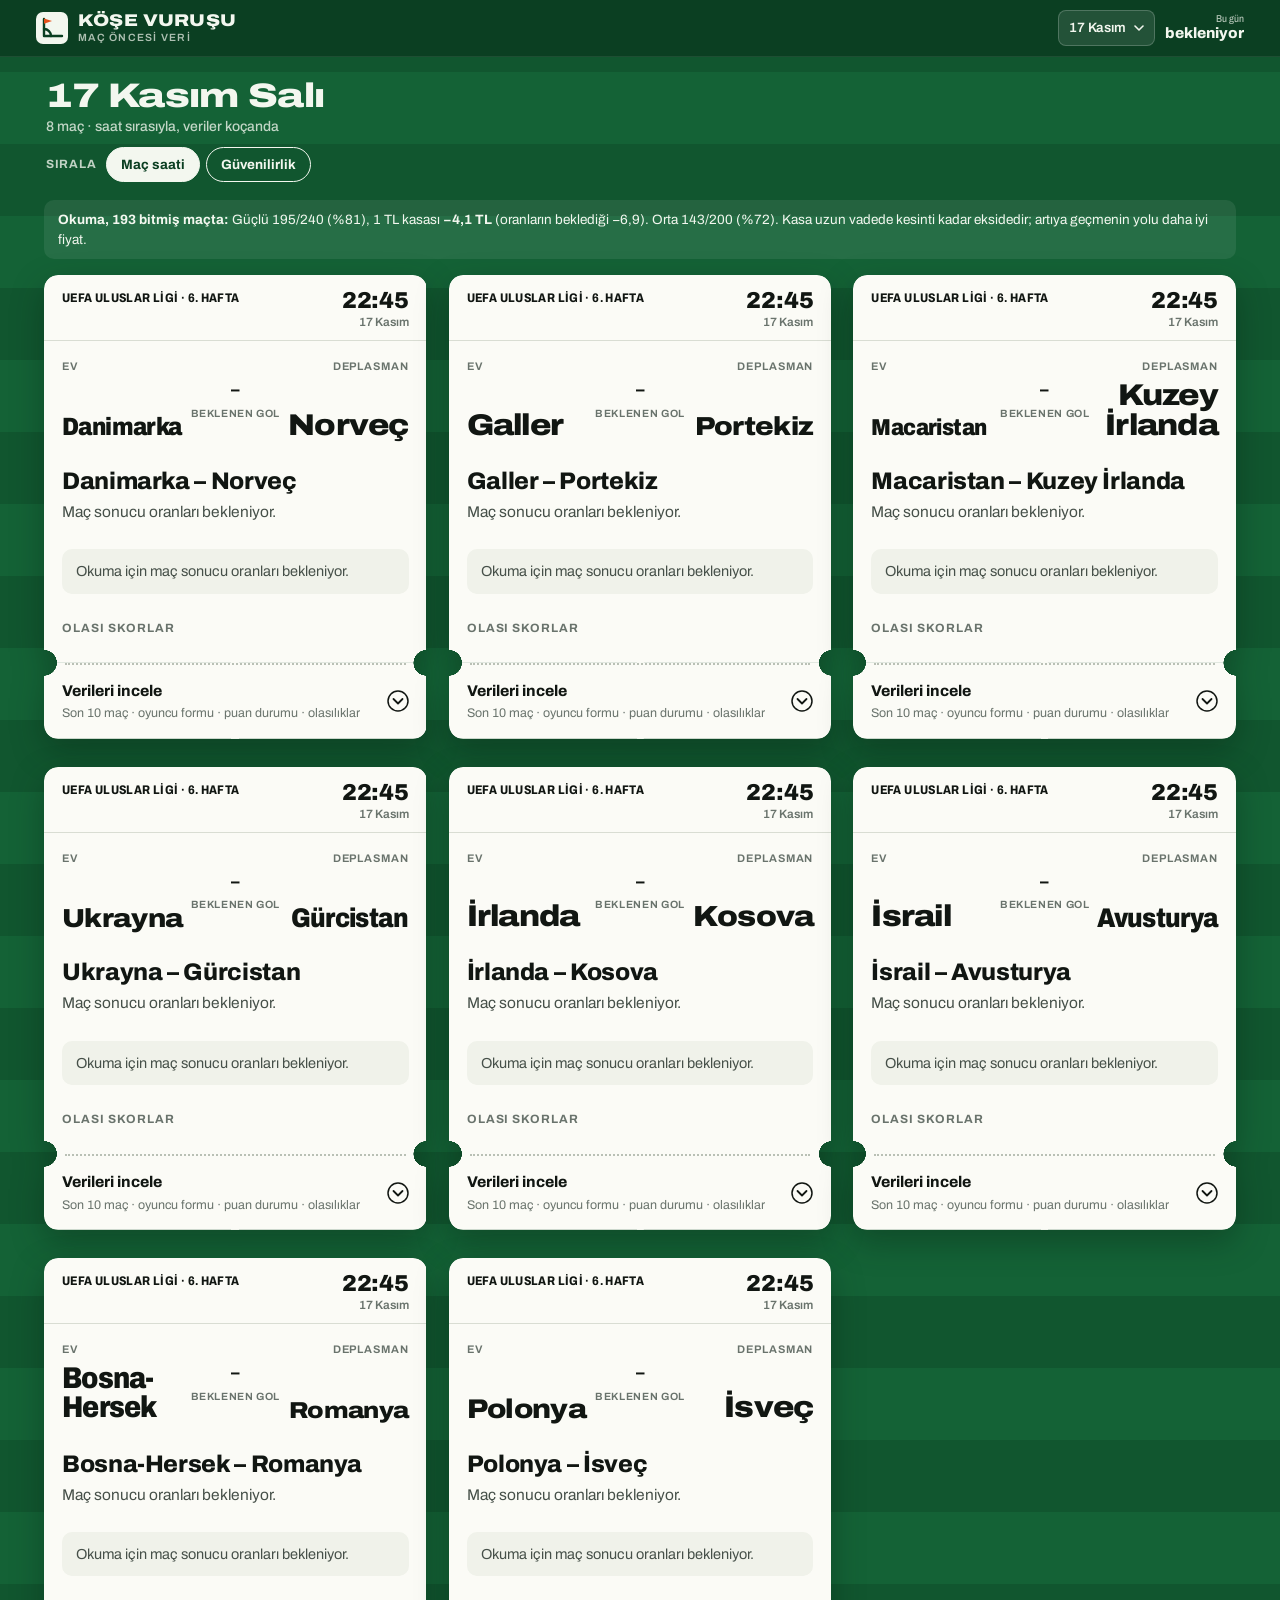
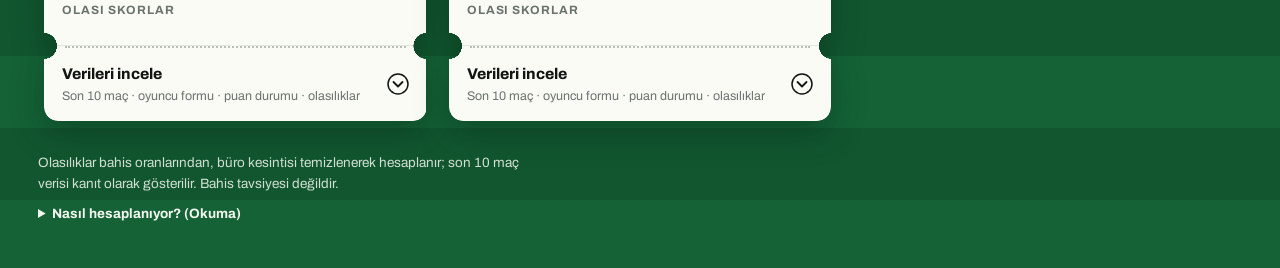
==== commit d9d4aadf: "UEFA Uluslar Ligi: 52 mac ve Okuma 3 tahminleri" ====
--- a/index.html
+++ b/index.html
@@ -54,7 +54,7 @@
       <li><b>Olasılık:</b> her pazarın oranlarından büro kesintisi temizlenir. Oranlar binlerce kişinin ortak tahminidir; bitmiş maçlarda %70 dediği şeyler 10'da 7 oldu. Takım verisinden kurulan modeller bunu geçemedi, bu yüzden olasılığa elle bir şey eklenmez.</li>
       <li><b>Tahmin:</b> favori %50'yi geçiyorsa kazanır, geçmiyorsa kaybetmez. Skor: tahminle aynı yöndeki en olası skor.</li>
       <li><b>Senaryolar:</b> skor olasılıkları beş hikâyeye toplanır: farklı galibiyet, tek farkla galibiyet, beraberlik.</li>
-      <li><b>Sinyal:</b> tüm pazarlar (maç sonucu, gol, karşılıklı gol, ilk yarı, ilk gol, korner, kart), oran 1,15 ve üstü. Olasılık %75 ve üstü Güçlü, %66–75 Orta. Her pazar grubundan tek sinyal; 2,5 üst ile karşılıklı gol gibi aynı hikâye bir kez sayılır. Kota yok.</li>
+      <li><b>Sinyal:</b> tüm pazarlar (maç sonucu, gol, karşılıklı gol, ilk yarı, ilk gol, korner, kart), oran 1,15 ve üstü. Okuma 3 için Güçlü eşiği %80, Orta eşiği %66. Arşivdeki Okuma 2 tahminlerinde Güçlü eşiği %75. Her pazar grubundan tek sinyal; 2,5 üst ile karşılıklı gol gibi aynı hikâye bir kez sayılır. Kota yok.</li>
       <li><b>Değerli fiyat:</b> ikinci kaynak daha yüksek oran veriyor ve olasılık × oran 1'i geçiyorsa işaretlenir. Kasayı artıya taşıyabilecek tek şey budur.</li>
       <li><b>Cesur:</b> oranı 2,00–3,60 arasındaki en olası seçim; aynı maçtan iki sonuç (ör. kazanır ve 2,5 üst) skor matrisinden hesaplanır. Kasaya girmez.</li>
       <li><b>Güçlü · 1 TL:</b> günün her Güçlü sinyaline 1 TL yatırılmış gibi kâr ya da zarar; yanında oranların beklediği sonuç. İkisi arasındaki fark o günün şansıdır.</li>
